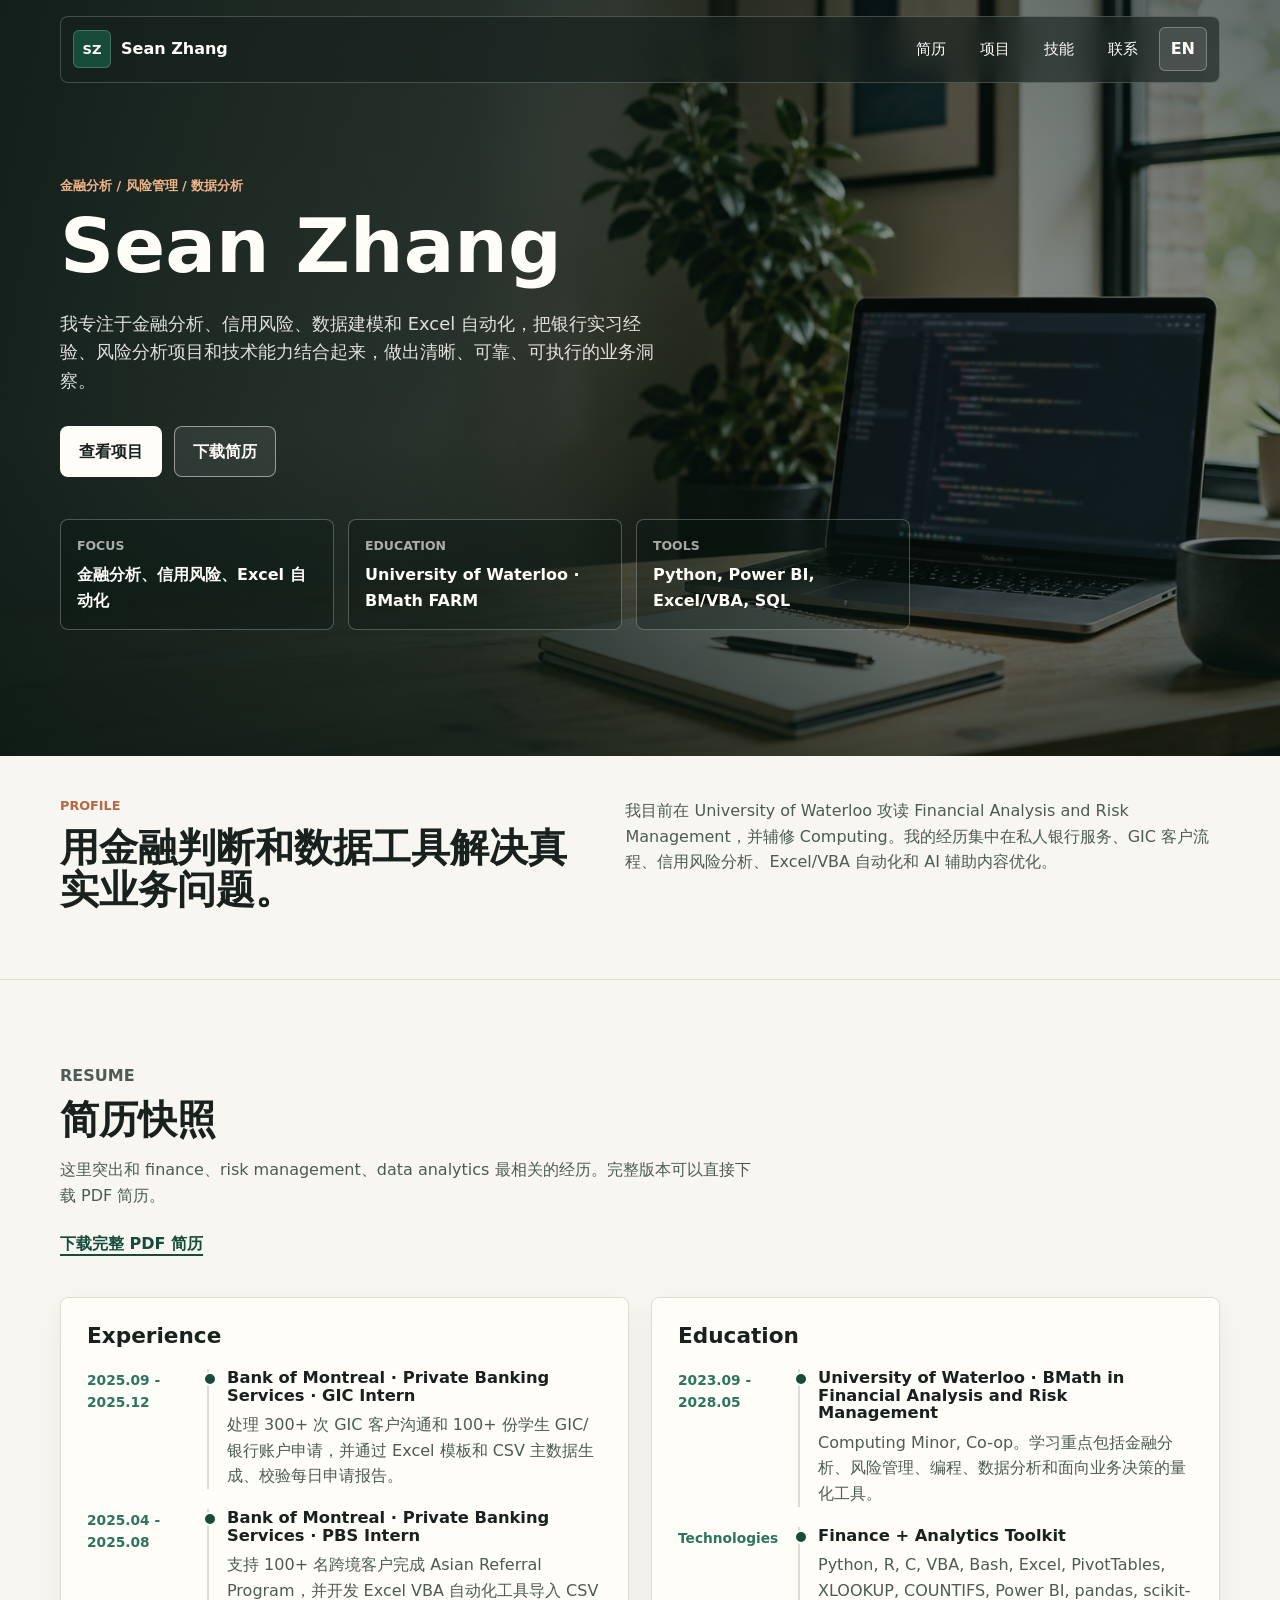
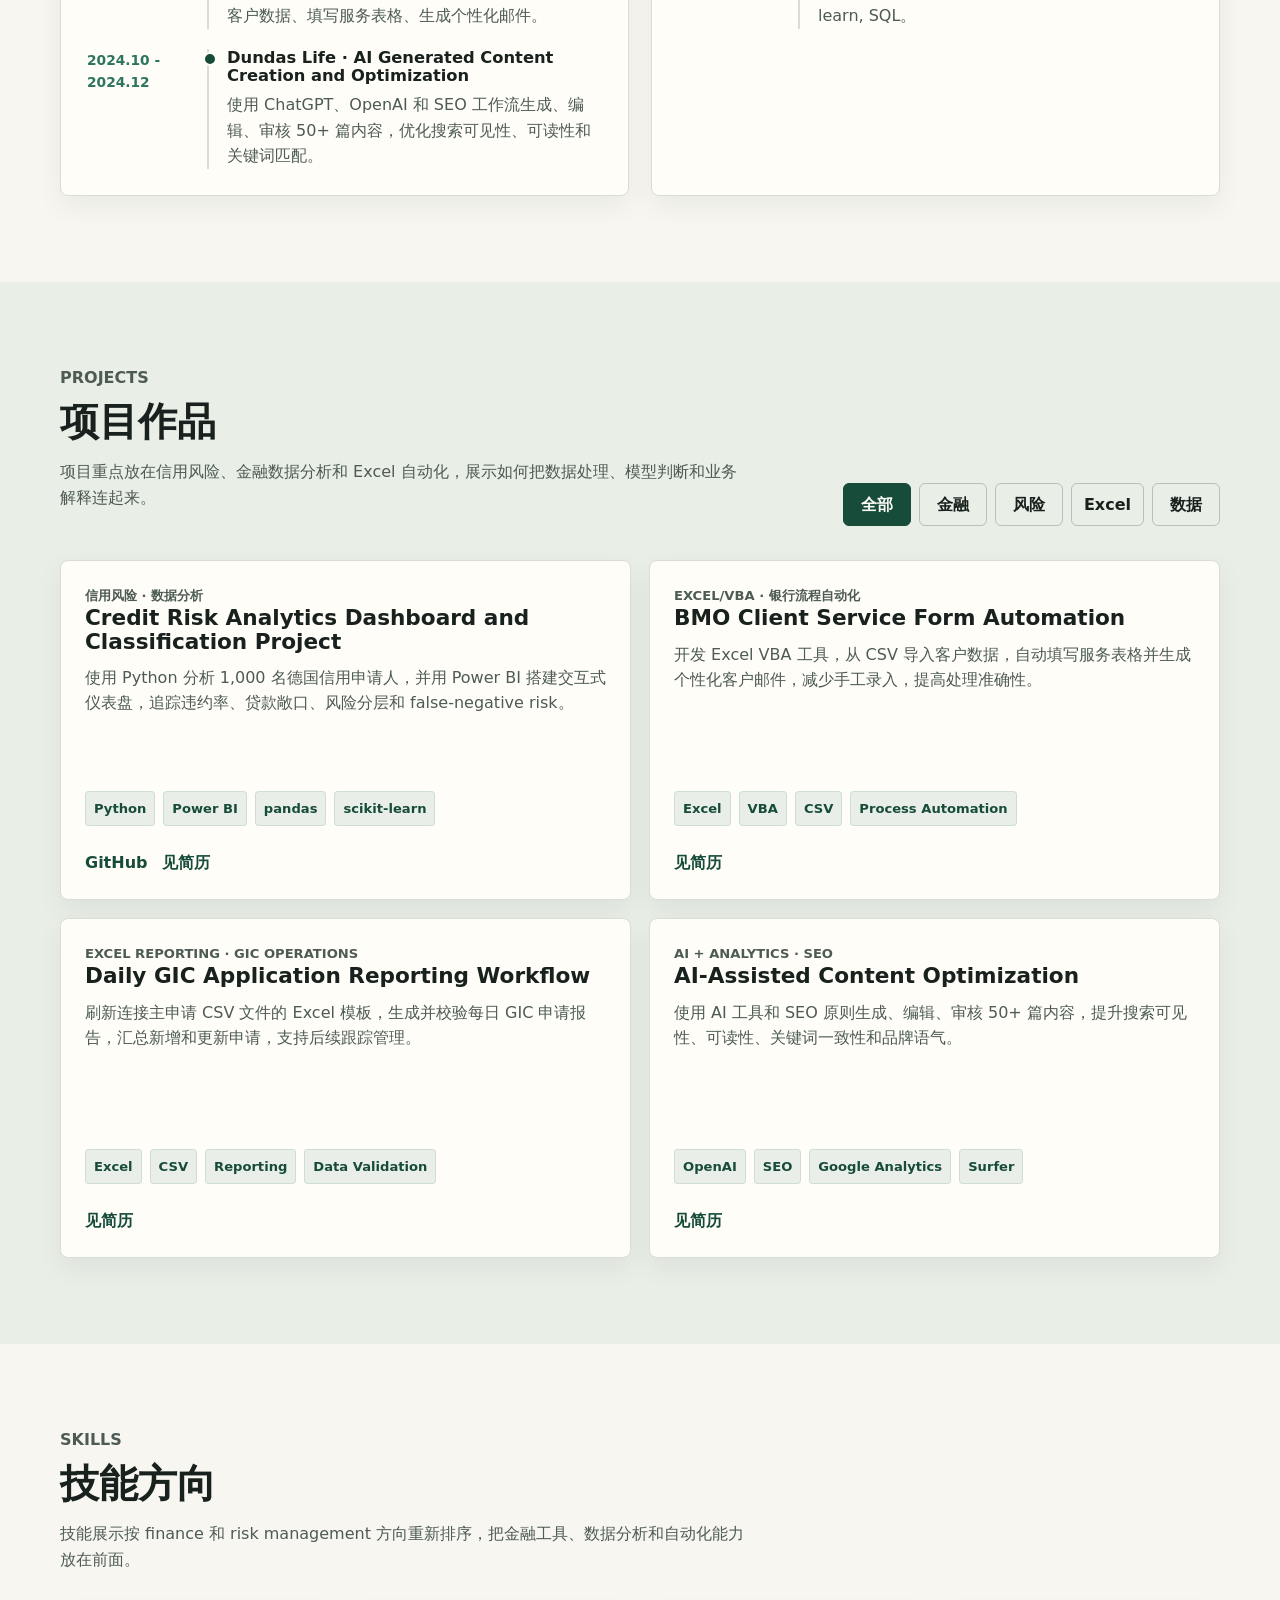
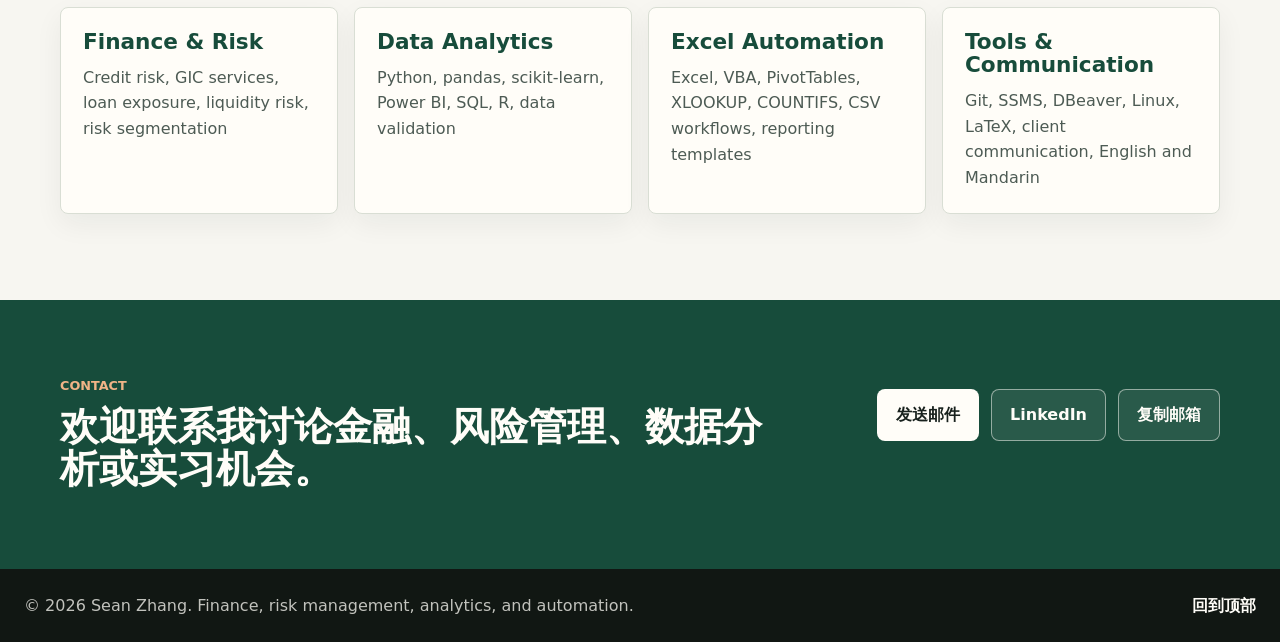
==== index.html @ a0c30c24 "Deploy portfolio website" ====
<!DOCTYPE html>
<html lang="zh-CN">
  <head>
    <meta charset="UTF-8" />
    <meta name="viewport" content="width=device-width, initial-scale=1.0" />
    <meta
      name="description"
      content="Sean Zhang 的个人网站，展示金融分析、风险管理、数据分析、Excel 自动化项目和简历。"
    />
    <title>Sean Zhang | Finance & Risk Management</title>
    <link rel="preload" href="assets/portfolio-workspace.png" as="image" />
    <link rel="stylesheet" href="styles.css" />
  </head>
  <body>
    <a class="skip-link" href="#main" data-i18n="skipLink">跳到主要内容</a>

    <header class="site-header" data-header>
      <a class="brand" href="#top" aria-label="Sean Zhang 首页" data-i18n-aria-label="brandAria">
        <span class="brand-mark">SZ</span>
        <span>Sean Zhang</span>
      </a>

      <div class="header-actions">
        <nav class="site-nav" id="site-nav" aria-label="主导航" data-i18n-aria-label="mainNavAria">
          <a href="#resume" data-i18n="navResume">简历</a>
          <a href="#projects" data-i18n="navProjects">项目</a>
          <a href="#skills" data-i18n="navSkills">技能</a>
          <a href="#contact" data-i18n="navContact">联系</a>
        </nav>

        <button
          class="language-toggle"
          type="button"
          data-lang-toggle
          aria-label="Switch to English"
          data-i18n-aria-label="languageToggleAria"
        >
          <span data-i18n="languageToggle">EN</span>
        </button>

        <button class="menu-toggle" type="button" aria-expanded="false" aria-controls="site-nav">
          <span class="menu-toggle__bar"></span>
          <span class="menu-toggle__bar"></span>
          <span class="menu-toggle__bar"></span>
          <span class="sr-only" data-i18n="menuToggle">打开导航</span>
        </button>
      </div>
    </header>

    <main id="main">
      <section class="hero" id="top" aria-label="个人介绍" data-i18n-aria-label="heroAria">
        <div class="hero__media" aria-hidden="true"></div>
        <div class="hero__overlay" aria-hidden="true"></div>

        <div class="hero__content">
          <p class="eyebrow" data-i18n="heroEyebrow">金融分析 / 风险管理 / 数据分析</p>
          <h1>Sean Zhang</h1>
          <p class="hero__summary" data-i18n="heroSummary">
            我专注于金融分析、信用风险、数据建模和 Excel 自动化，把银行实习经验、风险分析项目和技术能力结合起来，做出清晰、可靠、可执行的业务洞察。
          </p>

          <div class="hero__actions" aria-label="主要操作" data-i18n-aria-label="heroActionsAria">
            <a class="button button--primary" href="#projects" data-i18n="heroProjectsButton">查看项目</a>
            <a class="button button--secondary" href="assets/sean-zhang-resume.pdf" data-i18n="heroResumeButton">下载简历</a>
          </div>

          <dl class="hero__facts" aria-label="个人概览" data-i18n-aria-label="heroFactsAria">
            <div>
              <dt data-i18n="factFocusLabel">Focus</dt>
              <dd data-i18n="factFocusValue">金融分析、信用风险、Excel 自动化</dd>
            </div>
            <div>
              <dt data-i18n="factEducationLabel">Education</dt>
              <dd data-i18n="factEducationValue">University of Waterloo · BMath FARM</dd>
            </div>
            <div>
              <dt data-i18n="factToolsLabel">Tools</dt>
              <dd data-i18n="factToolsValue">Python, Power BI, Excel/VBA, SQL</dd>
            </div>
          </dl>
        </div>
      </section>

      <section class="section section--intro" aria-label="简介" data-i18n-aria-label="introAria">
        <div class="section__inner intro-grid">
          <div>
            <p class="eyebrow" data-i18n="profileEyebrow">Profile</p>
            <h2 data-i18n="profileTitle">用金融判断和数据工具解决真实业务问题。</h2>
          </div>
          <p data-i18n="profileBody">
            我目前在 University of Waterloo 攻读 Financial Analysis and Risk Management，并辅修 Computing。我的经历集中在私人银行服务、GIC 客户流程、信用风险分析、Excel/VBA 自动化和 AI 辅助内容优化。
          </p>
        </div>
      </section>

      <section class="section" id="resume">
        <div class="section__inner">
          <div class="section-heading">
            <p class="eyebrow" data-i18n="resumeEyebrow">Resume</p>
            <h2 data-i18n="resumeTitle">简历快照</h2>
            <p data-i18n="resumeBody">
              这里突出和 finance、risk management、data analytics 最相关的经历。完整版本可以直接下载 PDF 简历。
            </p>
            <a class="inline-link" href="assets/sean-zhang-resume.pdf" data-i18n="resumeDownload">下载完整 PDF 简历</a>
          </div>

          <div class="resume-layout">
            <article class="timeline-block">
              <h3 data-i18n="experienceTitle">Experience</h3>
              <ol class="timeline">
                <li>
                  <div class="timeline__date" data-i18n="bmoGicDate">2025.09 - 2025.12</div>
                  <div class="timeline__body">
                    <h4 data-i18n="bmoGicTitle">Bank of Montreal · Private Banking Services · GIC Intern</h4>
                    <p data-i18n="bmoGicBody">
                      处理 300+ 次 GIC 客户沟通和 100+ 份学生 GIC/银行账户申请，并通过 Excel 模板和 CSV 主数据生成、校验每日申请报告。
                    </p>
                  </div>
                </li>
                <li>
                  <div class="timeline__date" data-i18n="bmoPbsDate">2025.04 - 2025.08</div>
                  <div class="timeline__body">
                    <h4 data-i18n="bmoPbsTitle">Bank of Montreal · Private Banking Services · PBS Intern</h4>
                    <p data-i18n="bmoPbsBody">
                      支持 100+ 名跨境客户完成 Asian Referral Program，并开发 Excel VBA 自动化工具导入 CSV 客户数据、填写服务表格、生成个性化邮件。
                    </p>
                  </div>
                </li>
                <li>
                  <div class="timeline__date" data-i18n="dundasDate">2024.10 - 2024.12</div>
                  <div class="timeline__body">
                    <h4 data-i18n="dundasTitle">Dundas Life · AI Generated Content Creation and Optimization</h4>
                    <p data-i18n="dundasBody">
                      使用 ChatGPT、OpenAI 和 SEO 工作流生成、编辑、审核 50+ 篇内容，优化搜索可见性、可读性和关键词匹配。
                    </p>
                  </div>
                </li>
              </ol>
            </article>

            <article class="timeline-block">
              <h3 data-i18n="educationTitle">Education</h3>
              <ol class="timeline">
                <li>
                  <div class="timeline__date" data-i18n="waterlooDate">2023.09 - 2028.05</div>
                  <div class="timeline__body">
                    <h4 data-i18n="waterlooTitle">University of Waterloo · BMath in Financial Analysis and Risk Management</h4>
                    <p data-i18n="waterlooBody">
                      Computing Minor, Co-op。学习重点包括金融分析、风险管理、编程、数据分析和面向业务决策的量化工具。
                    </p>
                  </div>
                </li>
                <li>
                  <div class="timeline__date" data-i18n="techDate">Technologies</div>
                  <div class="timeline__body">
                    <h4 data-i18n="techTitle">Finance + Analytics Toolkit</h4>
                    <p data-i18n="techBody">
                      Python, R, C, VBA, Bash, Excel, PivotTables, XLOOKUP, COUNTIFS, Power BI, pandas, scikit-learn, SQL。
                    </p>
                  </div>
                </li>
              </ol>
            </article>
          </div>
        </div>
      </section>

      <section class="section section--muted" id="projects">
        <div class="section__inner">
          <div class="section-heading section-heading--split">
            <div>
              <p class="eyebrow" data-i18n="projectsEyebrow">Projects</p>
              <h2 data-i18n="projectsTitle">项目作品</h2>
              <p data-i18n="projectsBody">
                项目重点放在信用风险、金融数据分析和 Excel 自动化，展示如何把数据处理、模型判断和业务解释连起来。
              </p>
            </div>

            <div class="project-filters" aria-label="项目筛选" data-i18n-aria-label="projectFiltersAria">
              <button class="filter-button is-active" type="button" data-filter="all" aria-pressed="true" data-i18n="filterAll">
                全部
              </button>
              <button class="filter-button" type="button" data-filter="finance" aria-pressed="false" data-i18n="filterFinance">
                金融
              </button>
              <button class="filter-button" type="button" data-filter="risk" aria-pressed="false" data-i18n="filterRisk">
                风险
              </button>
              <button class="filter-button" type="button" data-filter="excel" aria-pressed="false" data-i18n="filterExcel">
                Excel
              </button>
              <button class="filter-button" type="button" data-filter="data" aria-pressed="false" data-i18n="filterData">
                数据
              </button>
            </div>
          </div>

          <div class="project-grid">
            <article class="project-card" data-category="finance risk data">
              <div class="project-card__top">
                <p class="project-card__type" data-i18n="creditProjectType">信用风险 · 数据分析</p>
                <h3 data-i18n="creditProjectTitle">Credit Risk Analytics Dashboard and Classification Project</h3>
              </div>
              <p data-i18n="creditProjectBody">
                使用 Python 分析 1,000 名德国信用申请人，并用 Power BI 搭建交互式仪表盘，追踪违约率、贷款敞口、风险分层和 false-negative risk。
              </p>
              <ul class="tag-list" aria-label="技术栈" data-i18n-aria-label="techStackAria">
                <li>Python</li>
                <li>Power BI</li>
                <li>pandas</li>
                <li>scikit-learn</li>
              </ul>
              <div class="project-card__links">
                <a
                  href="https://github.com/ggttppyq/credit-risk-analytics-dashboard"
                  target="_blank"
                  rel="noopener noreferrer"
                  data-i18n="projectGithubLink"
                >
                  GitHub
                </a>
                <a href="assets/sean-zhang-resume.pdf" data-i18n="projectResumeLink">见简历</a>
              </div>
            </article>

            <article class="project-card" data-category="finance excel data">
              <div class="project-card__top">
                <p class="project-card__type" data-i18n="excelProjectType">Excel/VBA · 银行流程自动化</p>
                <h3 data-i18n="excelProjectTitle">BMO Client Service Form Automation</h3>
              </div>
              <p data-i18n="excelProjectBody">
                开发 Excel VBA 工具，从 CSV 导入客户数据，自动填写服务表格并生成个性化客户邮件，减少手工录入，提高处理准确性。
              </p>
              <ul class="tag-list" aria-label="技术栈" data-i18n-aria-label="techStackAria">
                <li>Excel</li>
                <li>VBA</li>
                <li>CSV</li>
                <li>Process Automation</li>
              </ul>
              <div class="project-card__links">
                <a href="assets/sean-zhang-resume.pdf" data-i18n="projectResumeLink">见简历</a>
              </div>
            </article>

            <article class="project-card" data-category="finance excel data">
              <div class="project-card__top">
                <p class="project-card__type" data-i18n="gicProjectType">Excel Reporting · GIC Operations</p>
                <h3 data-i18n="gicProjectTitle">Daily GIC Application Reporting Workflow</h3>
              </div>
              <p data-i18n="gicProjectBody">
                刷新连接主申请 CSV 文件的 Excel 模板，生成并校验每日 GIC 申请报告，汇总新增和更新申请，支持后续跟踪管理。
              </p>
              <ul class="tag-list" aria-label="技术栈" data-i18n-aria-label="techStackAria">
                <li>Excel</li>
                <li>CSV</li>
                <li>Reporting</li>
                <li>Data Validation</li>
              </ul>
              <div class="project-card__links">
                <a href="assets/sean-zhang-resume.pdf" data-i18n="projectResumeLink">见简历</a>
              </div>
            </article>

            <article class="project-card" data-category="data">
              <div class="project-card__top">
                <p class="project-card__type" data-i18n="seoProjectType">AI + Analytics · SEO</p>
                <h3 data-i18n="seoProjectTitle">AI-Assisted Content Optimization</h3>
              </div>
              <p data-i18n="seoProjectBody">
                使用 AI 工具和 SEO 原则生成、编辑、审核 50+ 篇内容，提升搜索可见性、可读性、关键词一致性和品牌语气。
              </p>
              <ul class="tag-list" aria-label="技术栈" data-i18n-aria-label="techStackAria">
                <li>OpenAI</li>
                <li>SEO</li>
                <li>Google Analytics</li>
                <li>Surfer</li>
              </ul>
              <div class="project-card__links">
                <a href="assets/sean-zhang-resume.pdf" data-i18n="projectResumeLink">见简历</a>
              </div>
            </article>
          </div>
        </div>
      </section>

      <section class="section" id="skills">
        <div class="section__inner">
          <div class="section-heading">
            <p class="eyebrow" data-i18n="skillsEyebrow">Skills</p>
            <h2 data-i18n="skillsTitle">技能方向</h2>
            <p data-i18n="skillsBody">
              技能展示按 finance 和 risk management 方向重新排序，把金融工具、数据分析和自动化能力放在前面。
            </p>
          </div>

          <div class="skills-grid">
            <article class="skill-block">
              <h3 data-i18n="skillFinanceTitle">Finance & Risk</h3>
              <p data-i18n="skillFinanceBody">Credit risk, GIC services, loan exposure, liquidity risk, risk segmentation</p>
            </article>
            <article class="skill-block">
              <h3 data-i18n="skillAnalyticsTitle">Data Analytics</h3>
              <p data-i18n="skillAnalyticsBody">Python, pandas, scikit-learn, Power BI, SQL, R, data validation</p>
            </article>
            <article class="skill-block">
              <h3 data-i18n="skillExcelTitle">Excel Automation</h3>
              <p data-i18n="skillExcelBody">Excel, VBA, PivotTables, XLOOKUP, COUNTIFS, CSV workflows, reporting templates</p>
            </article>
            <article class="skill-block">
              <h3 data-i18n="skillToolsTitle">Tools & Communication</h3>
              <p data-i18n="skillToolsBody">Git, SSMS, DBeaver, Linux, LaTeX, client communication, English and Mandarin</p>
            </article>
          </div>
        </div>
      </section>

      <section class="contact-section" id="contact">
        <div class="section__inner contact-layout">
          <div>
            <p class="eyebrow" data-i18n="contactEyebrow">Contact</p>
            <h2 data-i18n="contactTitle">欢迎联系我讨论金融、风险管理、数据分析或实习机会。</h2>
          </div>
          <div class="contact-actions">
            <a class="button button--primary" href="mailto:s244zhan@uwaterloo.ca" data-i18n="contactEmailButton">发送邮件</a>
            <a class="button button--secondary" href="https://linkedin.com/in/seanzhang1022" data-i18n="contactLinkedinButton">LinkedIn</a>
            <button class="button button--secondary" type="button" data-copy-email data-email="s244zhan@uwaterloo.ca" data-i18n="contactCopyButton">
              复制邮箱
            </button>
            <p class="copy-status" data-copy-status aria-live="polite"></p>
          </div>
        </div>
      </section>
    </main>

    <footer class="site-footer">
      <p data-i18n="footerText">© 2026 Sean Zhang. Finance, risk management, analytics, and automation.</p>
      <a href="#top" data-i18n="footerTop">回到顶部</a>
    </footer>

    <script src="script.js" defer></script>
  </body>
</html>
---- styles.css ----
:root {
  --ink: #18211d;
  --ink-soft: #4d5b54;
  --paper: #f7f6f1;
  --paper-strong: #fffdf8;
  --green: #174c3b;
  --green-2: #2e7560;
  --blue: #385c8f;
  --copper: #b46845;
  --line: #d9ded4;
  --shadow: 0 18px 45px rgba(24, 33, 29, 0.14);
  --max-width: 1160px;
}

* {
  box-sizing: border-box;
}

html {
  scroll-behavior: smooth;
}

body {
  margin: 0;
  background: var(--paper);
  color: var(--ink);
  font-family: Inter, ui-sans-serif, system-ui, -apple-system, BlinkMacSystemFont, "Segoe UI", sans-serif;
  line-height: 1.6;
  letter-spacing: 0;
}

body.nav-open {
  overflow: hidden;
}

img {
  max-width: 100%;
}

a {
  color: inherit;
  text-decoration: none;
}

button,
a {
  -webkit-tap-highlight-color: transparent;
}

button {
  font: inherit;
}

.sr-only {
  position: absolute;
  width: 1px;
  height: 1px;
  padding: 0;
  margin: -1px;
  overflow: hidden;
  clip: rect(0, 0, 0, 0);
  white-space: nowrap;
  border: 0;
}

.skip-link {
  position: fixed;
  top: 12px;
  left: 12px;
  z-index: 100;
  padding: 10px 14px;
  background: var(--paper-strong);
  color: var(--ink);
  border: 1px solid var(--ink);
  border-radius: 6px;
  transform: translateY(-160%);
  transition: transform 180ms ease;
}

.skip-link:focus {
  transform: translateY(0);
}

.site-header {
  position: fixed;
  top: 0;
  left: 0;
  right: 0;
  z-index: 20;
  display: flex;
  align-items: center;
  justify-content: space-between;
  gap: 20px;
  width: min(calc(100% - 32px), var(--max-width));
  margin: 16px auto 0;
  padding: 10px 12px;
  color: var(--paper-strong);
  background: rgba(24, 33, 29, 0.62);
  border: 1px solid rgba(255, 253, 248, 0.2);
  border-radius: 8px;
  backdrop-filter: blur(14px);
  transition: background 180ms ease, border-color 180ms ease, box-shadow 180ms ease;
}

.site-header.is-scrolled {
  background: rgba(255, 253, 248, 0.94);
  border-color: rgba(24, 33, 29, 0.12);
  color: var(--ink);
  box-shadow: 0 12px 34px rgba(24, 33, 29, 0.12);
}

.brand {
  display: inline-flex;
  align-items: center;
  gap: 10px;
  min-height: 42px;
  font-weight: 750;
}

.brand-mark {
  display: grid;
  place-items: center;
  width: 38px;
  height: 38px;
  background: var(--green);
  color: var(--paper-strong);
  border: 1px solid rgba(255, 255, 255, 0.2);
  border-radius: 6px;
  font-size: 0.82rem;
}

.header-actions {
  display: flex;
  align-items: center;
  gap: 8px;
}

.site-nav {
  display: flex;
  align-items: center;
  gap: 8px;
}

.site-nav a {
  min-height: 40px;
  padding: 10px 13px;
  border-radius: 6px;
  font-size: 0.96rem;
}

.site-nav a:hover,
.site-nav a:focus-visible {
  background: rgba(255, 255, 255, 0.16);
  outline: none;
}

.site-header.is-scrolled .site-nav a:hover,
.site-header.is-scrolled .site-nav a:focus-visible {
  background: rgba(23, 76, 59, 0.08);
}

.language-toggle {
  display: inline-flex;
  align-items: center;
  justify-content: center;
  min-width: 48px;
  min-height: 40px;
  padding: 8px 11px;
  color: currentColor;
  background: rgba(255, 255, 255, 0.1);
  border: 1px solid rgba(255, 255, 255, 0.28);
  border-radius: 6px;
  cursor: pointer;
  font-weight: 820;
}

.language-toggle:hover,
.language-toggle:focus-visible {
  background: rgba(255, 255, 255, 0.18);
  outline: none;
}

.site-header.is-scrolled .language-toggle {
  background: rgba(23, 76, 59, 0.07);
  border-color: rgba(24, 33, 29, 0.16);
}

.site-header.is-scrolled .language-toggle:hover,
.site-header.is-scrolled .language-toggle:focus-visible {
  background: rgba(23, 76, 59, 0.12);
}

.menu-toggle {
  display: none;
  width: 42px;
  height: 42px;
  padding: 0;
  background: transparent;
  border: 1px solid currentColor;
  border-radius: 6px;
  color: inherit;
}

.menu-toggle__bar {
  display: block;
  width: 18px;
  height: 2px;
  margin: 4px auto;
  background: currentColor;
  border-radius: 2px;
}

.hero {
  position: relative;
  display: grid;
  align-items: center;
  min-height: 84svh;
  padding: 116px 24px 64px;
  overflow: hidden;
  color: var(--paper-strong);
  background: #1c211e;
}

.hero__media,
.hero__overlay {
  position: absolute;
  inset: 0;
}

.hero__media {
  background-image: url("assets/portfolio-workspace.png");
  background-size: cover;
  background-position: center;
  transform: scale(1.01);
}

.hero__overlay {
  background:
    linear-gradient(90deg, rgba(10, 24, 19, 0.92) 0%, rgba(10, 24, 19, 0.76) 37%, rgba(10, 24, 19, 0.22) 72%, rgba(10, 24, 19, 0.42) 100%),
    linear-gradient(180deg, rgba(10, 24, 19, 0.36) 0%, rgba(10, 24, 19, 0.12) 58%, rgba(10, 24, 19, 0.64) 100%);
}

.hero__content {
  position: relative;
  z-index: 1;
  width: min(100%, var(--max-width));
  margin: 0 auto;
}

.eyebrow {
  margin: 0 0 12px;
  color: var(--copper);
  font-size: 0.8rem;
  font-weight: 800;
  line-height: 1.3;
  text-transform: uppercase;
}

.hero .eyebrow {
  color: #f0b487;
}

h1,
h2,
h3,
h4,
p {
  margin-top: 0;
}

h1,
h2,
h3,
h4 {
  line-height: 1.08;
}

h1 {
  max-width: 670px;
  margin-bottom: 22px;
  font-size: 4.7rem;
  font-weight: 850;
}

h2 {
  margin-bottom: 16px;
  font-size: 2.45rem;
  font-weight: 820;
}

h3 {
  margin-bottom: 12px;
  font-size: 1.35rem;
}

h4 {
  margin-bottom: 8px;
  font-size: 1.02rem;
}

.hero__summary {
  max-width: 610px;
  margin-bottom: 30px;
  color: rgba(255, 253, 248, 0.86);
  font-size: 1.12rem;
}

.hero__actions,
.contact-actions {
  display: flex;
  flex-wrap: wrap;
  align-items: center;
  gap: 12px;
}

.button {
  display: inline-flex;
  align-items: center;
  justify-content: center;
  min-height: 46px;
  padding: 12px 18px;
  border: 1px solid transparent;
  border-radius: 8px;
  cursor: pointer;
  font-weight: 760;
  transition: transform 160ms ease, border-color 160ms ease, background 160ms ease;
}

.button:hover,
.button:focus-visible {
  transform: translateY(-1px);
  outline: none;
}

.button--primary {
  background: var(--paper-strong);
  color: var(--ink);
}

.button--primary:hover,
.button--primary:focus-visible {
  background: #ece9df;
}

.button--secondary {
  background: rgba(255, 253, 248, 0.08);
  color: currentColor;
  border-color: rgba(255, 253, 248, 0.5);
}

.button--secondary:hover,
.button--secondary:focus-visible {
  background: rgba(255, 253, 248, 0.15);
}

.hero__facts {
  display: grid;
  grid-template-columns: repeat(3, minmax(0, 1fr));
  gap: 14px;
  max-width: 850px;
  margin: 42px 0 0;
}

.hero__facts div {
  min-height: 92px;
  padding: 16px;
  border: 1px solid rgba(255, 253, 248, 0.26);
  border-radius: 8px;
  background: rgba(10, 24, 19, 0.36);
}

.hero__facts dt {
  margin-bottom: 6px;
  color: rgba(255, 253, 248, 0.64);
  font-size: 0.78rem;
  font-weight: 800;
  text-transform: uppercase;
}

.hero__facts dd {
  margin: 0;
  color: var(--paper-strong);
  font-weight: 720;
}

.section {
  padding: 86px 24px;
  background: var(--paper);
}

.section--muted {
  background: #e9eee7;
}

.section--intro {
  padding-top: 42px;
  padding-bottom: 52px;
  border-bottom: 1px solid var(--line);
}

.section__inner {
  width: min(100%, var(--max-width));
  margin: 0 auto;
}

.intro-grid {
  display: grid;
  grid-template-columns: minmax(0, 0.86fr) minmax(260px, 1fr);
  gap: 54px;
  align-items: start;
}

.intro-grid p:last-child,
.section-heading p {
  color: var(--ink-soft);
  font-size: 1rem;
}

.section-heading {
  max-width: 700px;
  margin-bottom: 34px;
}

.inline-link {
  display: inline-flex;
  align-items: center;
  min-height: 38px;
  color: var(--green);
  font-weight: 820;
  text-decoration: underline;
  text-decoration-thickness: 2px;
  text-underline-offset: 5px;
}

.inline-link:hover,
.inline-link:focus-visible {
  color: var(--copper);
  outline: none;
}

.section-heading--split {
  display: flex;
  max-width: none;
  align-items: end;
  justify-content: space-between;
  gap: 24px;
}

.section-heading--split > div:first-child {
  max-width: 680px;
}

.resume-layout {
  display: grid;
  grid-template-columns: repeat(2, minmax(0, 1fr));
  gap: 22px;
}

.timeline-block,
.project-card,
.skill-block {
  background: var(--paper-strong);
  border: 1px solid var(--line);
  border-radius: 8px;
  box-shadow: 0 10px 28px rgba(24, 33, 29, 0.06);
}

.timeline-block {
  padding: 26px;
}

.timeline-block h3 {
  margin-bottom: 22px;
}

.timeline {
  display: grid;
  gap: 20px;
  margin: 0;
  padding: 0;
  list-style: none;
}

.timeline li {
  display: grid;
  grid-template-columns: 104px minmax(0, 1fr);
  gap: 16px;
}

.timeline__date {
  color: var(--green-2);
  font-size: 0.86rem;
  font-weight: 820;
}

.timeline__body {
  position: relative;
  padding-left: 18px;
  border-left: 2px solid var(--line);
}

.timeline__body::before {
  position: absolute;
  top: 3px;
  left: -6px;
  width: 10px;
  height: 10px;
  content: "";
  background: var(--green);
  border: 2px solid var(--paper-strong);
  border-radius: 50%;
}

.timeline__body p,
.project-card p,
.skill-block p {
  margin-bottom: 0;
  color: var(--ink-soft);
}

.project-filters {
  display: flex;
  flex-wrap: wrap;
  gap: 8px;
  justify-content: flex-end;
}

.filter-button {
  min-width: 68px;
  min-height: 40px;
  padding: 8px 12px;
  color: var(--ink);
  background: transparent;
  border: 1px solid rgba(24, 33, 29, 0.22);
  border-radius: 6px;
  cursor: pointer;
  font-weight: 720;
}

.filter-button:hover,
.filter-button:focus-visible,
.filter-button.is-active {
  background: var(--green);
  color: var(--paper-strong);
  border-color: var(--green);
  outline: none;
}

.project-grid {
  display: grid;
  grid-template-columns: repeat(2, minmax(0, 1fr));
  gap: 18px;
}

.project-card {
  display: grid;
  grid-template-rows: auto 1fr auto auto;
  min-height: 340px;
  padding: 24px;
}

.project-card.is-hidden {
  display: none;
}

.project-card__type {
  margin-bottom: 8px;
  color: var(--blue);
  font-size: 0.82rem;
  font-weight: 820;
  text-transform: uppercase;
}

.tag-list {
  display: flex;
  flex-wrap: wrap;
  gap: 8px;
  margin: 22px 0 20px;
  padding: 0;
  list-style: none;
}

.tag-list li {
  padding: 6px 8px;
  color: var(--green);
  background: rgba(46, 117, 96, 0.1);
  border: 1px solid rgba(46, 117, 96, 0.14);
  border-radius: 4px;
  font-size: 0.82rem;
  font-weight: 720;
}

.project-card__links {
  display: flex;
  gap: 14px;
  align-items: center;
  padding-top: 4px;
}

.project-card__links a {
  color: var(--green);
  font-weight: 820;
}

.project-card__links a:hover,
.project-card__links a:focus-visible {
  color: var(--copper);
  outline: none;
}

.skills-grid {
  display: grid;
  grid-template-columns: repeat(4, minmax(0, 1fr));
  gap: 16px;
}

.skill-block {
  min-height: 190px;
  padding: 22px;
}

.skill-block h3 {
  color: var(--green);
}

.contact-section {
  padding: 78px 24px;
  color: var(--paper-strong);
  background: var(--green);
}

.contact-layout {
  display: grid;
  grid-template-columns: minmax(0, 1fr) auto;
  gap: 36px;
  align-items: center;
}

.contact-layout h2 {
  max-width: 720px;
  margin-bottom: 0;
}

.contact-section .eyebrow {
  color: #f0b487;
}

.contact-actions {
  justify-content: flex-end;
  min-width: 300px;
}

.copy-status {
  flex-basis: 100%;
  min-height: 24px;
  margin: 2px 0 0;
  color: rgba(255, 253, 248, 0.76);
  text-align: right;
}

.site-footer {
  display: flex;
  justify-content: space-between;
  gap: 20px;
  padding: 24px;
  color: var(--paper-strong);
  background: #111713;
}

.site-footer p {
  margin: 0;
  color: rgba(255, 253, 248, 0.74);
}

.site-footer a {
  font-weight: 780;
}

@media (max-width: 980px) {
  h1 {
    font-size: 3.6rem;
  }

  h2 {
    font-size: 2.08rem;
  }

  .hero {
    min-height: 82svh;
  }

  .hero__facts,
  .resume-layout,
  .project-grid,
  .skills-grid,
  .contact-layout,
  .intro-grid {
    grid-template-columns: 1fr;
  }

  .project-grid,
  .skills-grid {
    gap: 14px;
  }

  .section-heading--split {
    display: block;
  }

  .project-filters {
    justify-content: flex-start;
    margin-top: 20px;
  }

  .contact-actions {
    justify-content: flex-start;
    min-width: 0;
  }

  .copy-status {
    text-align: left;
  }
}

@media (max-width: 720px) {
  .site-header {
    width: calc(100% - 24px);
    margin-top: 12px;
  }

  .menu-toggle {
    display: block;
  }

  .site-nav {
    position: absolute;
    top: calc(100% + 8px);
    left: 0;
    right: 0;
    display: none;
    flex-direction: column;
    align-items: stretch;
    padding: 8px;
    color: var(--ink);
    background: rgba(255, 253, 248, 0.97);
    border: 1px solid rgba(24, 33, 29, 0.12);
    border-radius: 8px;
    box-shadow: var(--shadow);
  }

  body.nav-open .site-nav {
    display: flex;
  }

  .site-nav a {
    min-height: 44px;
  }

  .language-toggle {
    min-width: 44px;
    min-height: 42px;
  }

  .hero {
    min-height: 80svh;
    padding: 104px 18px 42px;
  }

  .hero__media {
    background-position: 62% center;
  }

  .hero__overlay {
    background:
      linear-gradient(90deg, rgba(10, 24, 19, 0.92), rgba(10, 24, 19, 0.66)),
      linear-gradient(180deg, rgba(10, 24, 19, 0.18), rgba(10, 24, 19, 0.62));
  }

  h1 {
    font-size: 2.85rem;
  }

  h2 {
    font-size: 1.78rem;
  }

  .hero__summary {
    font-size: 1rem;
  }

  .hero__facts {
    margin-top: 30px;
    gap: 10px;
  }

  .hero__facts div {
    min-height: auto;
  }

  .section {
    padding: 66px 18px;
  }

  .section--intro {
    padding-top: 36px;
    padding-bottom: 42px;
  }

  .timeline-block,
  .project-card,
  .skill-block {
    padding: 20px;
  }

  .timeline li {
    grid-template-columns: 1fr;
    gap: 8px;
  }

  .project-card {
    min-height: 320px;
  }

  .contact-section {
    padding: 64px 18px;
  }

  .site-footer {
    display: block;
  }

  .site-footer a {
    display: inline-block;
    margin-top: 12px;
  }
}

@media (max-width: 420px) {
  .brand span:last-child {
    display: none;
  }

  .hero__actions,
  .contact-actions {
    align-items: stretch;
  }

  .button {
    width: 100%;
  }

  .filter-button {
    flex: 1 1 84px;
  }
}

@media (prefers-reduced-motion: reduce) {
  *,
  *::before,
  *::after {
    scroll-behavior: auto !important;
    transition: none !important;
  }
}
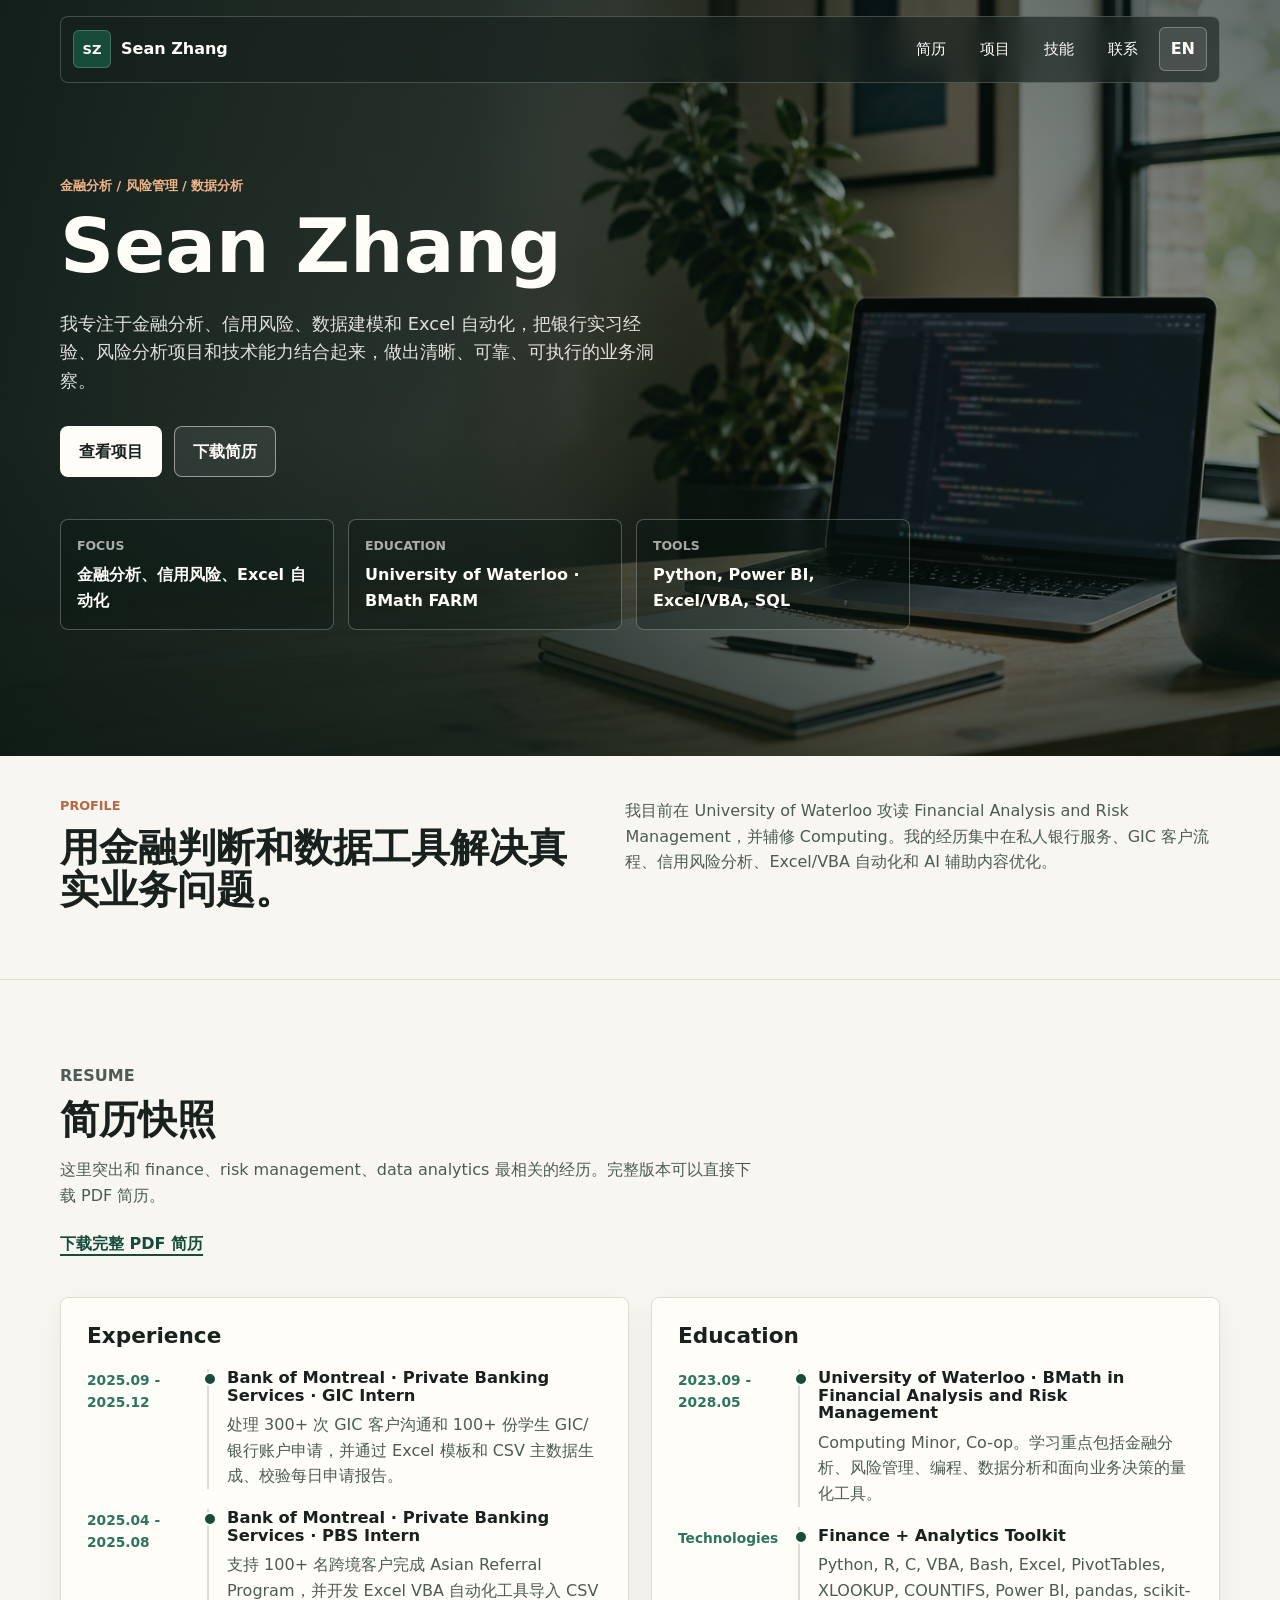
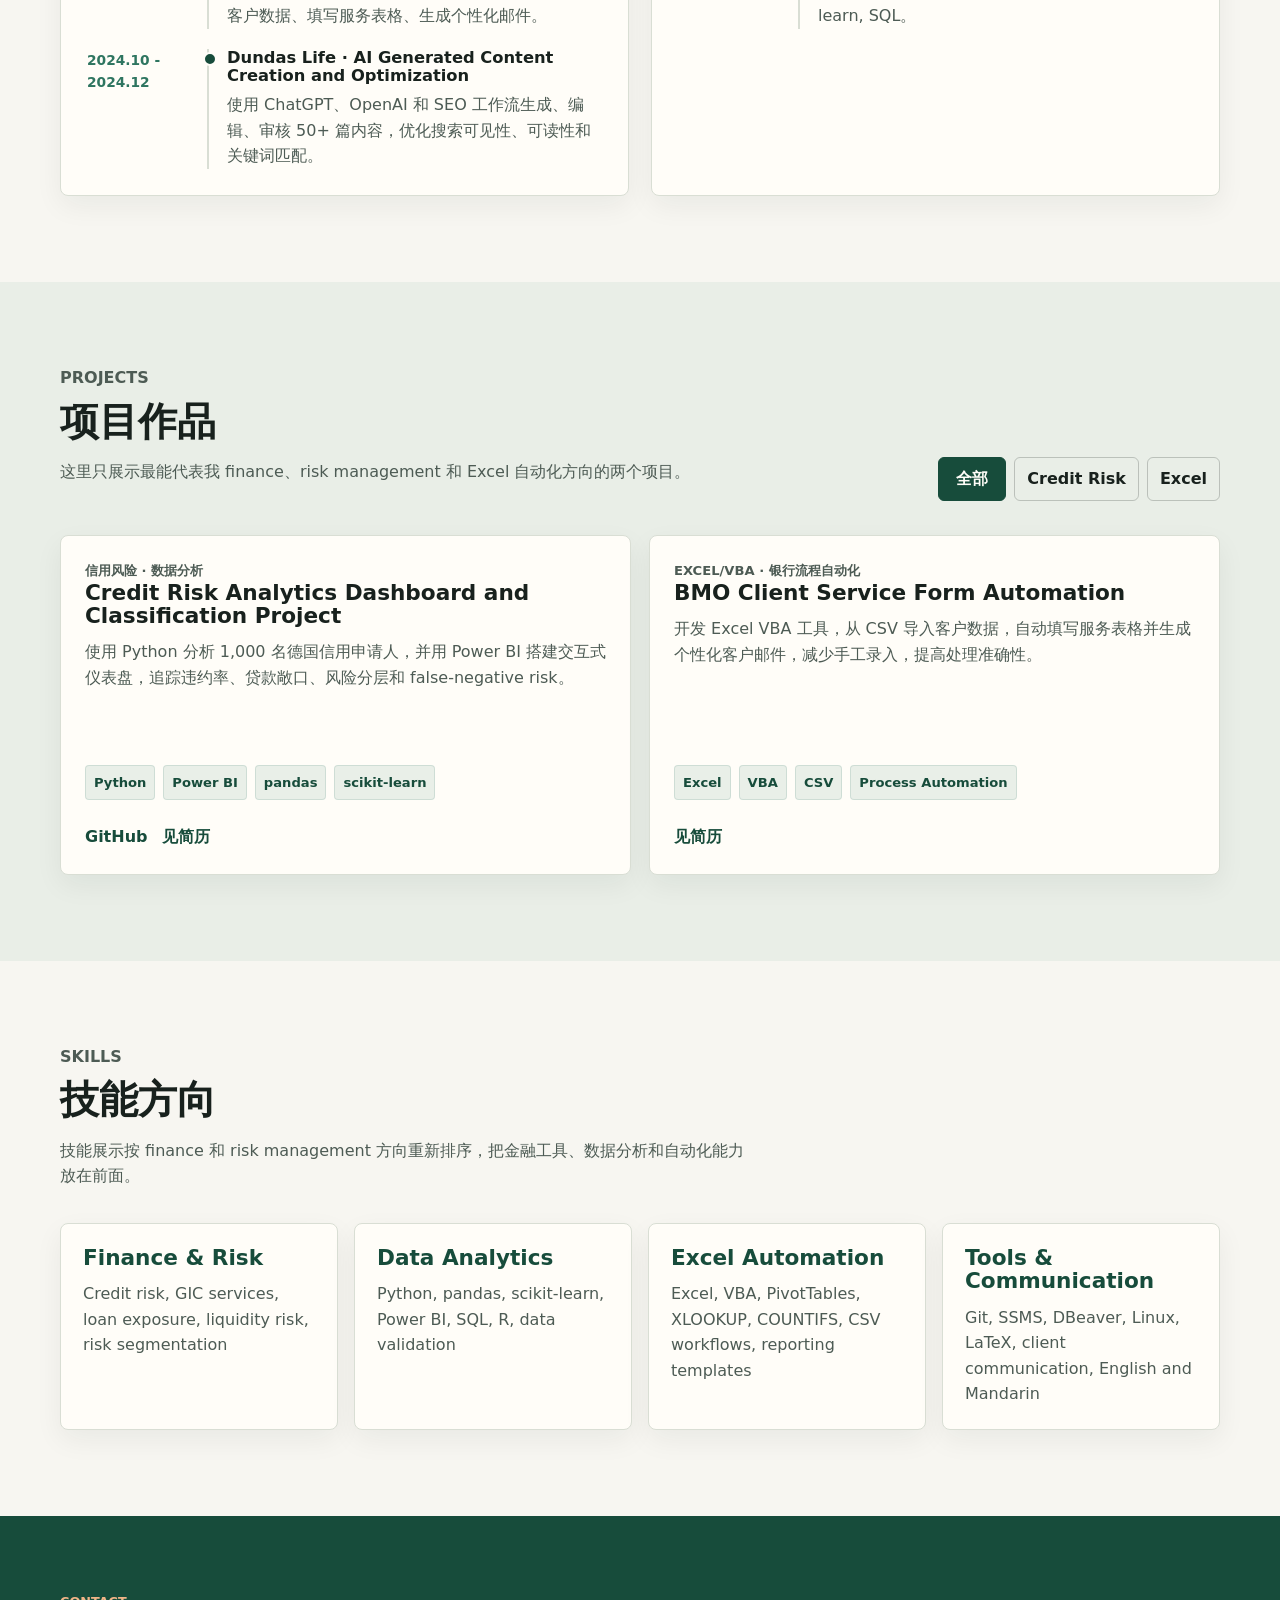
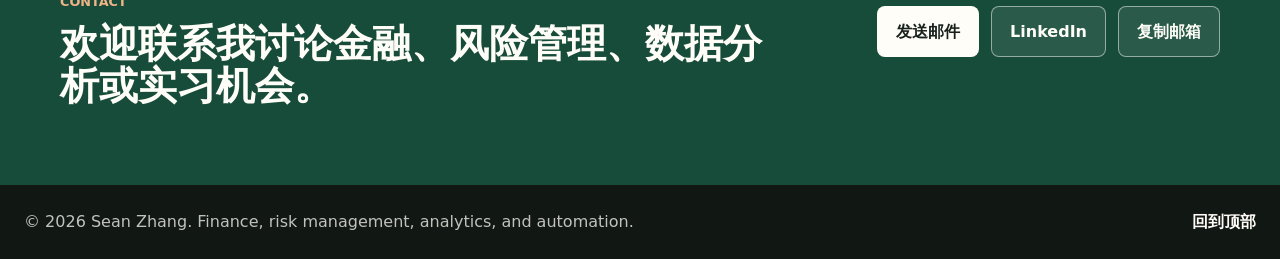
==== commit 906d8a8a: "Limit portfolio projects" ====
--- a/index.html
+++ b/index.html
@@ -172,7 +172,7 @@
               <p class="eyebrow" data-i18n="projectsEyebrow">Projects</p>
               <h2 data-i18n="projectsTitle">项目作品</h2>
               <p data-i18n="projectsBody">
-                项目重点放在信用风险、金融数据分析和 Excel 自动化，展示如何把数据处理、模型判断和业务解释连起来。
+                这里只展示最能代表我 finance、risk management 和 Excel 自动化方向的两个项目。
               </p>
             </div>
 
@@ -180,23 +180,17 @@
               <button class="filter-button is-active" type="button" data-filter="all" aria-pressed="true" data-i18n="filterAll">
                 全部
               </button>
-              <button class="filter-button" type="button" data-filter="finance" aria-pressed="false" data-i18n="filterFinance">
-                金融
-              </button>
               <button class="filter-button" type="button" data-filter="risk" aria-pressed="false" data-i18n="filterRisk">
-                风险
+                Credit Risk
               </button>
               <button class="filter-button" type="button" data-filter="excel" aria-pressed="false" data-i18n="filterExcel">
                 Excel
               </button>
-              <button class="filter-button" type="button" data-filter="data" aria-pressed="false" data-i18n="filterData">
-                数据
-              </button>
             </div>
           </div>
 
           <div class="project-grid">
-            <article class="project-card" data-category="finance risk data">
+            <article class="project-card" data-category="risk">
               <div class="project-card__top">
                 <p class="project-card__type" data-i18n="creditProjectType">信用风险 · 数据分析</p>
                 <h3 data-i18n="creditProjectTitle">Credit Risk Analytics Dashboard and Classification Project</h3>
@@ -223,7 +217,7 @@
               </div>
             </article>
 
-            <article class="project-card" data-category="finance excel data">
+            <article class="project-card" data-category="excel">
               <div class="project-card__top">
                 <p class="project-card__type" data-i18n="excelProjectType">Excel/VBA · 银行流程自动化</p>
                 <h3 data-i18n="excelProjectTitle">BMO Client Service Form Automation</h3>
@@ -242,43 +236,6 @@
               </div>
             </article>
 
-            <article class="project-card" data-category="finance excel data">
-              <div class="project-card__top">
-                <p class="project-card__type" data-i18n="gicProjectType">Excel Reporting · GIC Operations</p>
-                <h3 data-i18n="gicProjectTitle">Daily GIC Application Reporting Workflow</h3>
-              </div>
-              <p data-i18n="gicProjectBody">
-                刷新连接主申请 CSV 文件的 Excel 模板，生成并校验每日 GIC 申请报告，汇总新增和更新申请，支持后续跟踪管理。
-              </p>
-              <ul class="tag-list" aria-label="技术栈" data-i18n-aria-label="techStackAria">
-                <li>Excel</li>
-                <li>CSV</li>
-                <li>Reporting</li>
-                <li>Data Validation</li>
-              </ul>
-              <div class="project-card__links">
-                <a href="assets/sean-zhang-resume.pdf" data-i18n="projectResumeLink">见简历</a>
-              </div>
-            </article>
-
-            <article class="project-card" data-category="data">
-              <div class="project-card__top">
-                <p class="project-card__type" data-i18n="seoProjectType">AI + Analytics · SEO</p>
-                <h3 data-i18n="seoProjectTitle">AI-Assisted Content Optimization</h3>
-              </div>
-              <p data-i18n="seoProjectBody">
-                使用 AI 工具和 SEO 原则生成、编辑、审核 50+ 篇内容，提升搜索可见性、可读性、关键词一致性和品牌语气。
-              </p>
-              <ul class="tag-list" aria-label="技术栈" data-i18n-aria-label="techStackAria">
-                <li>OpenAI</li>
-                <li>SEO</li>
-                <li>Google Analytics</li>
-                <li>Surfer</li>
-              </ul>
-              <div class="project-card__links">
-                <a href="assets/sean-zhang-resume.pdf" data-i18n="projectResumeLink">见简历</a>
-              </div>
-            </article>
           </div>
         </div>
       </section>
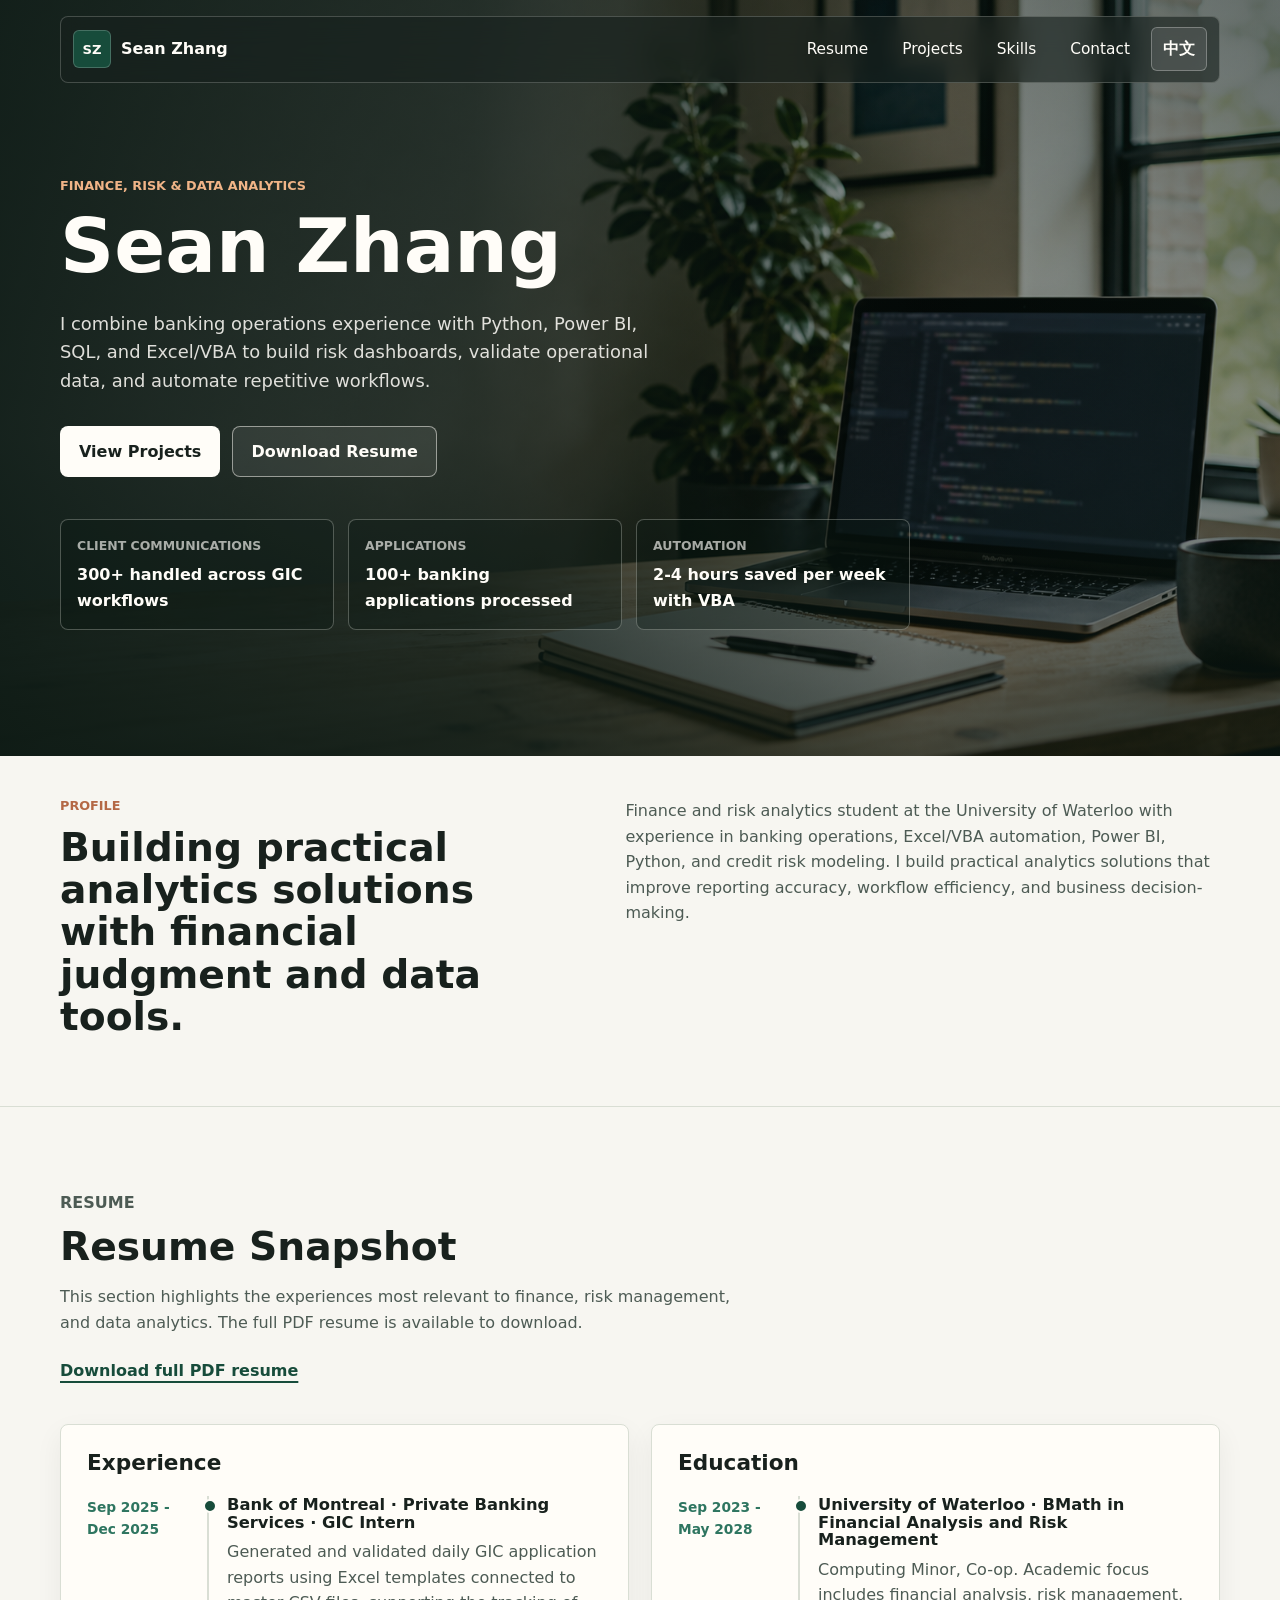
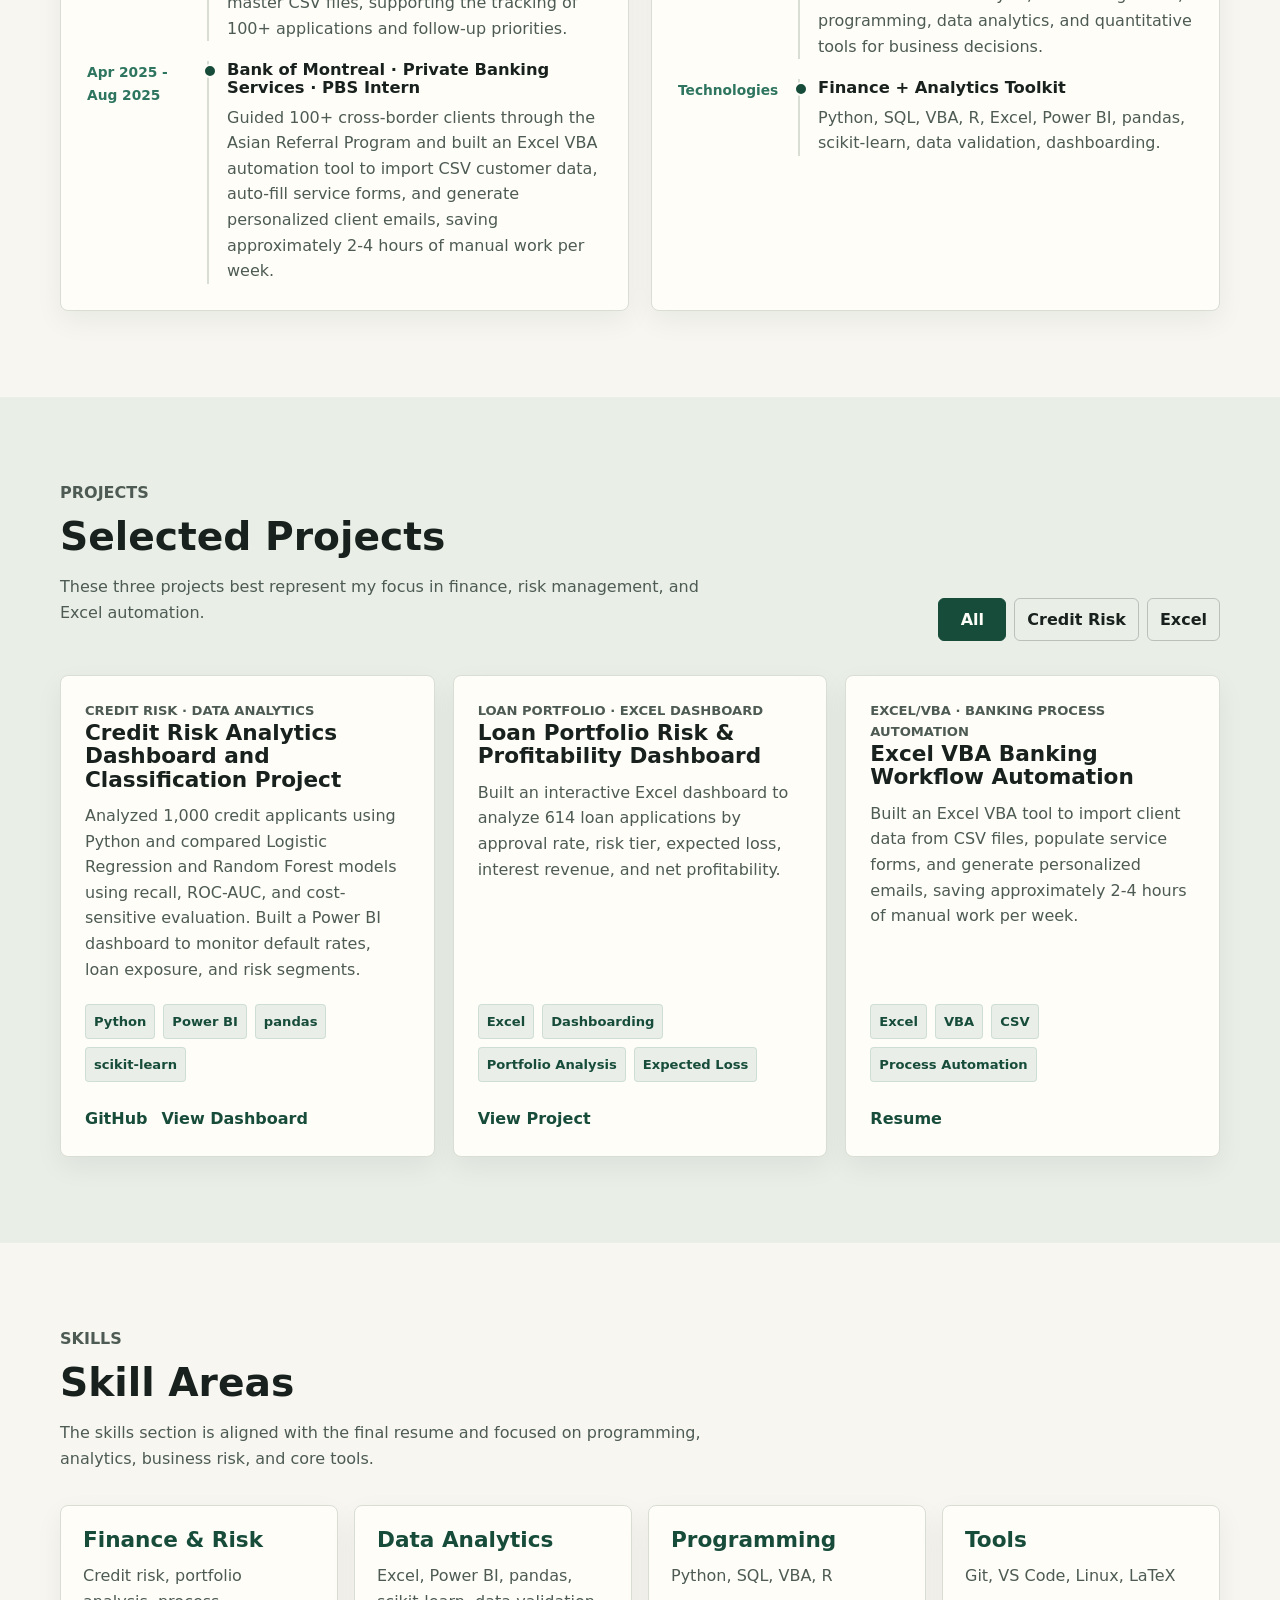
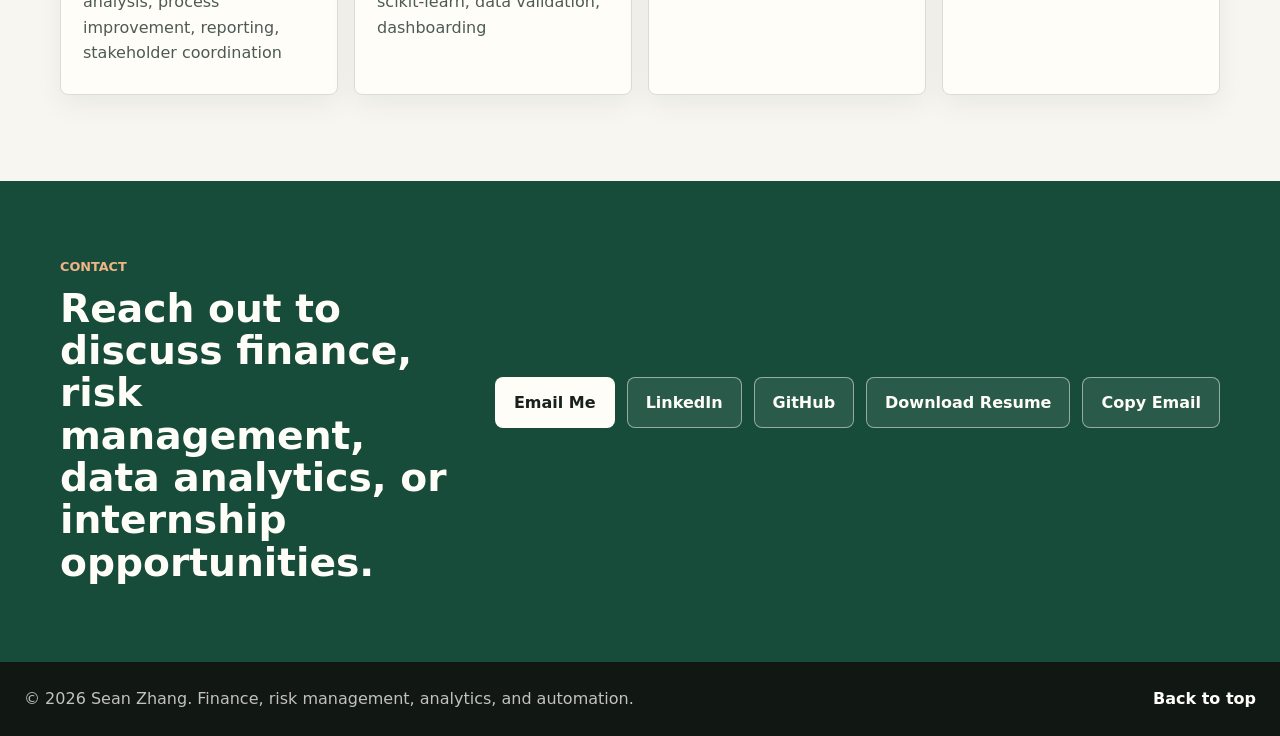
==== commit 886667fb: "Update portfolio resume" ====
--- a/index.html
+++ b/index.html
@@ -1,94 +1,94 @@
 <!DOCTYPE html>
-<html lang="zh-CN">
+<html lang="en">
   <head>
     <meta charset="UTF-8" />
     <meta name="viewport" content="width=device-width, initial-scale=1.0" />
     <meta
       name="description"
-      content="Sean Zhang 的个人网站，展示金融分析、风险管理、数据分析、Excel 自动化项目和简历。"
+      content="Sean Zhang's personal website for finance, risk management, data analytics, Excel automation projects, and resume."
     />
-    <title>Sean Zhang | Finance & Risk Management</title>
+    <title>Sean Zhang | Finance &amp; Risk Management</title>
     <link rel="preload" href="assets/portfolio-workspace.png" as="image" />
     <link rel="stylesheet" href="styles.css" />
   </head>
   <body>
-    <a class="skip-link" href="#main" data-i18n="skipLink">跳到主要内容</a>
+    <a class="skip-link" href="#main" data-i18n="skipLink">Skip to main content</a>
 
     <header class="site-header" data-header>
-      <a class="brand" href="#top" aria-label="Sean Zhang 首页" data-i18n-aria-label="brandAria">
+      <a class="brand" href="#top" aria-label="Sean Zhang home" data-i18n-aria-label="brandAria">
         <span class="brand-mark">SZ</span>
         <span>Sean Zhang</span>
       </a>
 
       <div class="header-actions">
-        <nav class="site-nav" id="site-nav" aria-label="主导航" data-i18n-aria-label="mainNavAria">
-          <a href="#resume" data-i18n="navResume">简历</a>
-          <a href="#projects" data-i18n="navProjects">项目</a>
-          <a href="#skills" data-i18n="navSkills">技能</a>
-          <a href="#contact" data-i18n="navContact">联系</a>
+        <nav class="site-nav" id="site-nav" aria-label="Primary navigation" data-i18n-aria-label="mainNavAria">
+          <a href="#resume" data-i18n="navResume">Resume</a>
+          <a href="#projects" data-i18n="navProjects">Projects</a>
+          <a href="#skills" data-i18n="navSkills">Skills</a>
+          <a href="#contact" data-i18n="navContact">Contact</a>
         </nav>
 
         <button
           class="language-toggle"
           type="button"
           data-lang-toggle
-          aria-label="Switch to English"
+          aria-label="Switch to Chinese"
           data-i18n-aria-label="languageToggleAria"
         >
-          <span data-i18n="languageToggle">EN</span>
+          <span data-i18n="languageToggle">中文</span>
         </button>
 
         <button class="menu-toggle" type="button" aria-expanded="false" aria-controls="site-nav">
           <span class="menu-toggle__bar"></span>
           <span class="menu-toggle__bar"></span>
           <span class="menu-toggle__bar"></span>
-          <span class="sr-only" data-i18n="menuToggle">打开导航</span>
+          <span class="sr-only" data-i18n="menuToggle">Open navigation</span>
         </button>
       </div>
     </header>
 
     <main id="main">
-      <section class="hero" id="top" aria-label="个人介绍" data-i18n-aria-label="heroAria">
+      <section class="hero" id="top" aria-label="Personal introduction" data-i18n-aria-label="heroAria">
         <div class="hero__media" aria-hidden="true"></div>
         <div class="hero__overlay" aria-hidden="true"></div>
 
         <div class="hero__content">
-          <p class="eyebrow" data-i18n="heroEyebrow">金融分析 / 风险管理 / 数据分析</p>
+          <p class="eyebrow" data-i18n="heroEyebrow">Finance, Risk &amp; Data Analytics</p>
           <h1>Sean Zhang</h1>
           <p class="hero__summary" data-i18n="heroSummary">
-            我专注于金融分析、信用风险、数据建模和 Excel 自动化，把银行实习经验、风险分析项目和技术能力结合起来，做出清晰、可靠、可执行的业务洞察。
+            I combine banking operations experience with Python, Power BI, SQL, and Excel/VBA to build risk dashboards, validate operational data, and automate repetitive workflows.
           </p>
 
-          <div class="hero__actions" aria-label="主要操作" data-i18n-aria-label="heroActionsAria">
-            <a class="button button--primary" href="#projects" data-i18n="heroProjectsButton">查看项目</a>
-            <a class="button button--secondary" href="assets/sean-zhang-resume.pdf" data-i18n="heroResumeButton">下载简历</a>
-          </div>
-
-          <dl class="hero__facts" aria-label="个人概览" data-i18n-aria-label="heroFactsAria">
+          <div class="hero__actions" aria-label="Primary actions" data-i18n-aria-label="heroActionsAria">
+            <a class="button button--primary" href="#projects" data-i18n="heroProjectsButton">View Projects</a>
+            <a class="button button--secondary" href="assets/sean-zhang-resume.pdf" data-i18n="heroResumeButton">Download Resume</a>
+          </div>
+
+          <dl class="hero__facts" aria-label="Personal overview" data-i18n-aria-label="heroFactsAria">
             <div>
-              <dt data-i18n="factFocusLabel">Focus</dt>
-              <dd data-i18n="factFocusValue">金融分析、信用风险、Excel 自动化</dd>
+              <dt data-i18n="factFocusLabel">Client communications</dt>
+              <dd data-i18n="factFocusValue">300+ handled across GIC workflows</dd>
             </div>
             <div>
-              <dt data-i18n="factEducationLabel">Education</dt>
-              <dd data-i18n="factEducationValue">University of Waterloo · BMath FARM</dd>
+              <dt data-i18n="factEducationLabel">Applications</dt>
+              <dd data-i18n="factEducationValue">100+ banking applications processed</dd>
             </div>
             <div>
-              <dt data-i18n="factToolsLabel">Tools</dt>
-              <dd data-i18n="factToolsValue">Python, Power BI, Excel/VBA, SQL</dd>
+              <dt data-i18n="factToolsLabel">Automation</dt>
+              <dd data-i18n="factToolsValue">2-4 hours saved per week with VBA</dd>
             </div>
           </dl>
         </div>
       </section>
 
-      <section class="section section--intro" aria-label="简介" data-i18n-aria-label="introAria">
+      <section class="section section--intro" aria-label="Profile summary" data-i18n-aria-label="introAria">
         <div class="section__inner intro-grid">
           <div>
             <p class="eyebrow" data-i18n="profileEyebrow">Profile</p>
-            <h2 data-i18n="profileTitle">用金融判断和数据工具解决真实业务问题。</h2>
+            <h2 data-i18n="profileTitle">Building practical analytics solutions with financial judgment and data tools.</h2>
           </div>
           <p data-i18n="profileBody">
-            我目前在 University of Waterloo 攻读 Financial Analysis and Risk Management，并辅修 Computing。我的经历集中在私人银行服务、GIC 客户流程、信用风险分析、Excel/VBA 自动化和 AI 辅助内容优化。
+            Finance and risk analytics student at the University of Waterloo with experience in banking operations, Excel/VBA automation, Power BI, Python, and credit risk modeling. I build practical analytics solutions that improve reporting accuracy, workflow efficiency, and business decision-making.
           </p>
         </div>
       </section>
@@ -97,11 +97,11 @@
         <div class="section__inner">
           <div class="section-heading">
             <p class="eyebrow" data-i18n="resumeEyebrow">Resume</p>
-            <h2 data-i18n="resumeTitle">简历快照</h2>
+            <h2 data-i18n="resumeTitle">Resume Snapshot</h2>
             <p data-i18n="resumeBody">
-              这里突出和 finance、risk management、data analytics 最相关的经历。完整版本可以直接下载 PDF 简历。
+              This section highlights the experiences most relevant to finance, risk management, and data analytics. The full PDF resume is available to download.
             </p>
-            <a class="inline-link" href="assets/sean-zhang-resume.pdf" data-i18n="resumeDownload">下载完整 PDF 简历</a>
+            <a class="inline-link" href="assets/sean-zhang-resume.pdf" data-i18n="resumeDownload">Download full PDF resume</a>
           </div>
 
           <div class="resume-layout">
@@ -109,29 +109,20 @@
               <h3 data-i18n="experienceTitle">Experience</h3>
               <ol class="timeline">
                 <li>
-                  <div class="timeline__date" data-i18n="bmoGicDate">2025.09 - 2025.12</div>
+                  <div class="timeline__date" data-i18n="bmoGicDate">Sep 2025 - Dec 2025</div>
                   <div class="timeline__body">
                     <h4 data-i18n="bmoGicTitle">Bank of Montreal · Private Banking Services · GIC Intern</h4>
                     <p data-i18n="bmoGicBody">
-                      处理 300+ 次 GIC 客户沟通和 100+ 份学生 GIC/银行账户申请，并通过 Excel 模板和 CSV 主数据生成、校验每日申请报告。
+                      Generated and validated daily GIC application reports using Excel templates connected to master CSV files, supporting the tracking of 100+ applications and follow-up priorities.
                     </p>
                   </div>
                 </li>
                 <li>
-                  <div class="timeline__date" data-i18n="bmoPbsDate">2025.04 - 2025.08</div>
+                  <div class="timeline__date" data-i18n="bmoPbsDate">Apr 2025 - Aug 2025</div>
                   <div class="timeline__body">
                     <h4 data-i18n="bmoPbsTitle">Bank of Montreal · Private Banking Services · PBS Intern</h4>
                     <p data-i18n="bmoPbsBody">
-                      支持 100+ 名跨境客户完成 Asian Referral Program，并开发 Excel VBA 自动化工具导入 CSV 客户数据、填写服务表格、生成个性化邮件。
-                    </p>
-                  </div>
-                </li>
-                <li>
-                  <div class="timeline__date" data-i18n="dundasDate">2024.10 - 2024.12</div>
-                  <div class="timeline__body">
-                    <h4 data-i18n="dundasTitle">Dundas Life · AI Generated Content Creation and Optimization</h4>
-                    <p data-i18n="dundasBody">
-                      使用 ChatGPT、OpenAI 和 SEO 工作流生成、编辑、审核 50+ 篇内容，优化搜索可见性、可读性和关键词匹配。
+                      Guided 100+ cross-border clients through the Asian Referral Program and built an Excel VBA automation tool to import CSV customer data, auto-fill service forms, and generate personalized client emails, saving approximately 2-4 hours of manual work per week.
                     </p>
                   </div>
                 </li>
@@ -142,11 +133,11 @@
               <h3 data-i18n="educationTitle">Education</h3>
               <ol class="timeline">
                 <li>
-                  <div class="timeline__date" data-i18n="waterlooDate">2023.09 - 2028.05</div>
+                  <div class="timeline__date" data-i18n="waterlooDate">Sep 2023 - May 2028</div>
                   <div class="timeline__body">
                     <h4 data-i18n="waterlooTitle">University of Waterloo · BMath in Financial Analysis and Risk Management</h4>
                     <p data-i18n="waterlooBody">
-                      Computing Minor, Co-op。学习重点包括金融分析、风险管理、编程、数据分析和面向业务决策的量化工具。
+                      Computing Minor, Co-op. Academic focus includes financial analysis, risk management, programming, data analytics, and quantitative tools for business decisions.
                     </p>
                   </div>
                 </li>
@@ -155,7 +146,7 @@
                   <div class="timeline__body">
                     <h4 data-i18n="techTitle">Finance + Analytics Toolkit</h4>
                     <p data-i18n="techBody">
-                      Python, R, C, VBA, Bash, Excel, PivotTables, XLOOKUP, COUNTIFS, Power BI, pandas, scikit-learn, SQL。
+                      Python, SQL, VBA, R, Excel, Power BI, pandas, scikit-learn, data validation, dashboarding.
                     </p>
                   </div>
                 </li>
@@ -170,15 +161,15 @@
           <div class="section-heading section-heading--split">
             <div>
               <p class="eyebrow" data-i18n="projectsEyebrow">Projects</p>
-              <h2 data-i18n="projectsTitle">项目作品</h2>
+              <h2 data-i18n="projectsTitle">Selected Projects</h2>
               <p data-i18n="projectsBody">
-                这里只展示最能代表我 finance、risk management 和 Excel 自动化方向的两个项目。
+                These three projects best represent my focus in finance, risk management, and Excel automation.
               </p>
             </div>
 
-            <div class="project-filters" aria-label="项目筛选" data-i18n-aria-label="projectFiltersAria">
+            <div class="project-filters" aria-label="Project filters" data-i18n-aria-label="projectFiltersAria">
               <button class="filter-button is-active" type="button" data-filter="all" aria-pressed="true" data-i18n="filterAll">
-                全部
+                All
               </button>
               <button class="filter-button" type="button" data-filter="risk" aria-pressed="false" data-i18n="filterRisk">
                 Credit Risk
@@ -192,13 +183,13 @@
           <div class="project-grid">
             <article class="project-card" data-category="risk">
               <div class="project-card__top">
-                <p class="project-card__type" data-i18n="creditProjectType">信用风险 · 数据分析</p>
+                <p class="project-card__type" data-i18n="creditProjectType">Credit Risk · Data Analytics</p>
                 <h3 data-i18n="creditProjectTitle">Credit Risk Analytics Dashboard and Classification Project</h3>
               </div>
               <p data-i18n="creditProjectBody">
-                使用 Python 分析 1,000 名德国信用申请人，并用 Power BI 搭建交互式仪表盘，追踪违约率、贷款敞口、风险分层和 false-negative risk。
+                Analyzed 1,000 credit applicants using Python and compared Logistic Regression and Random Forest models using recall, ROC-AUC, and cost-sensitive evaluation. Built a Power BI dashboard to monitor default rates, loan exposure, and risk segments.
               </p>
-              <ul class="tag-list" aria-label="技术栈" data-i18n-aria-label="techStackAria">
+              <ul class="tag-list" aria-label="Technology stack" data-i18n-aria-label="techStackAria">
                 <li>Python</li>
                 <li>Power BI</li>
                 <li>pandas</li>
@@ -206,33 +197,59 @@
               </ul>
               <div class="project-card__links">
                 <a
-                  href="https://github.com/ggttppyq/credit-risk-analytics-dashboard"
+                  href="https://github.com/seanzhang1022/credit-risk-analytics-dashboard"
                   target="_blank"
                   rel="noopener noreferrer"
                   data-i18n="projectGithubLink"
                 >
                   GitHub
                 </a>
-                <a href="assets/sean-zhang-resume.pdf" data-i18n="projectResumeLink">见简历</a>
+                <a
+                  href="https://github.com/seanzhang1022/credit-risk-analytics-dashboard/tree/main/powerbi"
+                  target="_blank"
+                  rel="noopener noreferrer"
+                  data-i18n="projectDashboardLink"
+                >
+                  View Dashboard
+                </a>
+              </div>
+            </article>
+
+            <article class="project-card" data-category="risk excel">
+              <div class="project-card__top">
+                <p class="project-card__type" data-i18n="loanProjectType">Loan Portfolio · Excel Dashboard</p>
+                <h3 data-i18n="loanProjectTitle">Loan Portfolio Risk &amp; Profitability Dashboard</h3>
+              </div>
+              <p data-i18n="loanProjectBody">
+                Built an interactive Excel dashboard to analyze 614 loan applications by approval rate, risk tier, expected loss, interest revenue, and net profitability.
+              </p>
+              <ul class="tag-list" aria-label="Technology stack" data-i18n-aria-label="techStackAria">
+                <li>Excel</li>
+                <li>Dashboarding</li>
+                <li>Portfolio Analysis</li>
+                <li>Expected Loss</li>
+              </ul>
+              <div class="project-card__links">
+                <a href="assets/sean-zhang-resume.pdf" data-i18n="loanProjectLink">View Project</a>
               </div>
             </article>
 
             <article class="project-card" data-category="excel">
               <div class="project-card__top">
-                <p class="project-card__type" data-i18n="excelProjectType">Excel/VBA · 银行流程自动化</p>
-                <h3 data-i18n="excelProjectTitle">BMO Client Service Form Automation</h3>
+                <p class="project-card__type" data-i18n="excelProjectType">Excel/VBA · Banking Process Automation</p>
+                <h3 data-i18n="excelProjectTitle">Excel VBA Banking Workflow Automation</h3>
               </div>
               <p data-i18n="excelProjectBody">
-                开发 Excel VBA 工具，从 CSV 导入客户数据，自动填写服务表格并生成个性化客户邮件，减少手工录入，提高处理准确性。
+                Built an Excel VBA tool to import client data from CSV files, populate service forms, and generate personalized emails, saving approximately 2-4 hours of manual work per week.
               </p>
-              <ul class="tag-list" aria-label="技术栈" data-i18n-aria-label="techStackAria">
+              <ul class="tag-list" aria-label="Technology stack" data-i18n-aria-label="techStackAria">
                 <li>Excel</li>
                 <li>VBA</li>
                 <li>CSV</li>
                 <li>Process Automation</li>
               </ul>
               <div class="project-card__links">
-                <a href="assets/sean-zhang-resume.pdf" data-i18n="projectResumeLink">见简历</a>
+                <a href="assets/sean-zhang-resume.pdf" data-i18n="projectResumeLink">Resume</a>
               </div>
             </article>
 
@@ -244,28 +261,28 @@
         <div class="section__inner">
           <div class="section-heading">
             <p class="eyebrow" data-i18n="skillsEyebrow">Skills</p>
-            <h2 data-i18n="skillsTitle">技能方向</h2>
+            <h2 data-i18n="skillsTitle">Skill Areas</h2>
             <p data-i18n="skillsBody">
-              技能展示按 finance 和 risk management 方向重新排序，把金融工具、数据分析和自动化能力放在前面。
+              The skills section is aligned with the final resume and focused on programming, analytics, business risk, and core tools.
             </p>
           </div>
 
           <div class="skills-grid">
             <article class="skill-block">
-              <h3 data-i18n="skillFinanceTitle">Finance & Risk</h3>
-              <p data-i18n="skillFinanceBody">Credit risk, GIC services, loan exposure, liquidity risk, risk segmentation</p>
+              <h3 data-i18n="skillFinanceTitle">Finance &amp; Risk</h3>
+              <p data-i18n="skillFinanceBody">Credit risk, portfolio analysis, process improvement, reporting, stakeholder coordination</p>
             </article>
             <article class="skill-block">
               <h3 data-i18n="skillAnalyticsTitle">Data Analytics</h3>
-              <p data-i18n="skillAnalyticsBody">Python, pandas, scikit-learn, Power BI, SQL, R, data validation</p>
+              <p data-i18n="skillAnalyticsBody">Excel, Power BI, pandas, scikit-learn, data validation, dashboarding</p>
             </article>
             <article class="skill-block">
-              <h3 data-i18n="skillExcelTitle">Excel Automation</h3>
-              <p data-i18n="skillExcelBody">Excel, VBA, PivotTables, XLOOKUP, COUNTIFS, CSV workflows, reporting templates</p>
+              <h3 data-i18n="skillExcelTitle">Programming</h3>
+              <p data-i18n="skillExcelBody">Python, SQL, VBA, R</p>
             </article>
             <article class="skill-block">
-              <h3 data-i18n="skillToolsTitle">Tools & Communication</h3>
-              <p data-i18n="skillToolsBody">Git, SSMS, DBeaver, Linux, LaTeX, client communication, English and Mandarin</p>
+              <h3 data-i18n="skillToolsTitle">Tools</h3>
+              <p data-i18n="skillToolsBody">Git, VS Code, Linux, LaTeX</p>
             </article>
           </div>
         </div>
@@ -275,13 +292,25 @@
         <div class="section__inner contact-layout">
           <div>
             <p class="eyebrow" data-i18n="contactEyebrow">Contact</p>
-            <h2 data-i18n="contactTitle">欢迎联系我讨论金融、风险管理、数据分析或实习机会。</h2>
+            <h2 data-i18n="contactTitle">Reach out to discuss finance, risk management, data analytics, or internship opportunities.</h2>
           </div>
           <div class="contact-actions">
-            <a class="button button--primary" href="mailto:s244zhan@uwaterloo.ca" data-i18n="contactEmailButton">发送邮件</a>
+            <a class="button button--primary" href="mailto:s244zhan@uwaterloo.ca" data-i18n="contactEmailButton">Email Me</a>
             <a class="button button--secondary" href="https://linkedin.com/in/seanzhang1022" data-i18n="contactLinkedinButton">LinkedIn</a>
+            <a
+              class="button button--secondary"
+              href="https://github.com/seanzhang1022"
+              target="_blank"
+              rel="noopener noreferrer"
+              data-i18n="contactGithubButton"
+            >
+              GitHub
+            </a>
+            <a class="button button--secondary" href="assets/sean-zhang-resume.pdf" data-i18n="contactResumeButton">
+              Download Resume
+            </a>
             <button class="button button--secondary" type="button" data-copy-email data-email="s244zhan@uwaterloo.ca" data-i18n="contactCopyButton">
-              复制邮箱
+              Copy Email
             </button>
             <p class="copy-status" data-copy-status aria-live="polite"></p>
           </div>
@@ -291,7 +320,7 @@
 
     <footer class="site-footer">
       <p data-i18n="footerText">© 2026 Sean Zhang. Finance, risk management, analytics, and automation.</p>
-      <a href="#top" data-i18n="footerTop">回到顶部</a>
+      <a href="#top" data-i18n="footerTop">Back to top</a>
     </footer>
 
     <script src="script.js" defer></script>
--- a/styles.css
+++ b/styles.css
@@ -548,7 +548,7 @@
 
 .project-grid {
   display: grid;
-  grid-template-columns: repeat(2, minmax(0, 1fr));
+  grid-template-columns: repeat(3, minmax(0, 1fr));
   gap: 18px;
 }
 
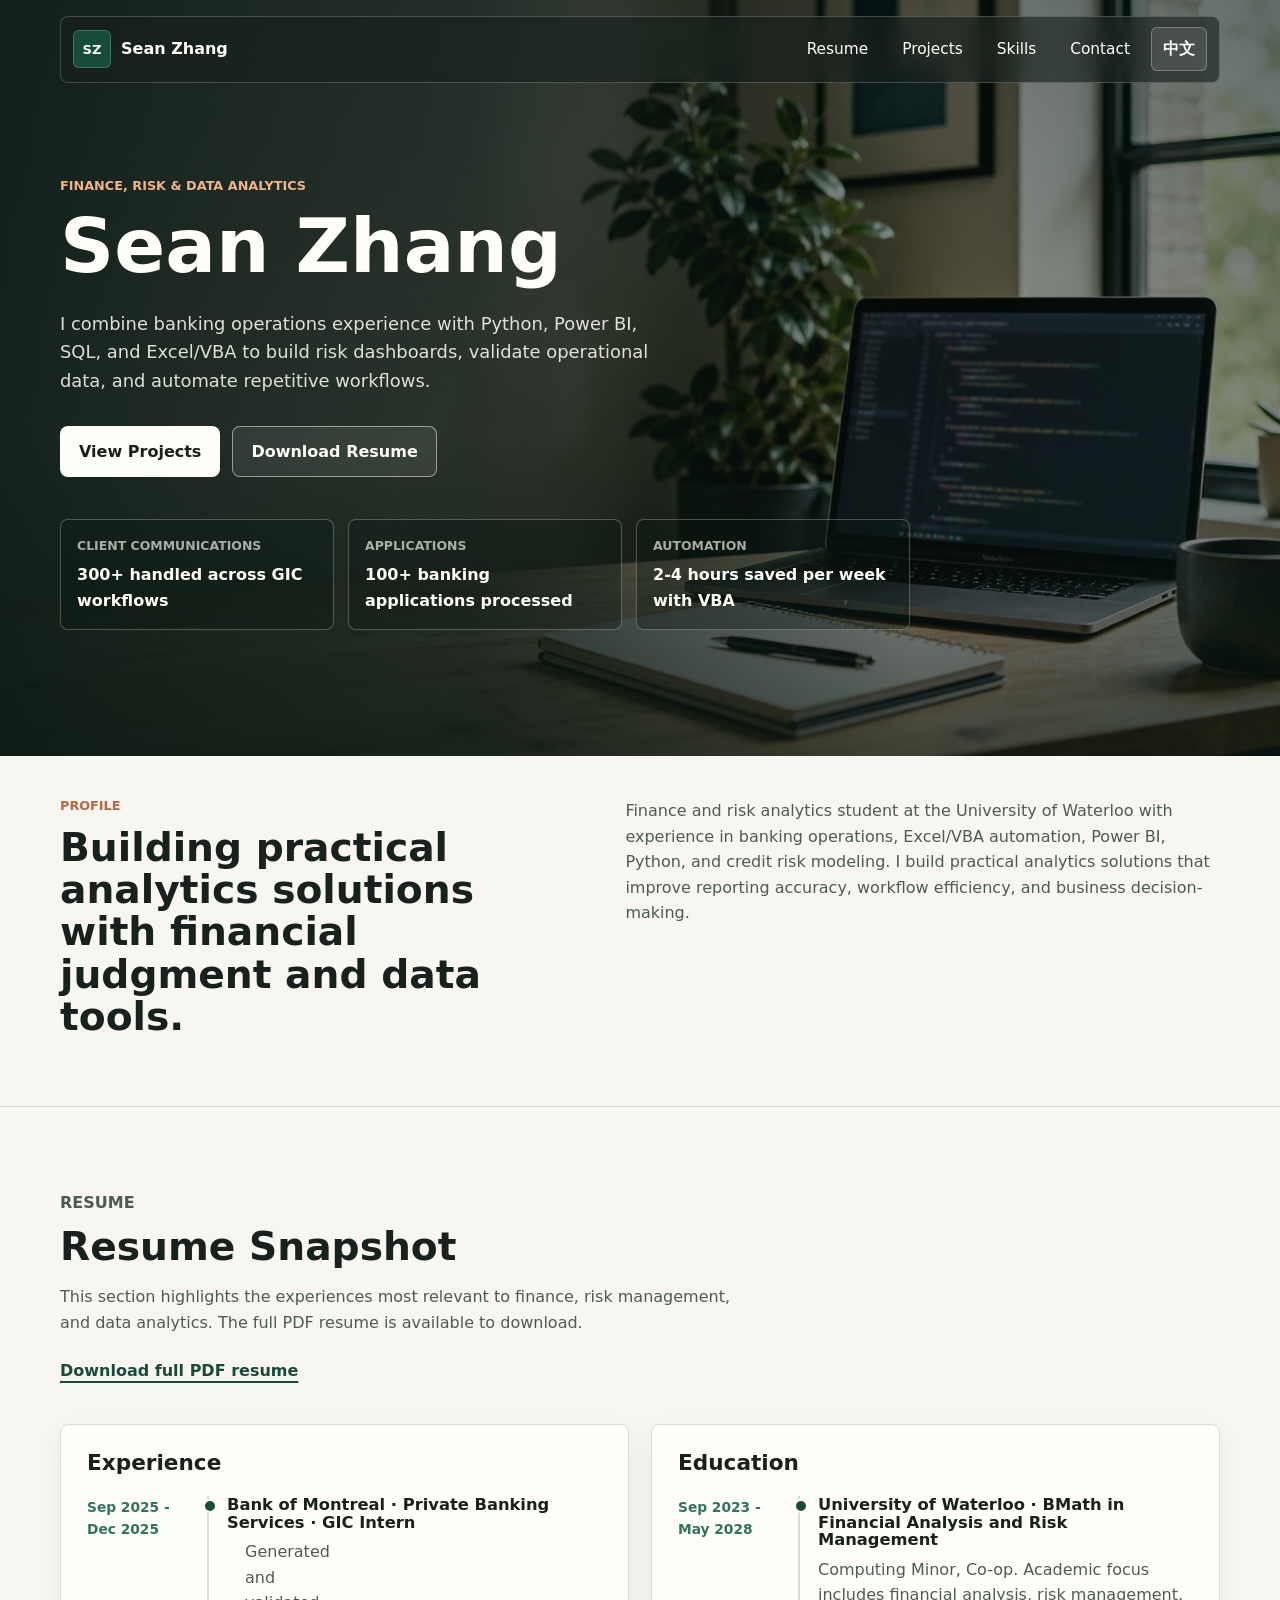
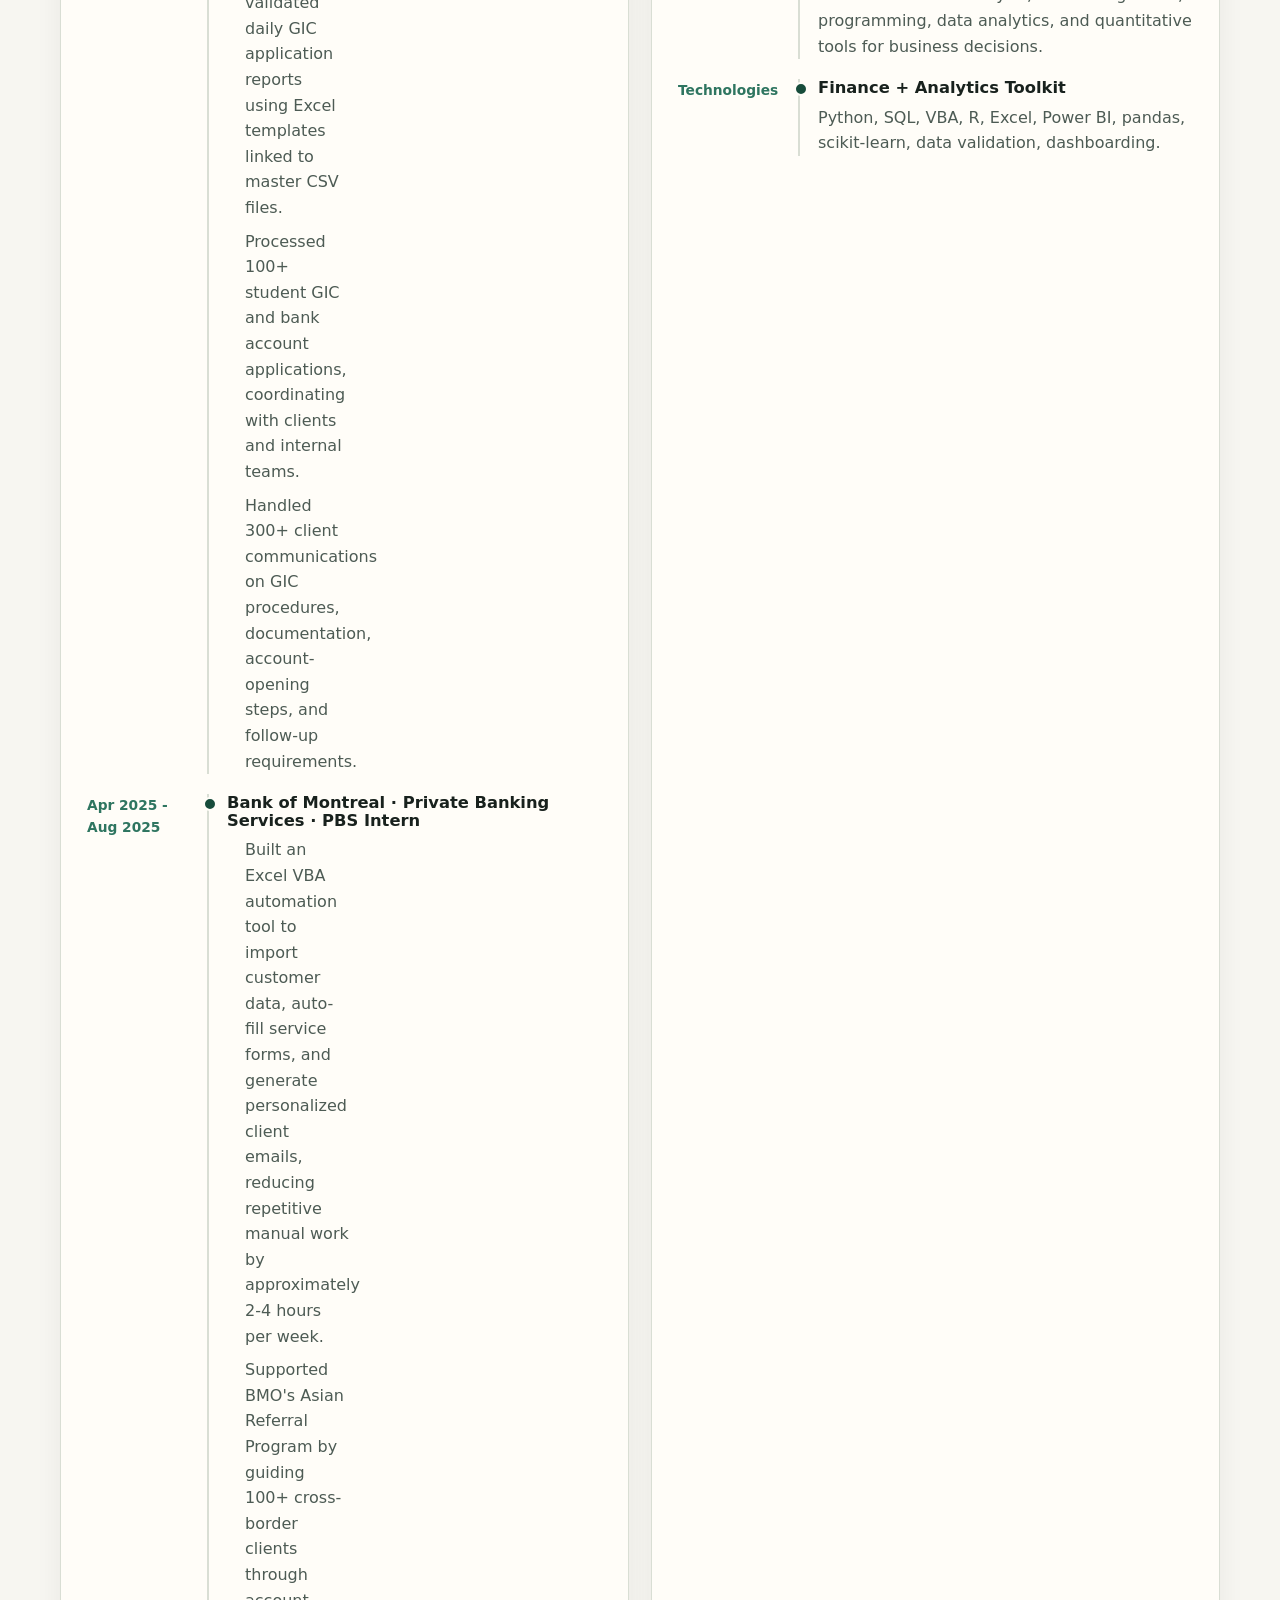
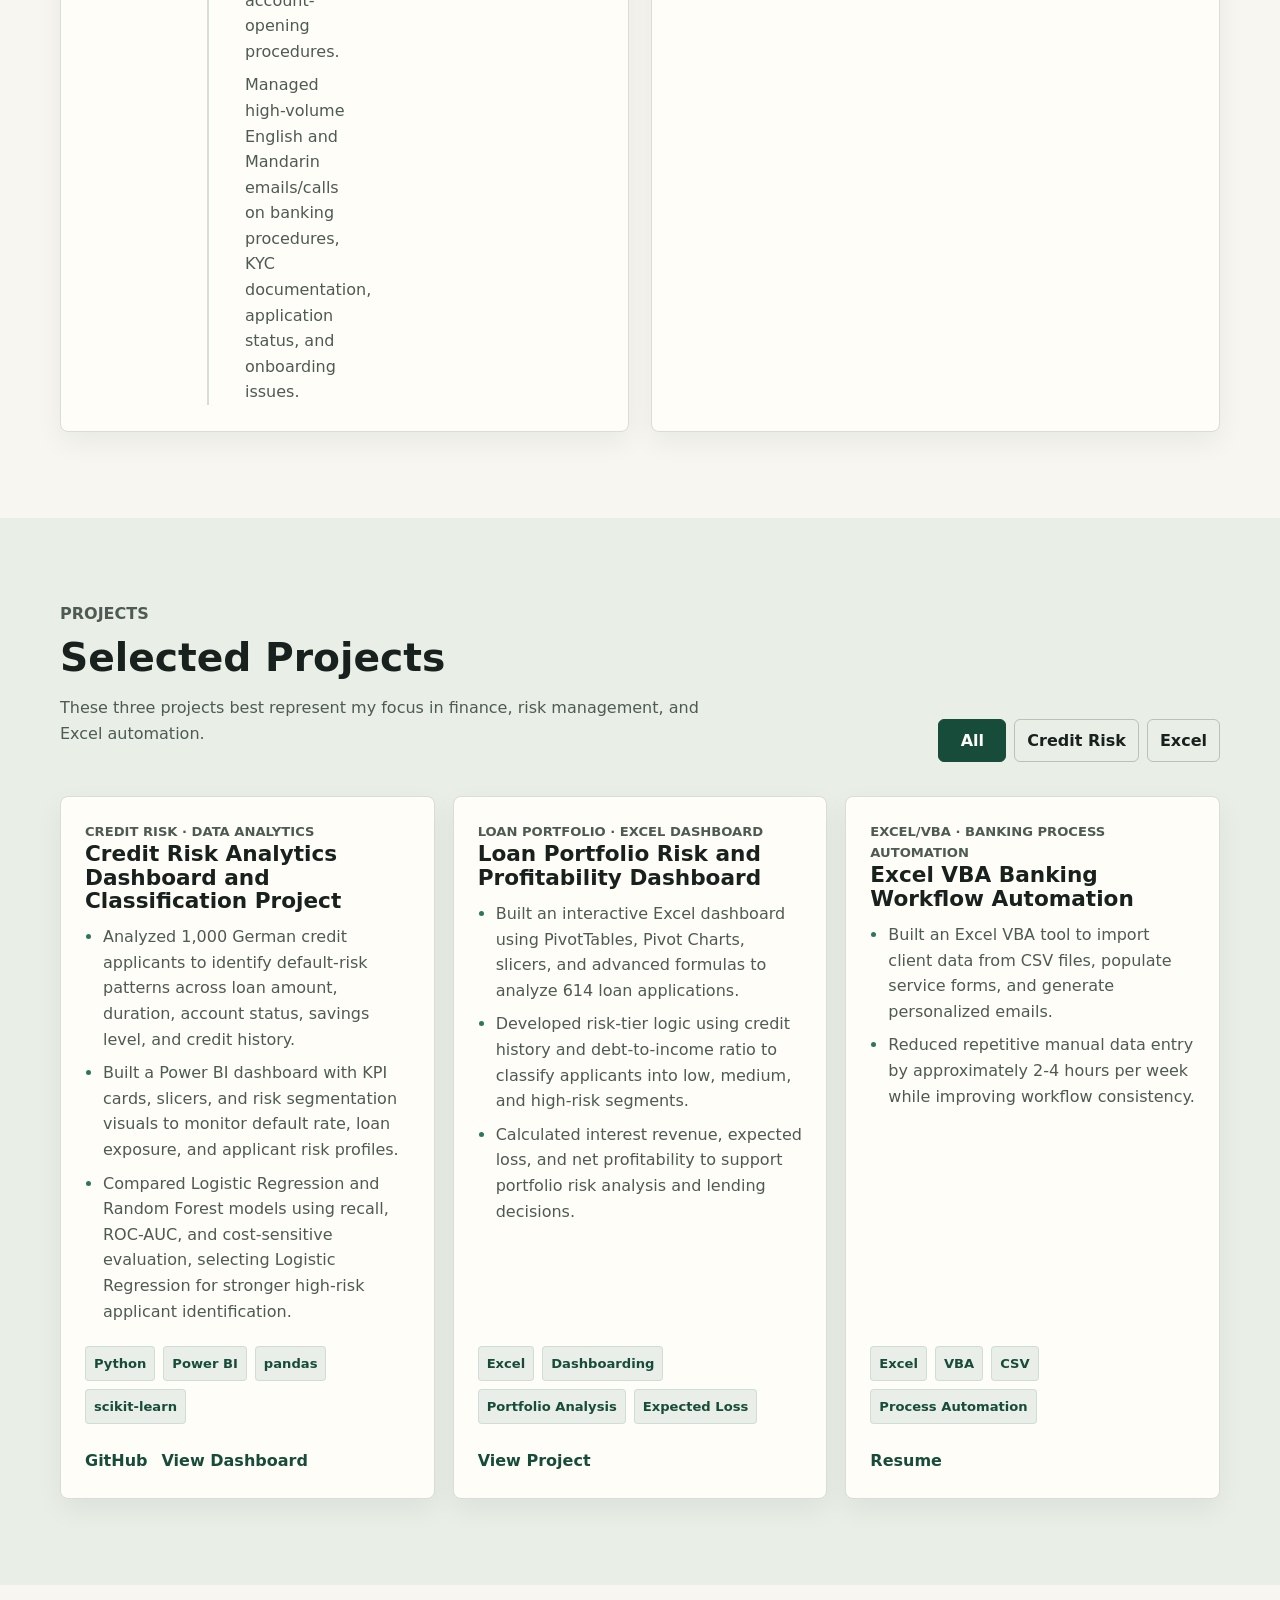
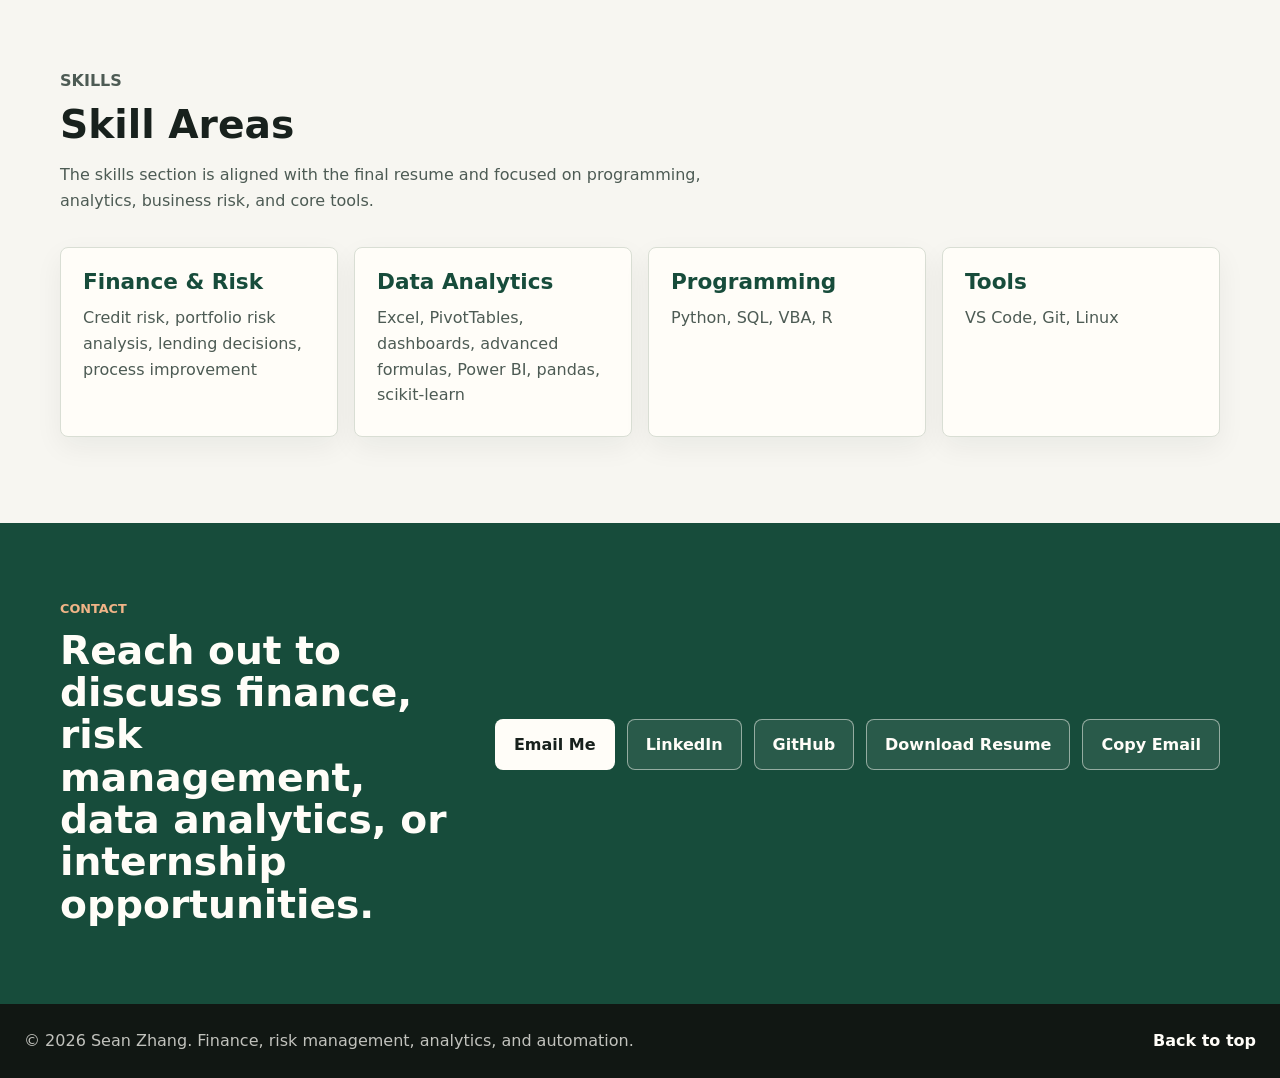
==== commit d73f18bf: "Sync portfolio with latest resume" ====
--- a/index.html
+++ b/index.html
@@ -61,7 +61,7 @@
 
           <div class="hero__actions" aria-label="Primary actions" data-i18n-aria-label="heroActionsAria">
             <a class="button button--primary" href="#projects" data-i18n="heroProjectsButton">View Projects</a>
-            <a class="button button--secondary" href="assets/sean-zhang-resume.pdf" data-i18n="heroResumeButton">Download Resume</a>
+            <a class="button button--secondary" href="assets/sean-zhang-resume-2026-06.pdf" data-i18n="heroResumeButton">Download Resume</a>
           </div>
 
           <dl class="hero__facts" aria-label="Personal overview" data-i18n-aria-label="heroFactsAria">
@@ -101,7 +101,7 @@
             <p data-i18n="resumeBody">
               This section highlights the experiences most relevant to finance, risk management, and data analytics. The full PDF resume is available to download.
             </p>
-            <a class="inline-link" href="assets/sean-zhang-resume.pdf" data-i18n="resumeDownload">Download full PDF resume</a>
+            <a class="inline-link" href="assets/sean-zhang-resume-2026-06.pdf" data-i18n="resumeDownload">Download full PDF resume</a>
           </div>
 
           <div class="resume-layout">
@@ -112,18 +112,34 @@
                   <div class="timeline__date" data-i18n="bmoGicDate">Sep 2025 - Dec 2025</div>
                   <div class="timeline__body">
                     <h4 data-i18n="bmoGicTitle">Bank of Montreal · Private Banking Services · GIC Intern</h4>
-                    <p data-i18n="bmoGicBody">
-                      Generated and validated daily GIC application reports using Excel templates connected to master CSV files, supporting the tracking of 100+ applications and follow-up priorities.
-                    </p>
+                    <ul class="detail-list">
+                      <li data-i18n="bmoGicBullet1">
+                        Generated and validated daily GIC application reports using Excel templates linked to master CSV files.
+                      </li>
+                      <li data-i18n="bmoGicBullet2">
+                        Processed 100+ student GIC and bank account applications, coordinating with clients and internal teams.
+                      </li>
+                      <li data-i18n="bmoGicBullet3">
+                        Handled 300+ client communications on GIC procedures, documentation, account-opening steps, and follow-up requirements.
+                      </li>
+                    </ul>
                   </div>
                 </li>
                 <li>
                   <div class="timeline__date" data-i18n="bmoPbsDate">Apr 2025 - Aug 2025</div>
                   <div class="timeline__body">
                     <h4 data-i18n="bmoPbsTitle">Bank of Montreal · Private Banking Services · PBS Intern</h4>
-                    <p data-i18n="bmoPbsBody">
-                      Guided 100+ cross-border clients through the Asian Referral Program and built an Excel VBA automation tool to import CSV customer data, auto-fill service forms, and generate personalized client emails, saving approximately 2-4 hours of manual work per week.
-                    </p>
+                    <ul class="detail-list">
+                      <li data-i18n="bmoPbsBullet1">
+                        Built an Excel VBA automation tool to import customer data, auto-fill service forms, and generate personalized client emails, reducing repetitive manual work by approximately 2-4 hours per week.
+                      </li>
+                      <li data-i18n="bmoPbsBullet2">
+                        Supported BMO's Asian Referral Program by guiding 100+ cross-border clients through account-opening procedures.
+                      </li>
+                      <li data-i18n="bmoPbsBullet3">
+                        Managed high-volume English and Mandarin emails/calls on banking procedures, KYC documentation, application status, and onboarding issues.
+                      </li>
+                    </ul>
                   </div>
                 </li>
               </ol>
@@ -186,9 +202,17 @@
                 <p class="project-card__type" data-i18n="creditProjectType">Credit Risk · Data Analytics</p>
                 <h3 data-i18n="creditProjectTitle">Credit Risk Analytics Dashboard and Classification Project</h3>
               </div>
-              <p data-i18n="creditProjectBody">
-                Analyzed 1,000 credit applicants using Python and compared Logistic Regression and Random Forest models using recall, ROC-AUC, and cost-sensitive evaluation. Built a Power BI dashboard to monitor default rates, loan exposure, and risk segments.
-              </p>
+              <ul class="detail-list project-detail-list">
+                <li data-i18n="creditProjectBullet1">
+                  Analyzed 1,000 German credit applicants to identify default-risk patterns across loan amount, duration, account status, savings level, and credit history.
+                </li>
+                <li data-i18n="creditProjectBullet2">
+                  Built a Power BI dashboard with KPI cards, slicers, and risk segmentation visuals to monitor default rate, loan exposure, and applicant risk profiles.
+                </li>
+                <li data-i18n="creditProjectBullet3">
+                  Compared Logistic Regression and Random Forest models using recall, ROC-AUC, and cost-sensitive evaluation, selecting Logistic Regression for stronger high-risk applicant identification.
+                </li>
+              </ul>
               <ul class="tag-list" aria-label="Technology stack" data-i18n-aria-label="techStackAria">
                 <li>Python</li>
                 <li>Power BI</li>
@@ -218,11 +242,19 @@
             <article class="project-card" data-category="risk excel">
               <div class="project-card__top">
                 <p class="project-card__type" data-i18n="loanProjectType">Loan Portfolio · Excel Dashboard</p>
-                <h3 data-i18n="loanProjectTitle">Loan Portfolio Risk &amp; Profitability Dashboard</h3>
-              </div>
-              <p data-i18n="loanProjectBody">
-                Built an interactive Excel dashboard to analyze 614 loan applications by approval rate, risk tier, expected loss, interest revenue, and net profitability.
-              </p>
+                <h3 data-i18n="loanProjectTitle">Loan Portfolio Risk and Profitability Dashboard</h3>
+              </div>
+              <ul class="detail-list project-detail-list">
+                <li data-i18n="loanProjectBullet1">
+                  Built an interactive Excel dashboard using PivotTables, Pivot Charts, slicers, and advanced formulas to analyze 614 loan applications.
+                </li>
+                <li data-i18n="loanProjectBullet2">
+                  Developed risk-tier logic using credit history and debt-to-income ratio to classify applicants into low, medium, and high-risk segments.
+                </li>
+                <li data-i18n="loanProjectBullet3">
+                  Calculated interest revenue, expected loss, and net profitability to support portfolio risk analysis and lending decisions.
+                </li>
+              </ul>
               <ul class="tag-list" aria-label="Technology stack" data-i18n-aria-label="techStackAria">
                 <li>Excel</li>
                 <li>Dashboarding</li>
@@ -230,7 +262,7 @@
                 <li>Expected Loss</li>
               </ul>
               <div class="project-card__links">
-                <a href="assets/sean-zhang-resume.pdf" data-i18n="loanProjectLink">View Project</a>
+                <a href="assets/sean-zhang-resume-2026-06.pdf" data-i18n="loanProjectLink">View Project</a>
               </div>
             </article>
 
@@ -239,9 +271,14 @@
                 <p class="project-card__type" data-i18n="excelProjectType">Excel/VBA · Banking Process Automation</p>
                 <h3 data-i18n="excelProjectTitle">Excel VBA Banking Workflow Automation</h3>
               </div>
-              <p data-i18n="excelProjectBody">
-                Built an Excel VBA tool to import client data from CSV files, populate service forms, and generate personalized emails, saving approximately 2-4 hours of manual work per week.
-              </p>
+              <ul class="detail-list project-detail-list">
+                <li data-i18n="excelProjectBullet1">
+                  Built an Excel VBA tool to import client data from CSV files, populate service forms, and generate personalized emails.
+                </li>
+                <li data-i18n="excelProjectBullet2">
+                  Reduced repetitive manual data entry by approximately 2-4 hours per week while improving workflow consistency.
+                </li>
+              </ul>
               <ul class="tag-list" aria-label="Technology stack" data-i18n-aria-label="techStackAria">
                 <li>Excel</li>
                 <li>VBA</li>
@@ -249,7 +286,7 @@
                 <li>Process Automation</li>
               </ul>
               <div class="project-card__links">
-                <a href="assets/sean-zhang-resume.pdf" data-i18n="projectResumeLink">Resume</a>
+                <a href="assets/sean-zhang-resume-2026-06.pdf" data-i18n="projectResumeLink">Resume</a>
               </div>
             </article>
 
@@ -270,11 +307,11 @@
           <div class="skills-grid">
             <article class="skill-block">
               <h3 data-i18n="skillFinanceTitle">Finance &amp; Risk</h3>
-              <p data-i18n="skillFinanceBody">Credit risk, portfolio analysis, process improvement, reporting, stakeholder coordination</p>
+              <p data-i18n="skillFinanceBody">Credit risk, portfolio risk analysis, lending decisions, process improvement</p>
             </article>
             <article class="skill-block">
               <h3 data-i18n="skillAnalyticsTitle">Data Analytics</h3>
-              <p data-i18n="skillAnalyticsBody">Excel, Power BI, pandas, scikit-learn, data validation, dashboarding</p>
+              <p data-i18n="skillAnalyticsBody">Excel, PivotTables, dashboards, advanced formulas, Power BI, pandas, scikit-learn</p>
             </article>
             <article class="skill-block">
               <h3 data-i18n="skillExcelTitle">Programming</h3>
@@ -282,7 +319,7 @@
             </article>
             <article class="skill-block">
               <h3 data-i18n="skillToolsTitle">Tools</h3>
-              <p data-i18n="skillToolsBody">Git, VS Code, Linux, LaTeX</p>
+              <p data-i18n="skillToolsBody">VS Code, Git, Linux</p>
             </article>
           </div>
         </div>
@@ -306,7 +343,7 @@
             >
               GitHub
             </a>
-            <a class="button button--secondary" href="assets/sean-zhang-resume.pdf" data-i18n="contactResumeButton">
+            <a class="button button--secondary" href="assets/sean-zhang-resume-2026-06.pdf" data-i18n="contactResumeButton">
               Download Resume
             </a>
             <button class="button button--secondary" type="button" data-copy-email data-email="s244zhan@uwaterloo.ca" data-i18n="contactCopyButton">
--- a/styles.css
+++ b/styles.css
@@ -516,6 +516,22 @@
 .skill-block p {
   margin-bottom: 0;
   color: var(--ink-soft);
+}
+
+.detail-list {
+  display: grid;
+  gap: 8px;
+  margin: 0;
+  padding-left: 18px;
+  color: var(--ink-soft);
+}
+
+.detail-list li::marker {
+  color: var(--green-2);
+}
+
+.project-detail-list {
+  align-self: start;
 }
 
 .project-filters {
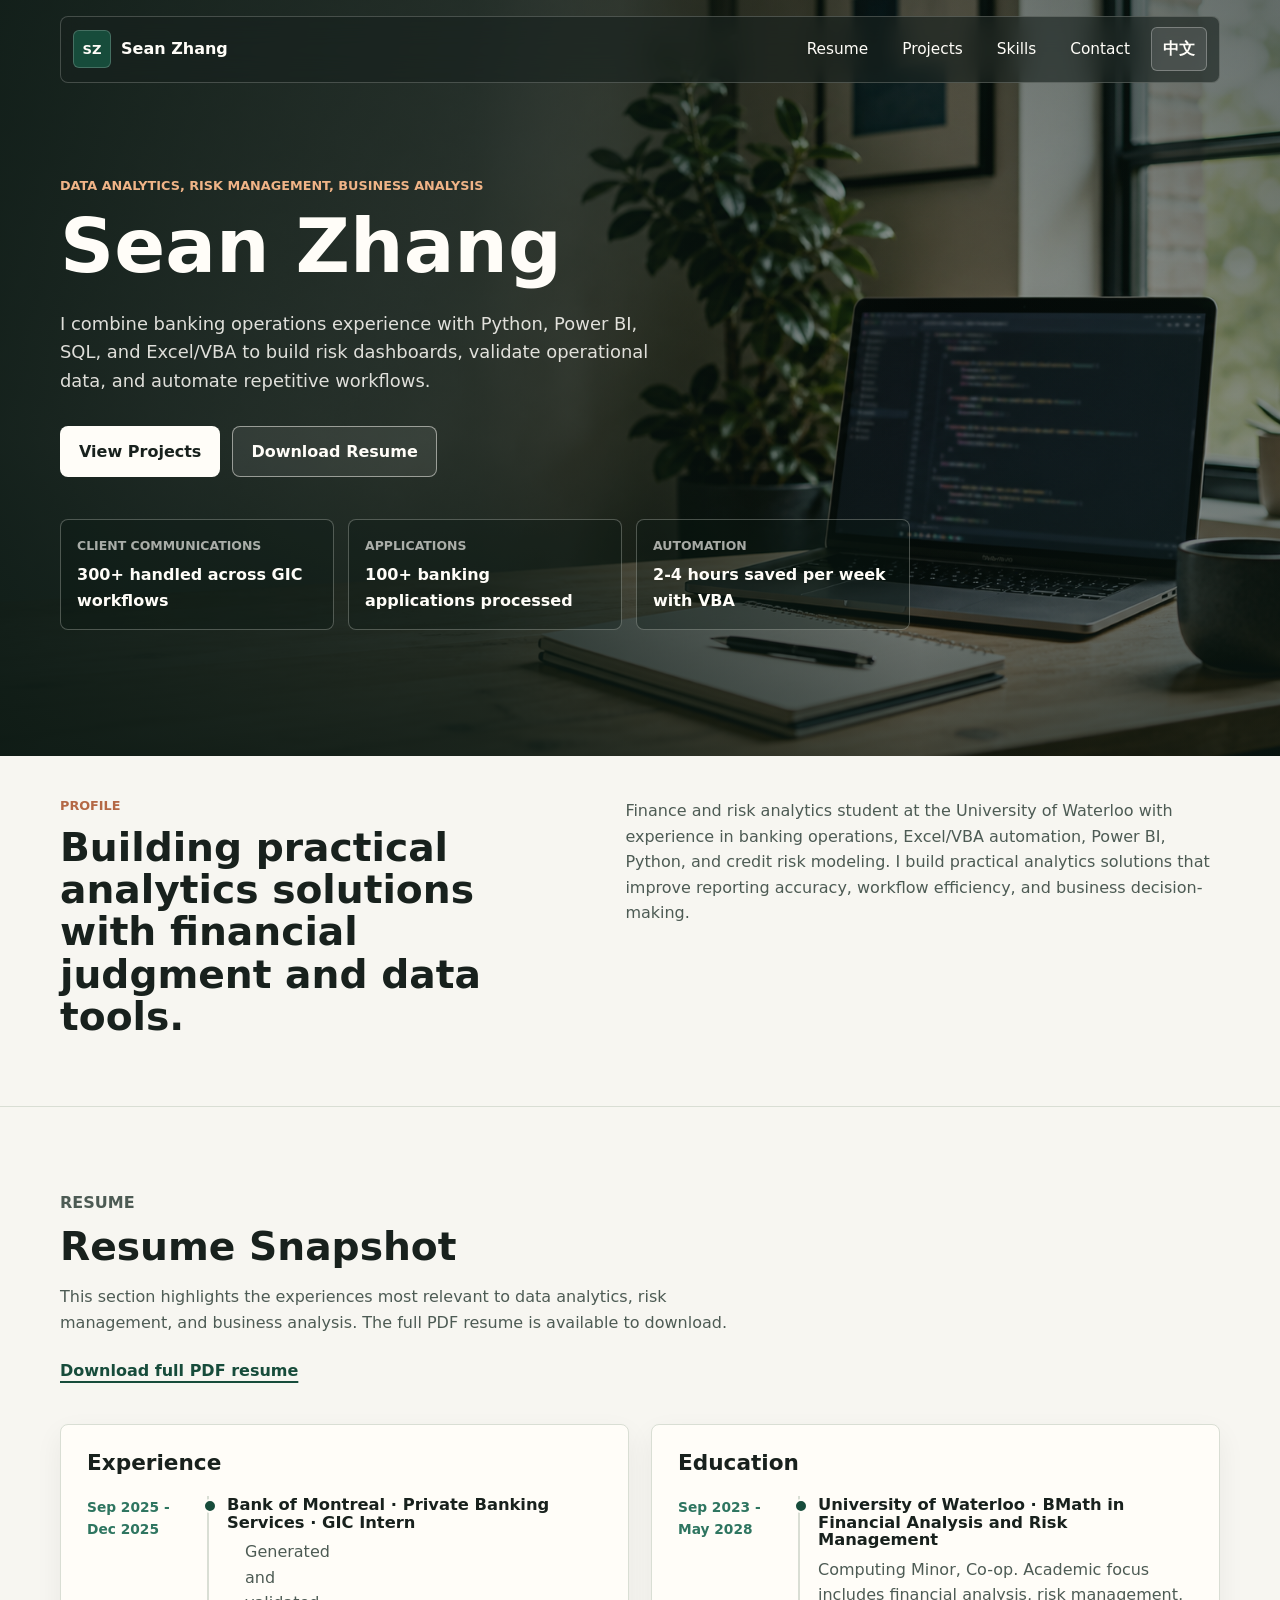
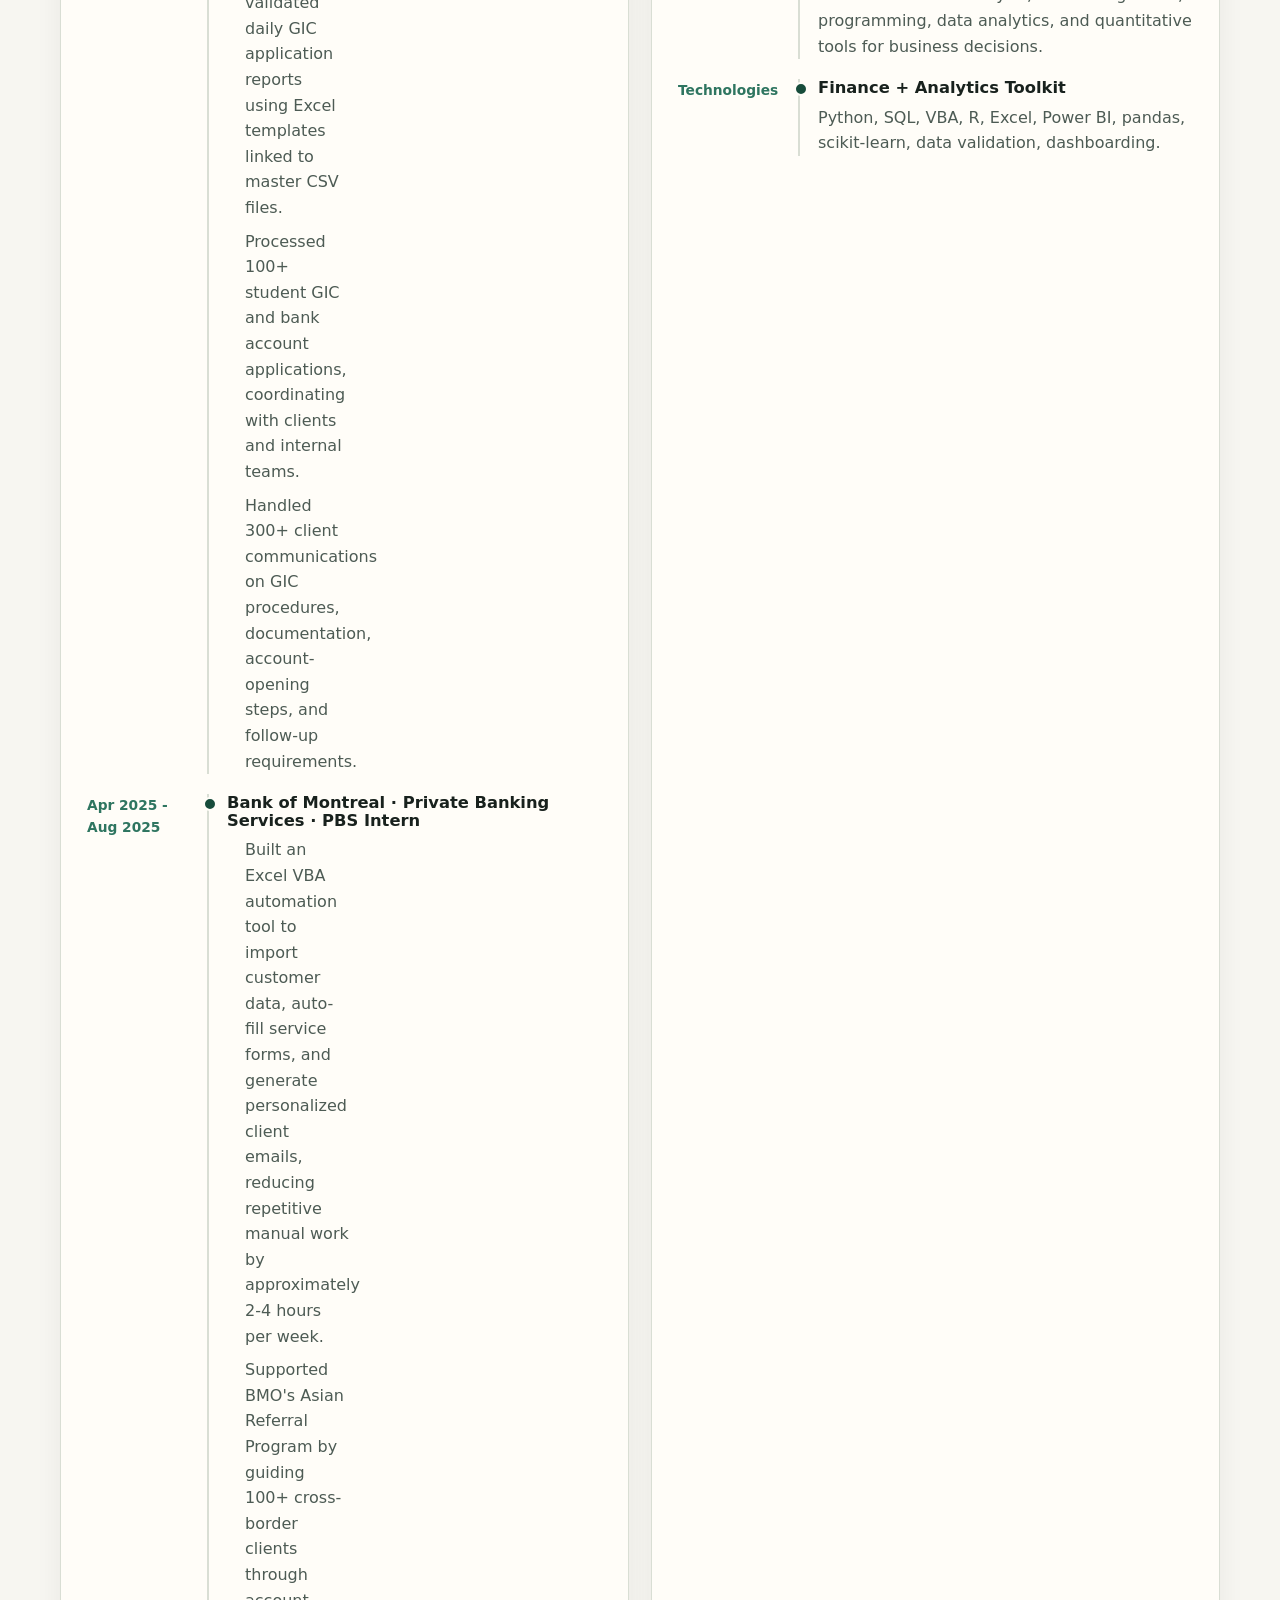
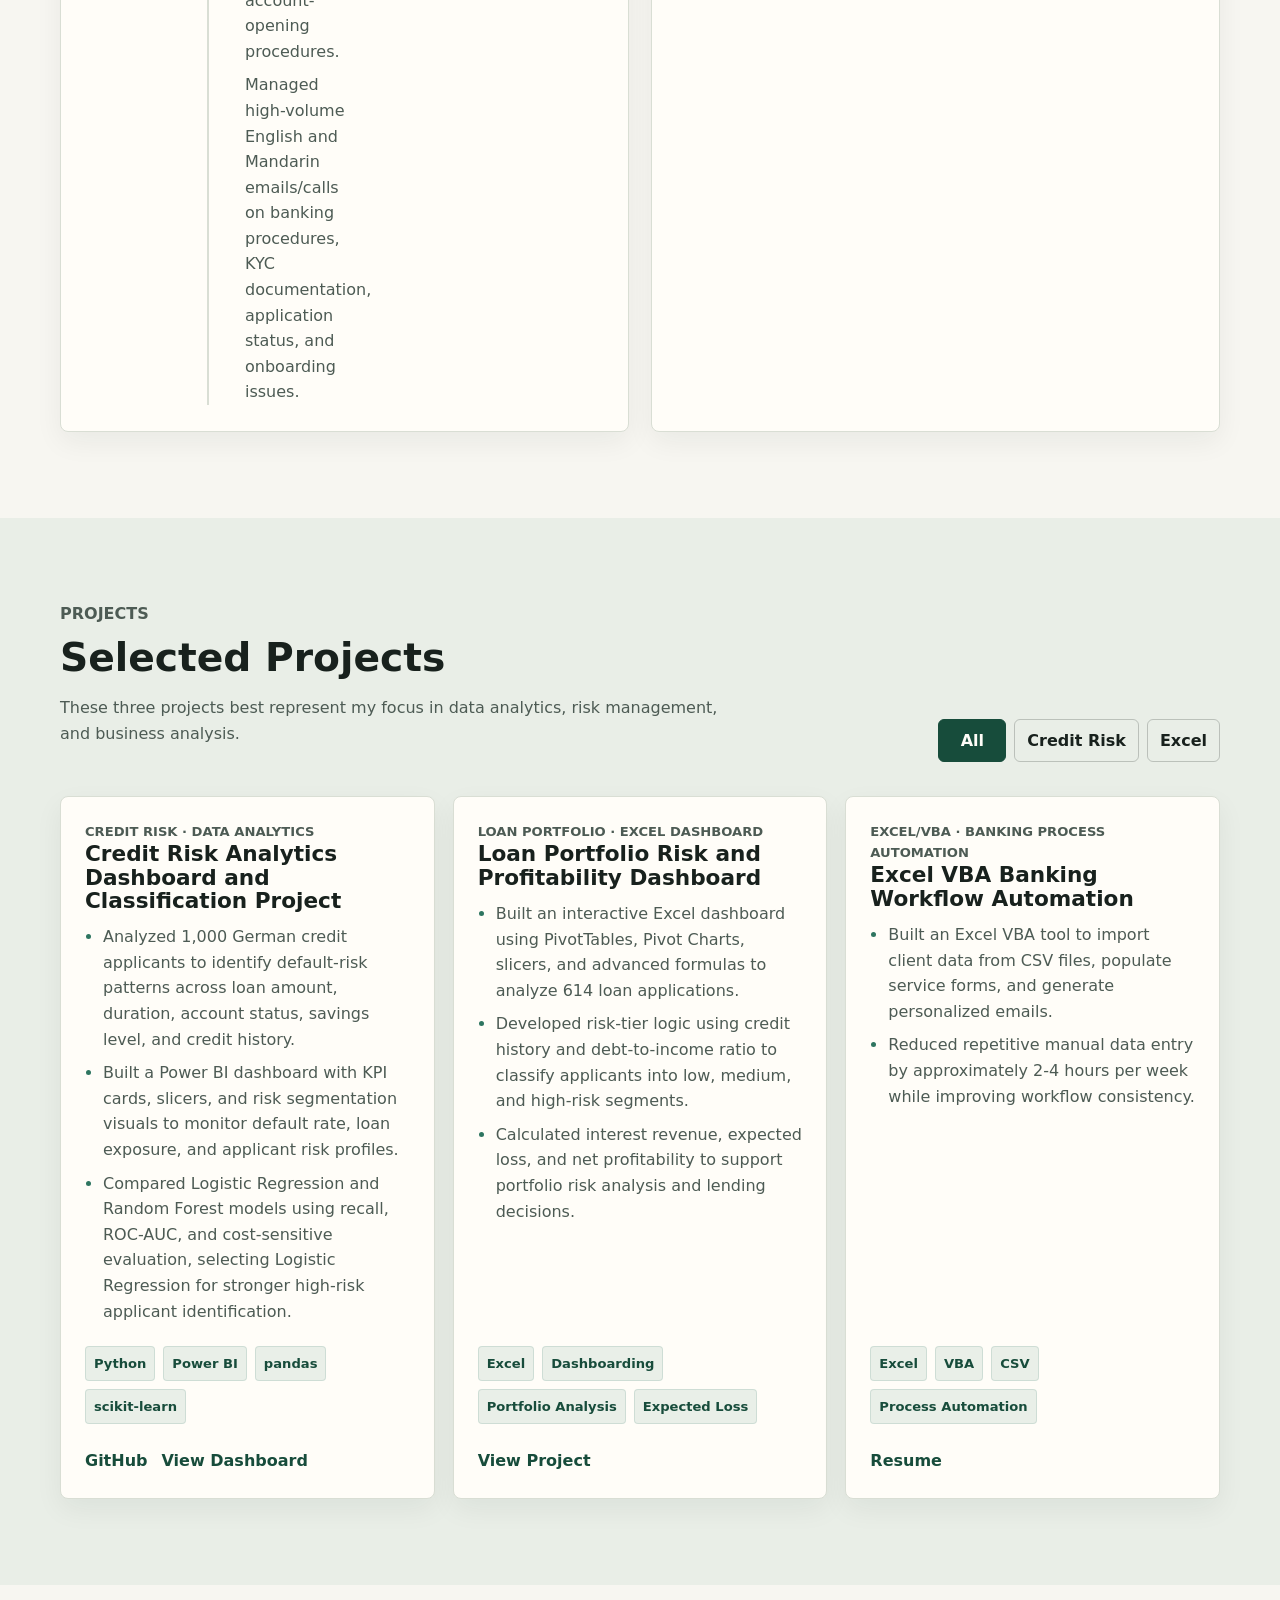
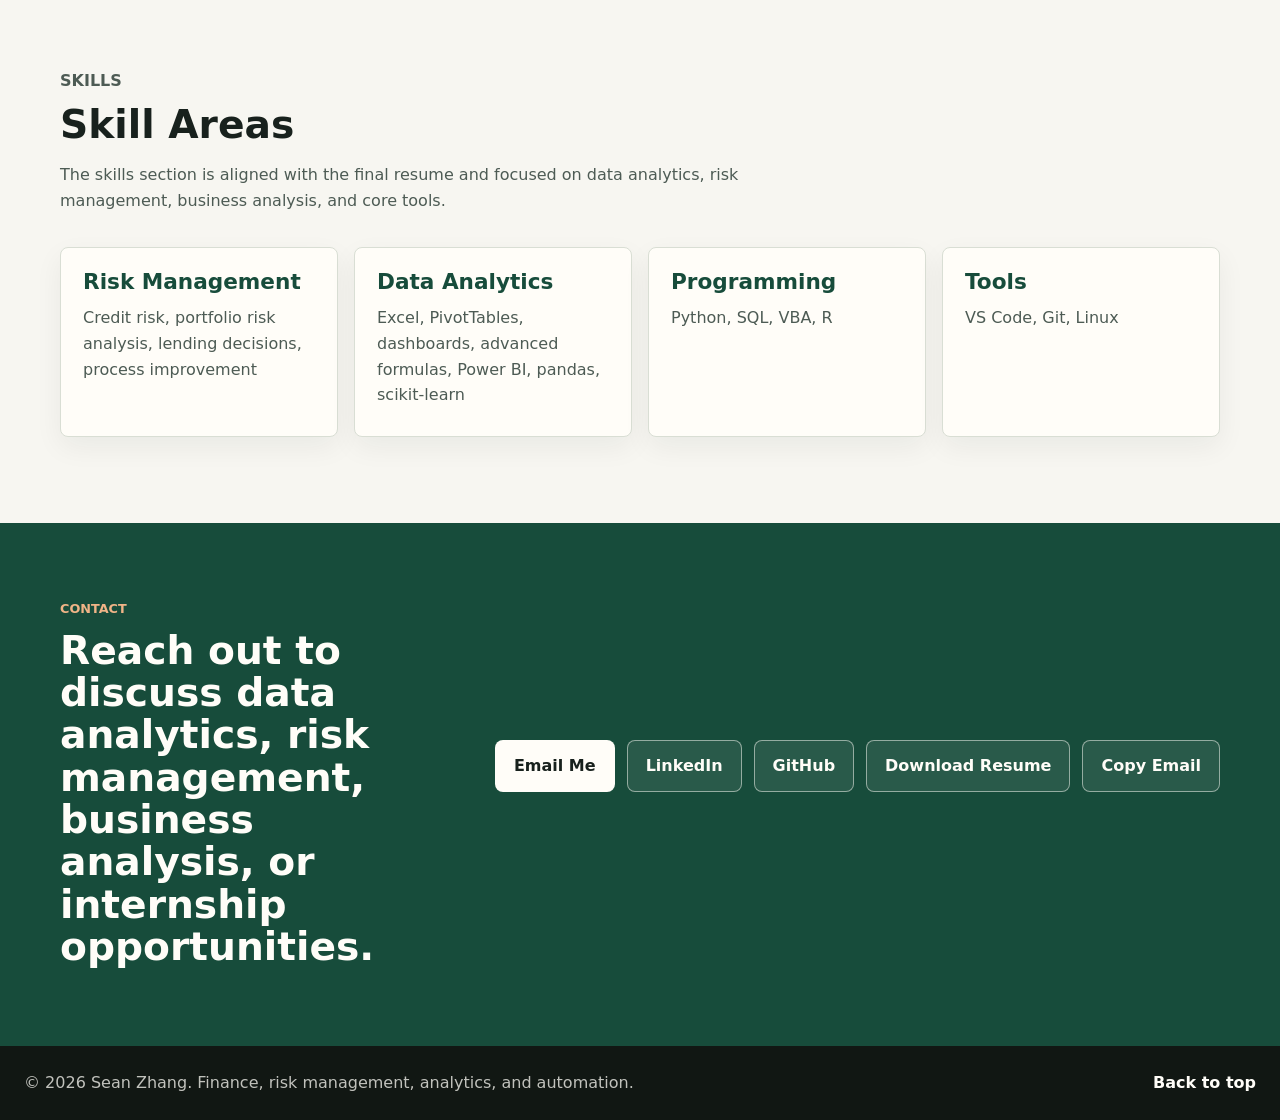
==== commit e3ced86d: "Update portfolio focus areas" ====
--- a/index.html
+++ b/index.html
@@ -5,9 +5,9 @@
     <meta name="viewport" content="width=device-width, initial-scale=1.0" />
     <meta
       name="description"
-      content="Sean Zhang's personal website for finance, risk management, data analytics, Excel automation projects, and resume."
+      content="Sean Zhang's personal website for data analytics, risk management, business analysis, Excel automation projects, and resume."
     />
-    <title>Sean Zhang | Finance &amp; Risk Management</title>
+    <title>Sean Zhang | Data Analytics, Risk Management &amp; Business Analysis</title>
     <link rel="preload" href="assets/portfolio-workspace.png" as="image" />
     <link rel="stylesheet" href="styles.css" />
   </head>
@@ -53,7 +53,7 @@
         <div class="hero__overlay" aria-hidden="true"></div>
 
         <div class="hero__content">
-          <p class="eyebrow" data-i18n="heroEyebrow">Finance, Risk &amp; Data Analytics</p>
+          <p class="eyebrow" data-i18n="heroEyebrow">Data Analytics, Risk Management, Business Analysis</p>
           <h1>Sean Zhang</h1>
           <p class="hero__summary" data-i18n="heroSummary">
             I combine banking operations experience with Python, Power BI, SQL, and Excel/VBA to build risk dashboards, validate operational data, and automate repetitive workflows.
@@ -99,7 +99,7 @@
             <p class="eyebrow" data-i18n="resumeEyebrow">Resume</p>
             <h2 data-i18n="resumeTitle">Resume Snapshot</h2>
             <p data-i18n="resumeBody">
-              This section highlights the experiences most relevant to finance, risk management, and data analytics. The full PDF resume is available to download.
+              This section highlights the experiences most relevant to data analytics, risk management, and business analysis. The full PDF resume is available to download.
             </p>
             <a class="inline-link" href="assets/sean-zhang-resume-2026-06.pdf" data-i18n="resumeDownload">Download full PDF resume</a>
           </div>
@@ -179,7 +179,7 @@
               <p class="eyebrow" data-i18n="projectsEyebrow">Projects</p>
               <h2 data-i18n="projectsTitle">Selected Projects</h2>
               <p data-i18n="projectsBody">
-                These three projects best represent my focus in finance, risk management, and Excel automation.
+                These three projects best represent my focus in data analytics, risk management, and business analysis.
               </p>
             </div>
 
@@ -300,13 +300,13 @@
             <p class="eyebrow" data-i18n="skillsEyebrow">Skills</p>
             <h2 data-i18n="skillsTitle">Skill Areas</h2>
             <p data-i18n="skillsBody">
-              The skills section is aligned with the final resume and focused on programming, analytics, business risk, and core tools.
+              The skills section is aligned with the final resume and focused on data analytics, risk management, business analysis, and core tools.
             </p>
           </div>
 
           <div class="skills-grid">
             <article class="skill-block">
-              <h3 data-i18n="skillFinanceTitle">Finance &amp; Risk</h3>
+              <h3 data-i18n="skillFinanceTitle">Risk Management</h3>
               <p data-i18n="skillFinanceBody">Credit risk, portfolio risk analysis, lending decisions, process improvement</p>
             </article>
             <article class="skill-block">
@@ -329,7 +329,7 @@
         <div class="section__inner contact-layout">
           <div>
             <p class="eyebrow" data-i18n="contactEyebrow">Contact</p>
-            <h2 data-i18n="contactTitle">Reach out to discuss finance, risk management, data analytics, or internship opportunities.</h2>
+            <h2 data-i18n="contactTitle">Reach out to discuss data analytics, risk management, business analysis, or internship opportunities.</h2>
           </div>
           <div class="contact-actions">
             <a class="button button--primary" href="mailto:s244zhan@uwaterloo.ca" data-i18n="contactEmailButton">Email Me</a>
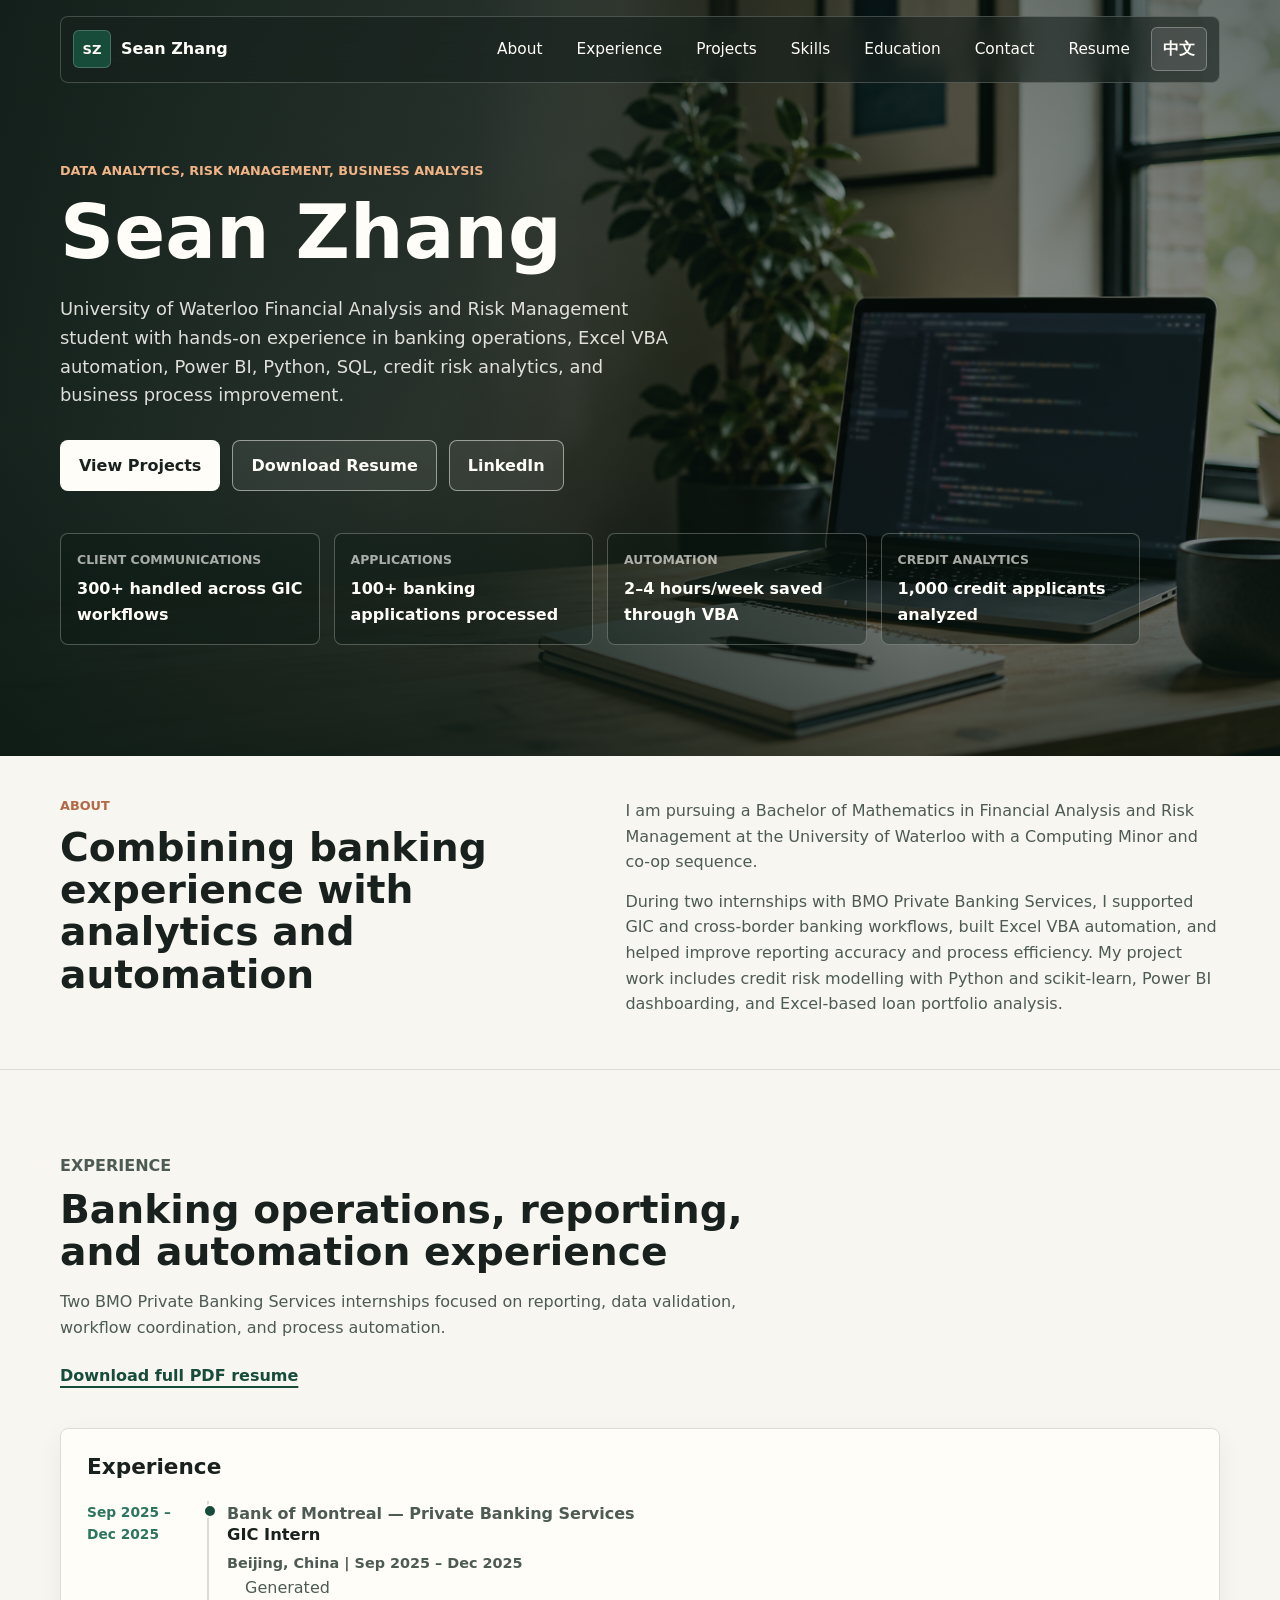
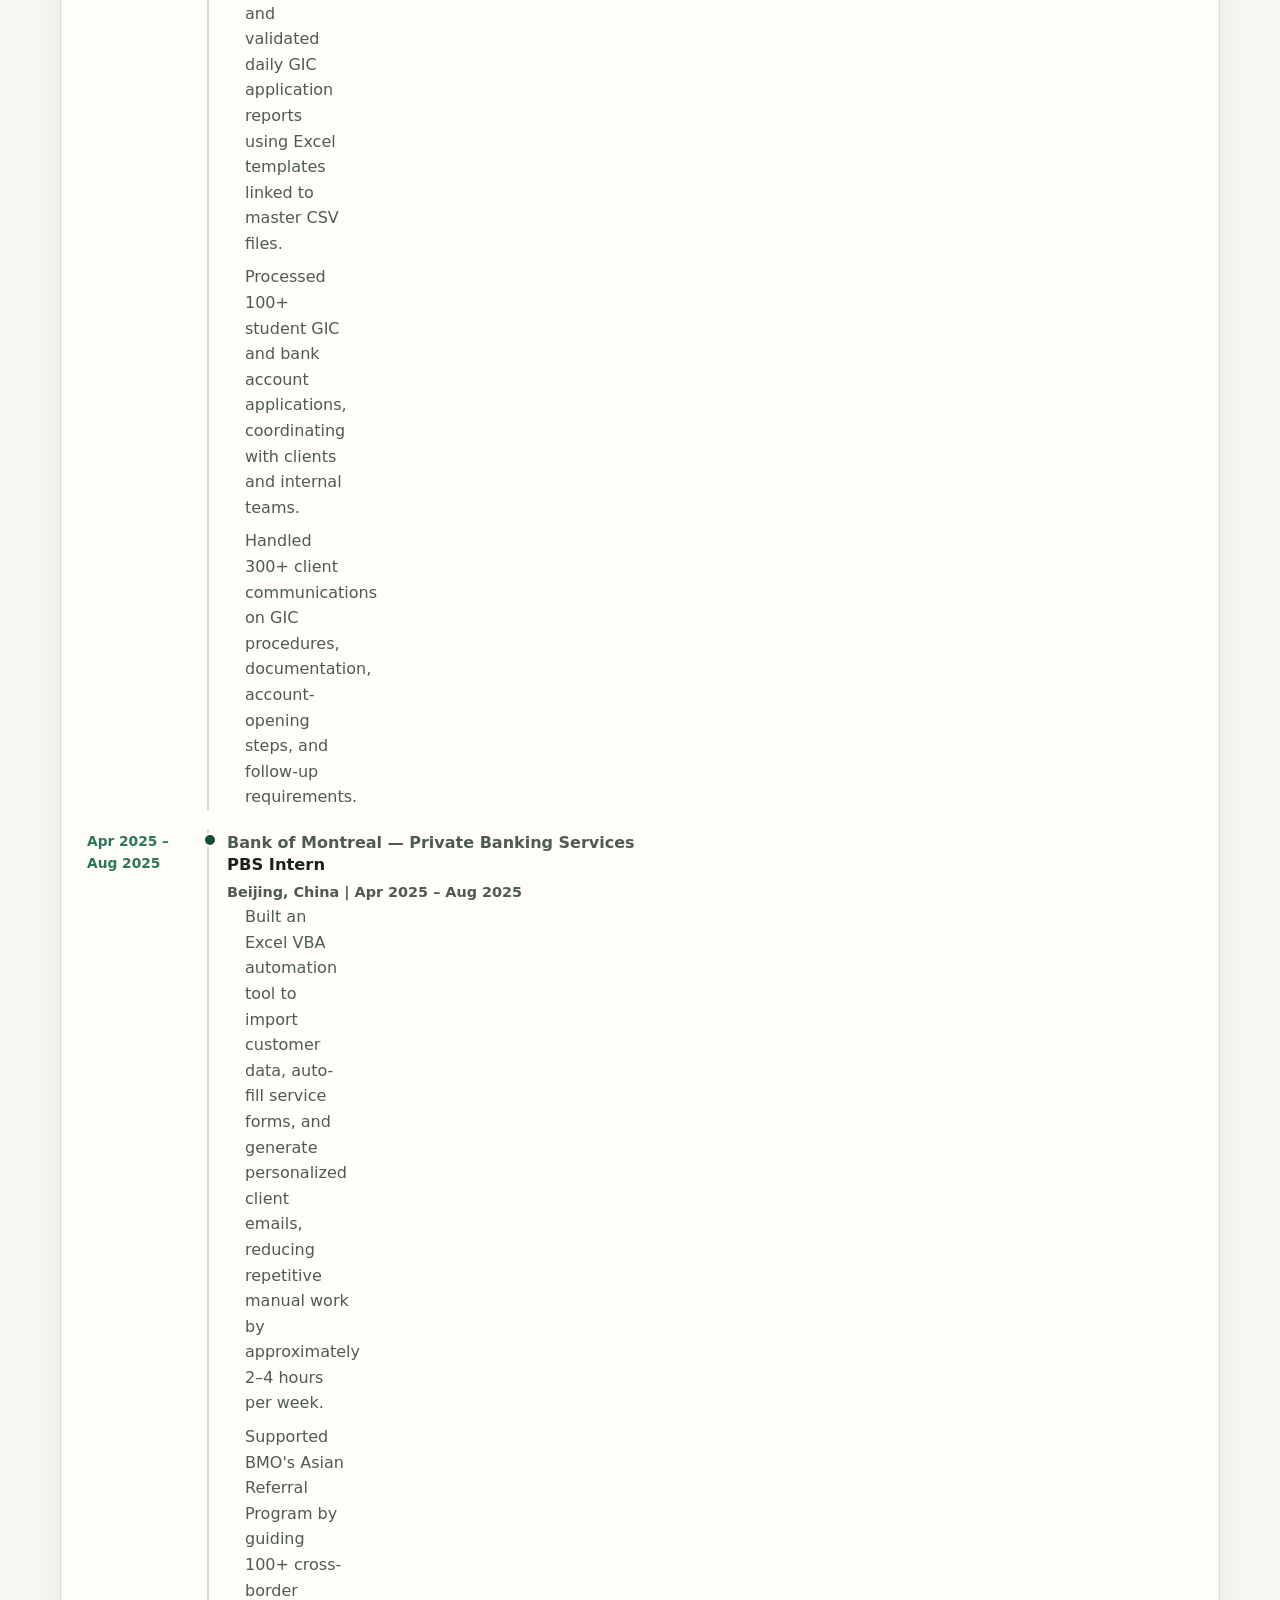
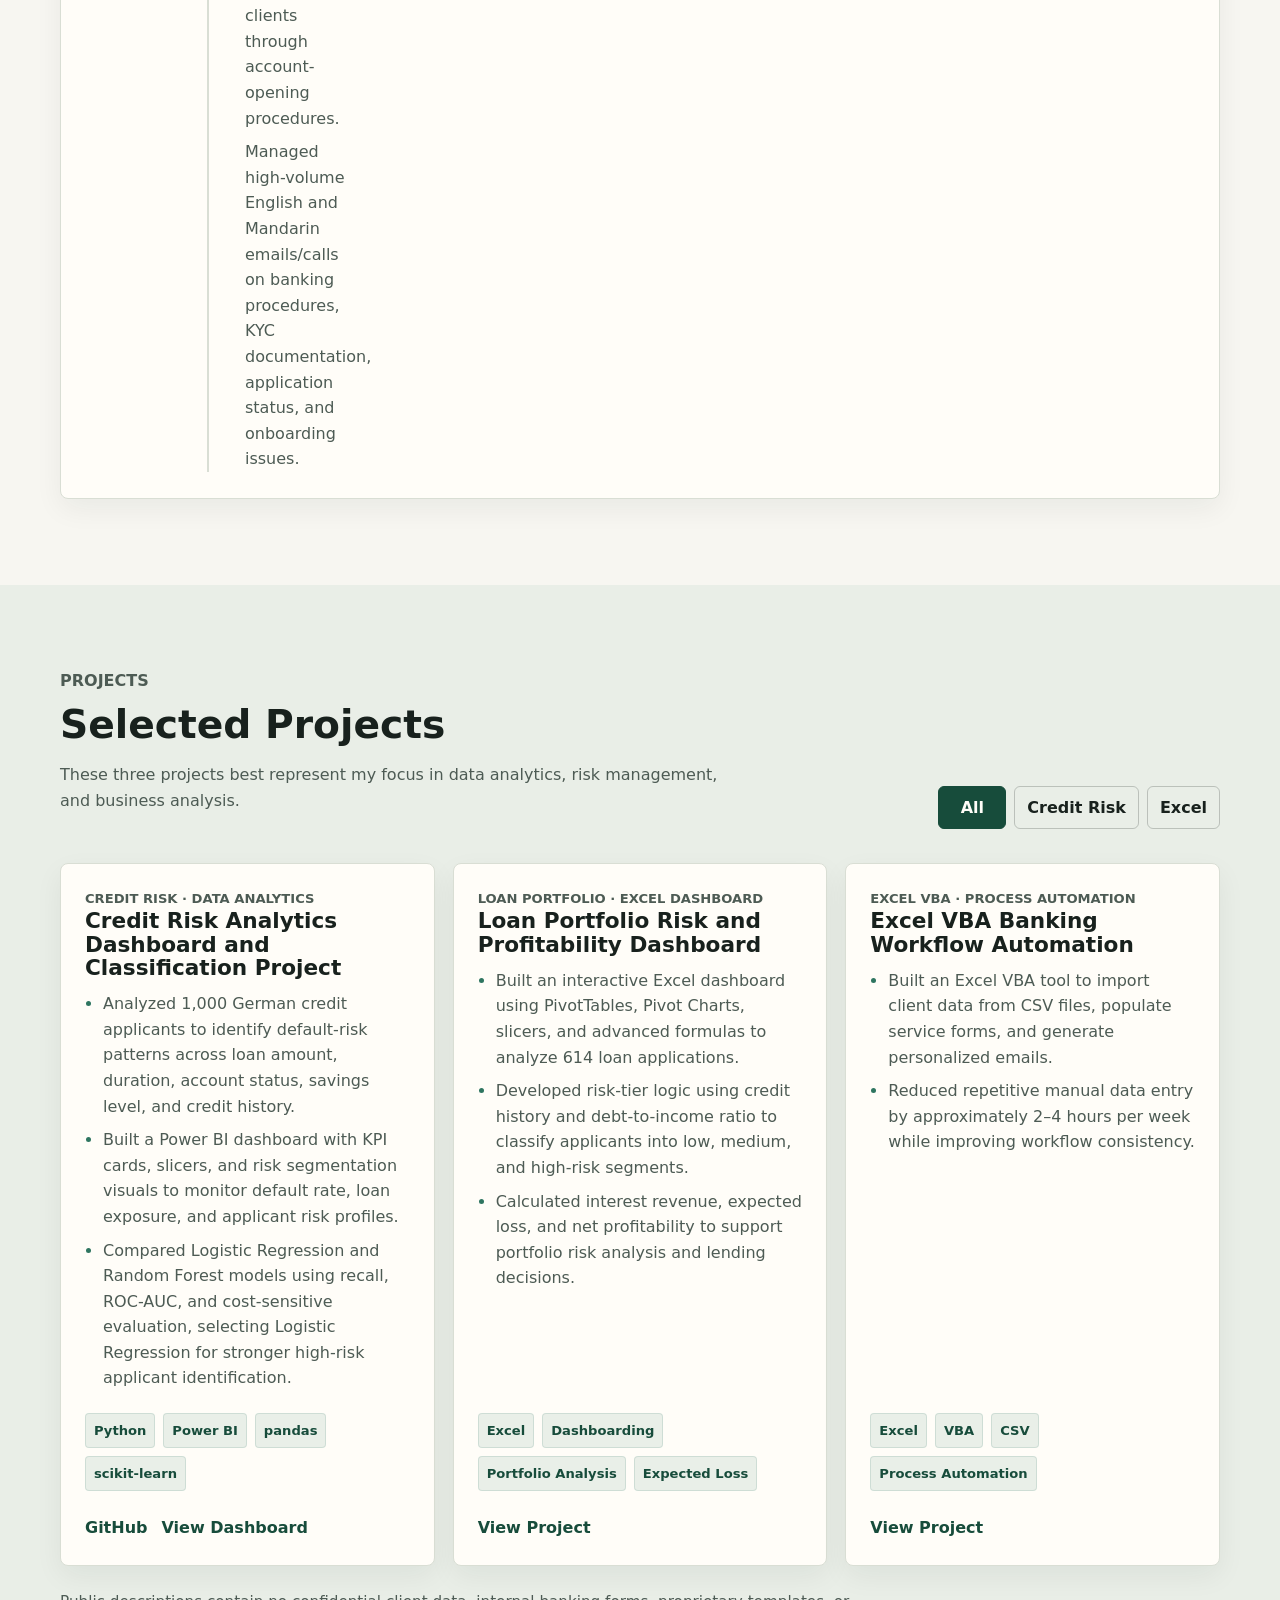
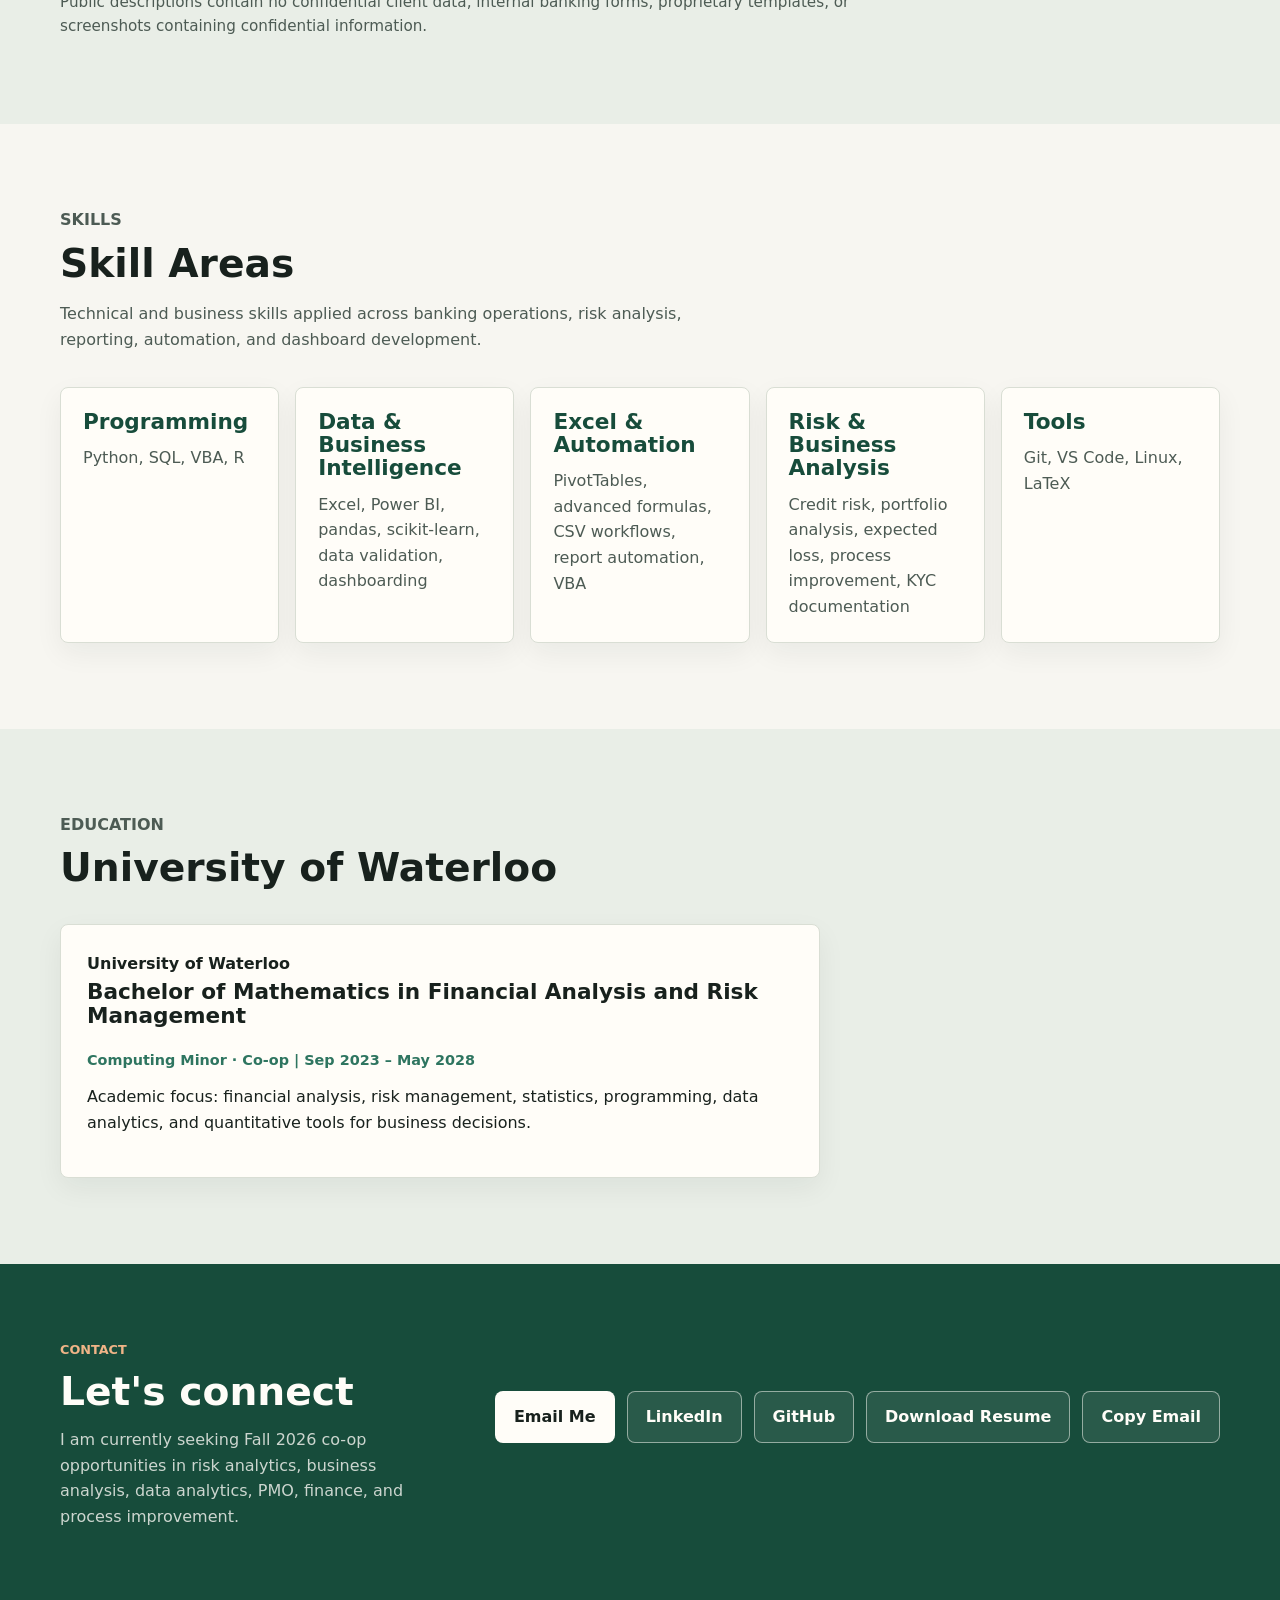
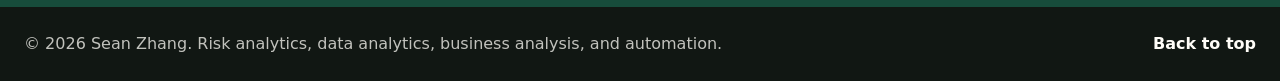
==== commit 79c98f5c: "Apply portfolio update checklist" ====
--- a/index.html
+++ b/index.html
@@ -7,7 +7,15 @@
       name="description"
       content="Sean Zhang's personal website for data analytics, risk management, business analysis, Excel automation projects, and resume."
     />
-    <title>Sean Zhang | Data Analytics, Risk Management &amp; Business Analysis</title>
+    <meta property="og:title" content="Sean Zhang | Risk, Data &amp; Business Analytics" />
+    <meta
+      property="og:description"
+      content="University of Waterloo Financial Analysis and Risk Management student with banking operations experience, Excel VBA automation, Power BI, Python, SQL, credit risk analytics, and business process improvement work."
+    />
+    <meta property="og:type" content="website" />
+    <meta property="og:url" content="https://seanzhang1022.github.io/" />
+    <meta property="og:image" content="https://seanzhang1022.github.io/assets/portfolio-workspace.png" />
+    <title>Sean Zhang | Risk, Data &amp; Business Analytics</title>
     <link rel="preload" href="assets/portfolio-workspace.png" as="image" />
     <link rel="stylesheet" href="styles.css" />
   </head>
@@ -22,10 +30,13 @@
 
       <div class="header-actions">
         <nav class="site-nav" id="site-nav" aria-label="Primary navigation" data-i18n-aria-label="mainNavAria">
-          <a href="#resume" data-i18n="navResume">Resume</a>
+          <a href="#about" data-i18n="navAbout">About</a>
+          <a href="#experience" data-i18n="navExperience">Experience</a>
           <a href="#projects" data-i18n="navProjects">Projects</a>
           <a href="#skills" data-i18n="navSkills">Skills</a>
+          <a href="#education" data-i18n="navEducation">Education</a>
           <a href="#contact" data-i18n="navContact">Contact</a>
+          <a href="assets/sean-zhang-resume-2026-06.pdf" target="_blank" rel="noopener noreferrer" data-i18n="navResume">Resume</a>
         </nav>
 
         <button
@@ -56,12 +67,29 @@
           <p class="eyebrow" data-i18n="heroEyebrow">Data Analytics, Risk Management, Business Analysis</p>
           <h1>Sean Zhang</h1>
           <p class="hero__summary" data-i18n="heroSummary">
-            I combine banking operations experience with Python, Power BI, SQL, and Excel/VBA to build risk dashboards, validate operational data, and automate repetitive workflows.
+            University of Waterloo Financial Analysis and Risk Management student with hands-on experience in banking operations, Excel VBA automation, Power BI, Python, SQL, credit risk analytics, and business process improvement.
           </p>
 
           <div class="hero__actions" aria-label="Primary actions" data-i18n-aria-label="heroActionsAria">
             <a class="button button--primary" href="#projects" data-i18n="heroProjectsButton">View Projects</a>
-            <a class="button button--secondary" href="assets/sean-zhang-resume-2026-06.pdf" data-i18n="heroResumeButton">Download Resume</a>
+            <a
+              class="button button--secondary"
+              href="assets/sean-zhang-resume-2026-06.pdf"
+              target="_blank"
+              rel="noopener noreferrer"
+              data-i18n="heroResumeButton"
+            >
+              Download Resume
+            </a>
+            <a
+              class="button button--secondary"
+              href="https://linkedin.com/in/seanzhang1022"
+              target="_blank"
+              rel="noopener noreferrer"
+              data-i18n="heroLinkedinButton"
+            >
+              LinkedIn
+            </a>
           </div>
 
           <dl class="hero__facts" aria-label="Personal overview" data-i18n-aria-label="heroFactsAria">
@@ -75,43 +103,62 @@
             </div>
             <div>
               <dt data-i18n="factToolsLabel">Automation</dt>
-              <dd data-i18n="factToolsValue">2-4 hours saved per week with VBA</dd>
+              <dd data-i18n="factToolsValue">2–4 hours/week saved through VBA</dd>
+            </div>
+            <div>
+              <dt data-i18n="factCreditLabel">Credit analytics</dt>
+              <dd data-i18n="factCreditValue">1,000 credit applicants analyzed</dd>
             </div>
           </dl>
         </div>
       </section>
 
-      <section class="section section--intro" aria-label="Profile summary" data-i18n-aria-label="introAria">
+      <section class="section section--intro" id="about" aria-label="About Sean Zhang" data-i18n-aria-label="introAria">
         <div class="section__inner intro-grid">
           <div>
-            <p class="eyebrow" data-i18n="profileEyebrow">Profile</p>
-            <h2 data-i18n="profileTitle">Building practical analytics solutions with financial judgment and data tools.</h2>
-          </div>
-          <p data-i18n="profileBody">
-            Finance and risk analytics student at the University of Waterloo with experience in banking operations, Excel/VBA automation, Power BI, Python, and credit risk modeling. I build practical analytics solutions that improve reporting accuracy, workflow efficiency, and business decision-making.
-          </p>
-        </div>
-      </section>
-
-      <section class="section" id="resume">
+            <p class="eyebrow" data-i18n="profileEyebrow">About</p>
+            <h2 data-i18n="profileTitle">Combining banking experience with analytics and automation</h2>
+          </div>
+          <div class="intro-copy">
+            <p data-i18n="profileBody">
+              I am pursuing a Bachelor of Mathematics in Financial Analysis and Risk Management at the University of Waterloo with a Computing Minor and co-op sequence.
+            </p>
+            <p data-i18n="profileBody2">
+              During two internships with BMO Private Banking Services, I supported GIC and cross-border banking workflows, built Excel VBA automation, and helped improve reporting accuracy and process efficiency. My project work includes credit risk modelling with Python and scikit-learn, Power BI dashboarding, and Excel-based loan portfolio analysis.
+            </p>
+          </div>
+        </div>
+      </section>
+
+      <section class="section" id="experience">
         <div class="section__inner">
           <div class="section-heading">
-            <p class="eyebrow" data-i18n="resumeEyebrow">Resume</p>
-            <h2 data-i18n="resumeTitle">Resume Snapshot</h2>
+            <p class="eyebrow" data-i18n="experienceEyebrow">Experience</p>
+            <h2 data-i18n="experienceHeading">Banking operations, reporting, and automation experience</h2>
             <p data-i18n="resumeBody">
-              This section highlights the experiences most relevant to data analytics, risk management, and business analysis. The full PDF resume is available to download.
-            </p>
-            <a class="inline-link" href="assets/sean-zhang-resume-2026-06.pdf" data-i18n="resumeDownload">Download full PDF resume</a>
-          </div>
-
-          <div class="resume-layout">
+              Two BMO Private Banking Services internships focused on reporting, data validation, workflow coordination, and process automation.
+            </p>
+            <a
+              class="inline-link"
+              href="assets/sean-zhang-resume-2026-06.pdf"
+              target="_blank"
+              rel="noopener noreferrer"
+              data-i18n="resumeDownload"
+            >
+              Download full PDF resume
+            </a>
+          </div>
+
+          <div class="resume-layout resume-layout--single">
             <article class="timeline-block">
               <h3 data-i18n="experienceTitle">Experience</h3>
               <ol class="timeline">
                 <li>
-                  <div class="timeline__date" data-i18n="bmoGicDate">Sep 2025 - Dec 2025</div>
+                  <div class="timeline__date" data-i18n="bmoGicDate">Sep 2025 – Dec 2025</div>
                   <div class="timeline__body">
-                    <h4 data-i18n="bmoGicTitle">Bank of Montreal · Private Banking Services · GIC Intern</h4>
+                    <p class="timeline__company" data-i18n="bmoGicCompany">Bank of Montreal — Private Banking Services</p>
+                    <h4 data-i18n="bmoGicTitle">GIC Intern</h4>
+                    <p class="timeline__meta" data-i18n="bmoGicMeta">Beijing, China | Sep 2025 – Dec 2025</p>
                     <ul class="detail-list">
                       <li data-i18n="bmoGicBullet1">
                         Generated and validated daily GIC application reports using Excel templates linked to master CSV files.
@@ -126,12 +173,14 @@
                   </div>
                 </li>
                 <li>
-                  <div class="timeline__date" data-i18n="bmoPbsDate">Apr 2025 - Aug 2025</div>
+                  <div class="timeline__date" data-i18n="bmoPbsDate">Apr 2025 – Aug 2025</div>
                   <div class="timeline__body">
-                    <h4 data-i18n="bmoPbsTitle">Bank of Montreal · Private Banking Services · PBS Intern</h4>
+                    <p class="timeline__company" data-i18n="bmoPbsCompany">Bank of Montreal — Private Banking Services</p>
+                    <h4 data-i18n="bmoPbsTitle">PBS Intern</h4>
+                    <p class="timeline__meta" data-i18n="bmoPbsMeta">Beijing, China | Apr 2025 – Aug 2025</p>
                     <ul class="detail-list">
                       <li data-i18n="bmoPbsBullet1">
-                        Built an Excel VBA automation tool to import customer data, auto-fill service forms, and generate personalized client emails, reducing repetitive manual work by approximately 2-4 hours per week.
+                        Built an Excel VBA automation tool to import customer data, auto-fill service forms, and generate personalized client emails, reducing repetitive manual work by approximately 2–4 hours per week.
                       </li>
                       <li data-i18n="bmoPbsBullet2">
                         Supported BMO's Asian Referral Program by guiding 100+ cross-border clients through account-opening procedures.
@@ -145,29 +194,6 @@
               </ol>
             </article>
 
-            <article class="timeline-block">
-              <h3 data-i18n="educationTitle">Education</h3>
-              <ol class="timeline">
-                <li>
-                  <div class="timeline__date" data-i18n="waterlooDate">Sep 2023 - May 2028</div>
-                  <div class="timeline__body">
-                    <h4 data-i18n="waterlooTitle">University of Waterloo · BMath in Financial Analysis and Risk Management</h4>
-                    <p data-i18n="waterlooBody">
-                      Computing Minor, Co-op. Academic focus includes financial analysis, risk management, programming, data analytics, and quantitative tools for business decisions.
-                    </p>
-                  </div>
-                </li>
-                <li>
-                  <div class="timeline__date" data-i18n="techDate">Technologies</div>
-                  <div class="timeline__body">
-                    <h4 data-i18n="techTitle">Finance + Analytics Toolkit</h4>
-                    <p data-i18n="techBody">
-                      Python, SQL, VBA, R, Excel, Power BI, pandas, scikit-learn, data validation, dashboarding.
-                    </p>
-                  </div>
-                </li>
-              </ol>
-            </article>
           </div>
         </div>
       </section>
@@ -229,7 +255,7 @@
                   GitHub
                 </a>
                 <a
-                  href="https://github.com/seanzhang1022/credit-risk-analytics-dashboard/tree/main/powerbi"
+                  href="https://github.com/seanzhang1022/credit-risk-analytics-dashboard/blob/main/powerbi/Credit%20Risk%20Executive%20Overview.pbix"
                   target="_blank"
                   rel="noopener noreferrer"
                   data-i18n="projectDashboardLink"
@@ -262,13 +288,13 @@
                 <li>Expected Loss</li>
               </ul>
               <div class="project-card__links">
-                <a href="assets/sean-zhang-resume-2026-06.pdf" data-i18n="loanProjectLink">View Project</a>
+                <a href="loan-portfolio-dashboard.html" data-i18n="loanProjectLink">View Project</a>
               </div>
             </article>
 
             <article class="project-card" data-category="excel">
               <div class="project-card__top">
-                <p class="project-card__type" data-i18n="excelProjectType">Excel/VBA · Banking Process Automation</p>
+                <p class="project-card__type" data-i18n="excelProjectType">Excel VBA · Process Automation</p>
                 <h3 data-i18n="excelProjectTitle">Excel VBA Banking Workflow Automation</h3>
               </div>
               <ul class="detail-list project-detail-list">
@@ -276,7 +302,7 @@
                   Built an Excel VBA tool to import client data from CSV files, populate service forms, and generate personalized emails.
                 </li>
                 <li data-i18n="excelProjectBullet2">
-                  Reduced repetitive manual data entry by approximately 2-4 hours per week while improving workflow consistency.
+                  Reduced repetitive manual data entry by approximately 2–4 hours per week while improving workflow consistency.
                 </li>
               </ul>
               <ul class="tag-list" aria-label="Technology stack" data-i18n-aria-label="techStackAria">
@@ -286,11 +312,14 @@
                 <li>Process Automation</li>
               </ul>
               <div class="project-card__links">
-                <a href="assets/sean-zhang-resume-2026-06.pdf" data-i18n="projectResumeLink">Resume</a>
-              </div>
-            </article>
-
-          </div>
+                <a href="vba-banking-workflow.html" data-i18n="vbaProjectLink">View Project</a>
+              </div>
+            </article>
+
+          </div>
+          <p class="project-disclaimer" data-i18n="projectDisclaimer">
+            Public descriptions contain no confidential client data, internal banking forms, proprietary templates, or screenshots containing confidential information.
+          </p>
         </div>
       </section>
 
@@ -300,28 +329,50 @@
             <p class="eyebrow" data-i18n="skillsEyebrow">Skills</p>
             <h2 data-i18n="skillsTitle">Skill Areas</h2>
             <p data-i18n="skillsBody">
-              The skills section is aligned with the final resume and focused on data analytics, risk management, business analysis, and core tools.
+              Technical and business skills applied across banking operations, risk analysis, reporting, automation, and dashboard development.
             </p>
           </div>
 
           <div class="skills-grid">
             <article class="skill-block">
-              <h3 data-i18n="skillFinanceTitle">Risk Management</h3>
-              <p data-i18n="skillFinanceBody">Credit risk, portfolio risk analysis, lending decisions, process improvement</p>
+              <h3 data-i18n="skillProgrammingTitle">Programming</h3>
+              <p data-i18n="skillProgrammingBody">Python, SQL, VBA, R</p>
             </article>
             <article class="skill-block">
-              <h3 data-i18n="skillAnalyticsTitle">Data Analytics</h3>
-              <p data-i18n="skillAnalyticsBody">Excel, PivotTables, dashboards, advanced formulas, Power BI, pandas, scikit-learn</p>
+              <h3 data-i18n="skillAnalyticsTitle">Data &amp; Business Intelligence</h3>
+              <p data-i18n="skillAnalyticsBody">Excel, Power BI, pandas, scikit-learn, data validation, dashboarding</p>
             </article>
             <article class="skill-block">
-              <h3 data-i18n="skillExcelTitle">Programming</h3>
-              <p data-i18n="skillExcelBody">Python, SQL, VBA, R</p>
+              <h3 data-i18n="skillExcelTitle">Excel &amp; Automation</h3>
+              <p data-i18n="skillExcelBody">PivotTables, advanced formulas, CSV workflows, report automation, VBA</p>
+            </article>
+            <article class="skill-block">
+              <h3 data-i18n="skillRiskTitle">Risk &amp; Business Analysis</h3>
+              <p data-i18n="skillRiskBody">Credit risk, portfolio analysis, expected loss, process improvement, KYC documentation</p>
             </article>
             <article class="skill-block">
               <h3 data-i18n="skillToolsTitle">Tools</h3>
-              <p data-i18n="skillToolsBody">VS Code, Git, Linux</p>
-            </article>
-          </div>
+              <p data-i18n="skillToolsBody">Git, VS Code, Linux, LaTeX</p>
+            </article>
+          </div>
+        </div>
+      </section>
+
+      <section class="section section--muted" id="education">
+        <div class="section__inner">
+          <div class="section-heading">
+            <p class="eyebrow" data-i18n="educationEyebrow">Education</p>
+            <h2 data-i18n="educationHeading">University of Waterloo</h2>
+          </div>
+
+          <article class="timeline-block education-block">
+            <p class="timeline__company" data-i18n="waterlooSchool">University of Waterloo</p>
+            <h3 data-i18n="waterlooTitle">Bachelor of Mathematics in Financial Analysis and Risk Management</h3>
+            <p class="timeline__meta" data-i18n="waterlooMeta">Computing Minor · Co-op | Sep 2023 – May 2028</p>
+            <p data-i18n="waterlooBody">
+              Academic focus: financial analysis, risk management, statistics, programming, data analytics, and quantitative tools for business decisions.
+            </p>
+          </article>
         </div>
       </section>
 
@@ -329,11 +380,22 @@
         <div class="section__inner contact-layout">
           <div>
             <p class="eyebrow" data-i18n="contactEyebrow">Contact</p>
-            <h2 data-i18n="contactTitle">Reach out to discuss data analytics, risk management, business analysis, or internship opportunities.</h2>
+            <h2 data-i18n="contactTitle">Let's connect</h2>
+            <p class="contact-copy" data-i18n="contactBody">
+              I am currently seeking Fall 2026 co-op opportunities in risk analytics, business analysis, data analytics, PMO, finance, and process improvement.
+            </p>
           </div>
           <div class="contact-actions">
             <a class="button button--primary" href="mailto:s244zhan@uwaterloo.ca" data-i18n="contactEmailButton">Email Me</a>
-            <a class="button button--secondary" href="https://linkedin.com/in/seanzhang1022" data-i18n="contactLinkedinButton">LinkedIn</a>
+            <a
+              class="button button--secondary"
+              href="https://linkedin.com/in/seanzhang1022"
+              target="_blank"
+              rel="noopener noreferrer"
+              data-i18n="contactLinkedinButton"
+            >
+              LinkedIn
+            </a>
             <a
               class="button button--secondary"
               href="https://github.com/seanzhang1022"
@@ -343,7 +405,13 @@
             >
               GitHub
             </a>
-            <a class="button button--secondary" href="assets/sean-zhang-resume-2026-06.pdf" data-i18n="contactResumeButton">
+            <a
+              class="button button--secondary"
+              href="assets/sean-zhang-resume-2026-06.pdf"
+              target="_blank"
+              rel="noopener noreferrer"
+              data-i18n="contactResumeButton"
+            >
               Download Resume
             </a>
             <button class="button button--secondary" type="button" data-copy-email data-email="s244zhan@uwaterloo.ca" data-i18n="contactCopyButton">
@@ -356,7 +424,7 @@
     </main>
 
     <footer class="site-footer">
-      <p data-i18n="footerText">© 2026 Sean Zhang. Finance, risk management, analytics, and automation.</p>
+      <p data-i18n="footerText">© 2026 Sean Zhang. Risk analytics, data analytics, business analysis, and automation.</p>
       <a href="#top" data-i18n="footerTop">Back to top</a>
     </footer>
 
--- a/styles.css
+++ b/styles.css
@@ -355,9 +355,9 @@
 
 .hero__facts {
   display: grid;
-  grid-template-columns: repeat(3, minmax(0, 1fr));
+  grid-template-columns: repeat(4, minmax(0, 1fr));
   gap: 14px;
-  max-width: 850px;
+  max-width: 1080px;
   margin: 42px 0 0;
 }
 
@@ -416,6 +416,16 @@
   font-size: 1rem;
 }
 
+.intro-copy {
+  display: grid;
+  gap: 14px;
+}
+
+.intro-copy p {
+  margin-bottom: 0;
+  color: var(--ink-soft);
+}
+
 .section-heading {
   max-width: 700px;
   margin-bottom: 34px;
@@ -454,6 +464,10 @@
   display: grid;
   grid-template-columns: repeat(2, minmax(0, 1fr));
   gap: 22px;
+}
+
+.resume-layout--single {
+  grid-template-columns: 1fr;
 }
 
 .timeline-block,
@@ -518,6 +532,19 @@
   color: var(--ink-soft);
 }
 
+.timeline__company {
+  margin-bottom: 4px;
+  color: var(--ink);
+  font-weight: 820;
+}
+
+.timeline__meta {
+  margin-bottom: 12px;
+  color: var(--green-2);
+  font-size: 0.9rem;
+  font-weight: 760;
+}
+
 .detail-list {
   display: grid;
   gap: 8px;
@@ -624,9 +651,28 @@
   outline: none;
 }
 
+.project-disclaimer {
+  max-width: 820px;
+  margin: 24px 0 0;
+  color: var(--ink-soft);
+  font-size: 0.95rem;
+}
+
+.project-page {
+  padding-top: 132px;
+}
+
+.project-page h1 {
+  color: var(--ink);
+}
+
+.project-page__summary {
+  color: var(--ink-soft);
+}
+
 .skills-grid {
   display: grid;
-  grid-template-columns: repeat(4, minmax(0, 1fr));
+  grid-template-columns: repeat(5, minmax(0, 1fr));
   gap: 16px;
 }
 
@@ -637,6 +683,11 @@
 
 .skill-block h3 {
   color: var(--green);
+}
+
+.education-block {
+  max-width: 760px;
+  padding: 26px;
 }
 
 .contact-section {
@@ -654,7 +705,13 @@
 
 .contact-layout h2 {
   max-width: 720px;
+  margin-bottom: 14px;
+}
+
+.contact-copy {
+  max-width: 720px;
   margin-bottom: 0;
+  color: rgba(255, 253, 248, 0.78);
 }
 
 .contact-section .eyebrow {
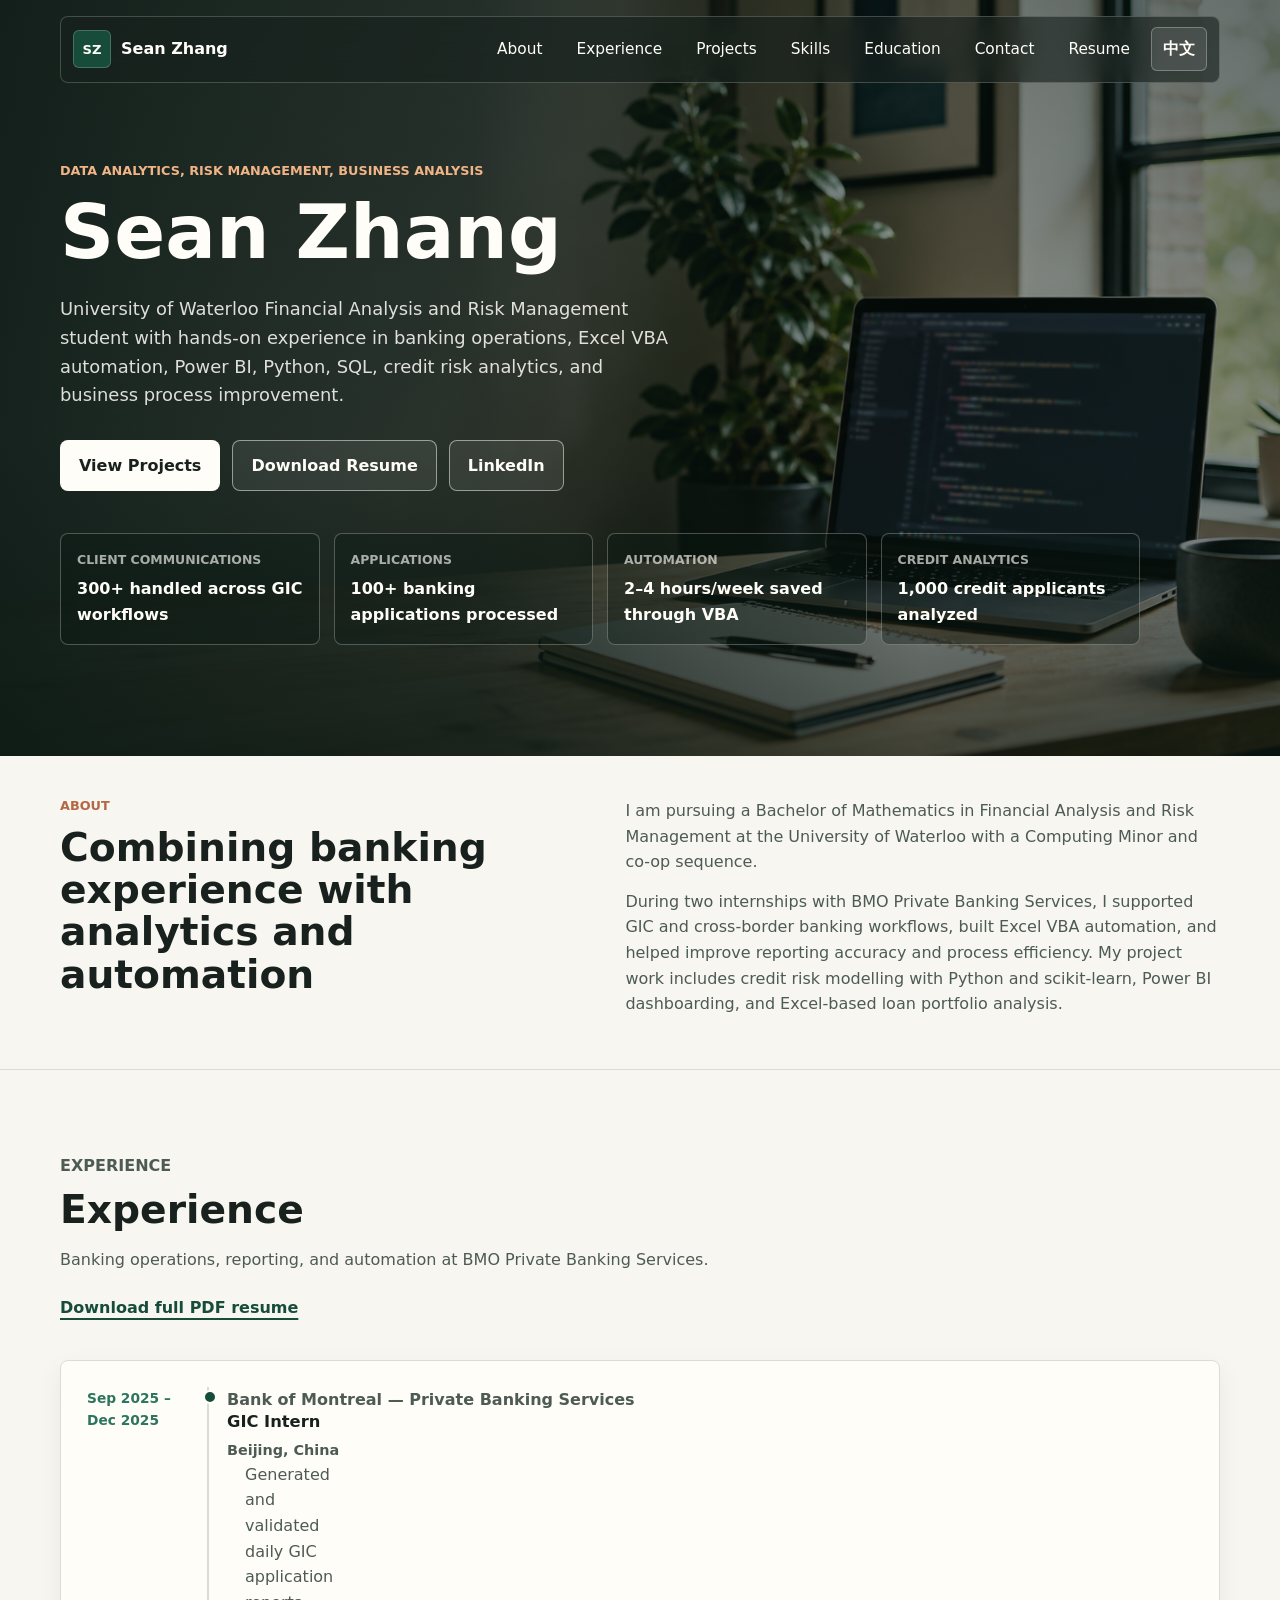
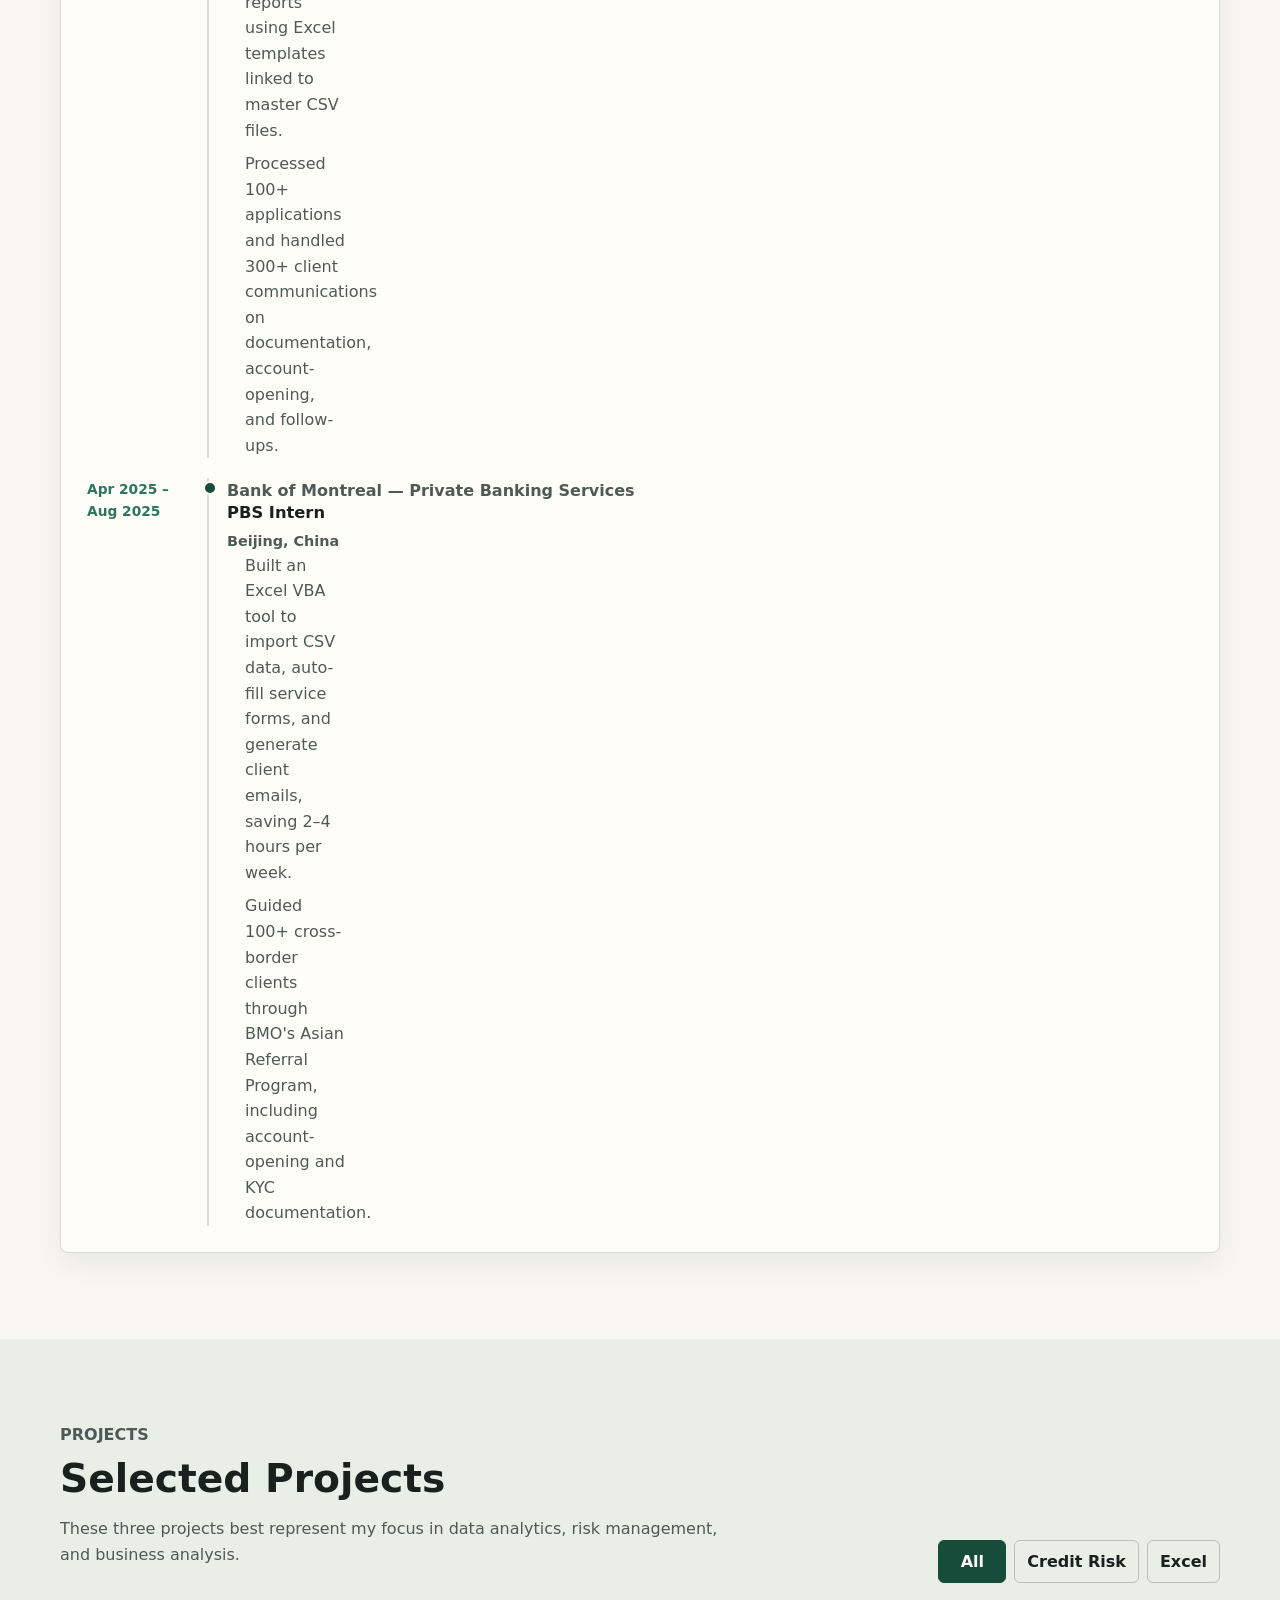
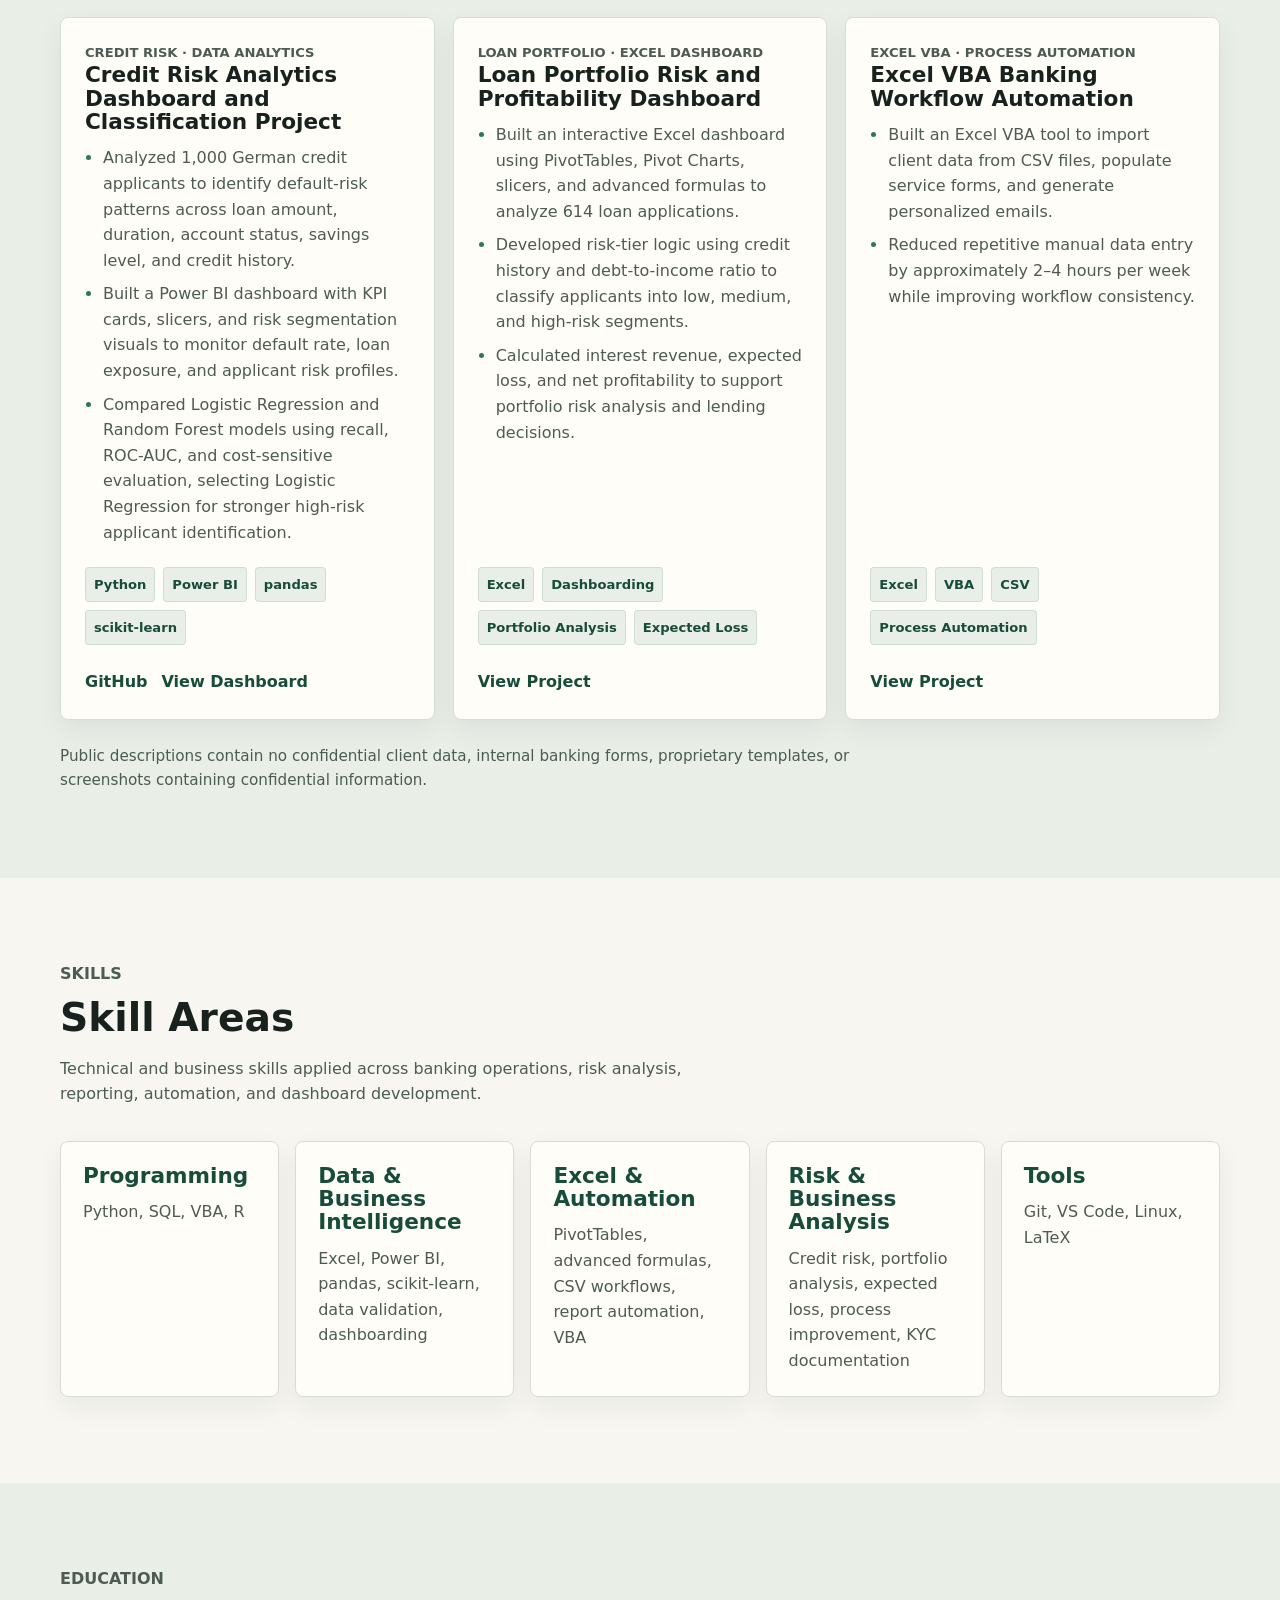
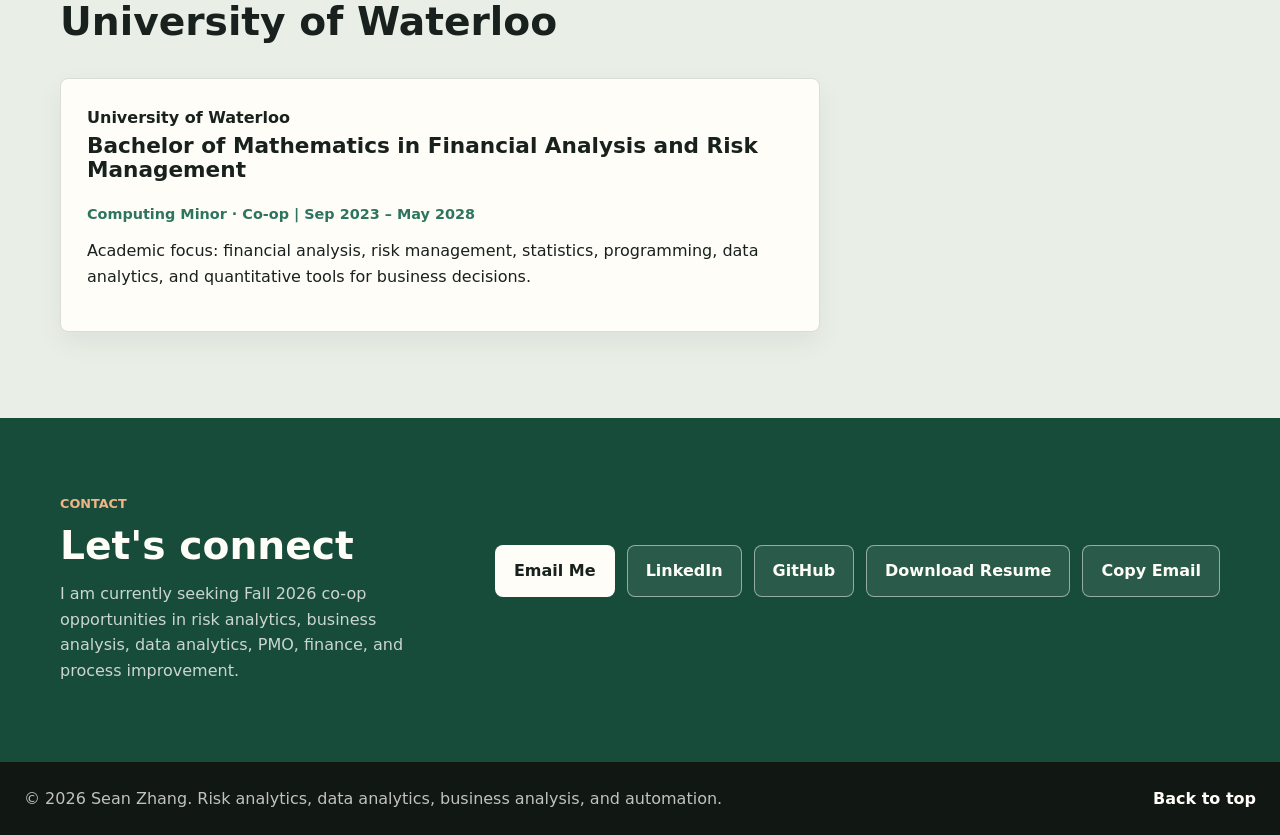
==== commit 6d2d6423: "Shorten experience section" ====
--- a/index.html
+++ b/index.html
@@ -134,9 +134,9 @@
         <div class="section__inner">
           <div class="section-heading">
             <p class="eyebrow" data-i18n="experienceEyebrow">Experience</p>
-            <h2 data-i18n="experienceHeading">Banking operations, reporting, and automation experience</h2>
+            <h2 data-i18n="experienceHeading">Experience</h2>
             <p data-i18n="resumeBody">
-              Two BMO Private Banking Services internships focused on reporting, data validation, workflow coordination, and process automation.
+              Banking operations, reporting, and automation at BMO Private Banking Services.
             </p>
             <a
               class="inline-link"
@@ -151,23 +151,19 @@
 
           <div class="resume-layout resume-layout--single">
             <article class="timeline-block">
-              <h3 data-i18n="experienceTitle">Experience</h3>
               <ol class="timeline">
                 <li>
                   <div class="timeline__date" data-i18n="bmoGicDate">Sep 2025 – Dec 2025</div>
                   <div class="timeline__body">
                     <p class="timeline__company" data-i18n="bmoGicCompany">Bank of Montreal — Private Banking Services</p>
                     <h4 data-i18n="bmoGicTitle">GIC Intern</h4>
-                    <p class="timeline__meta" data-i18n="bmoGicMeta">Beijing, China | Sep 2025 – Dec 2025</p>
+                    <p class="timeline__meta" data-i18n="bmoGicMeta">Beijing, China</p>
                     <ul class="detail-list">
                       <li data-i18n="bmoGicBullet1">
                         Generated and validated daily GIC application reports using Excel templates linked to master CSV files.
                       </li>
                       <li data-i18n="bmoGicBullet2">
-                        Processed 100+ student GIC and bank account applications, coordinating with clients and internal teams.
-                      </li>
-                      <li data-i18n="bmoGicBullet3">
-                        Handled 300+ client communications on GIC procedures, documentation, account-opening steps, and follow-up requirements.
+                        Processed 100+ applications and handled 300+ client communications on documentation, account-opening, and follow-ups.
                       </li>
                     </ul>
                   </div>
@@ -177,16 +173,13 @@
                   <div class="timeline__body">
                     <p class="timeline__company" data-i18n="bmoPbsCompany">Bank of Montreal — Private Banking Services</p>
                     <h4 data-i18n="bmoPbsTitle">PBS Intern</h4>
-                    <p class="timeline__meta" data-i18n="bmoPbsMeta">Beijing, China | Apr 2025 – Aug 2025</p>
+                    <p class="timeline__meta" data-i18n="bmoPbsMeta">Beijing, China</p>
                     <ul class="detail-list">
                       <li data-i18n="bmoPbsBullet1">
-                        Built an Excel VBA automation tool to import customer data, auto-fill service forms, and generate personalized client emails, reducing repetitive manual work by approximately 2–4 hours per week.
+                        Built an Excel VBA tool to import CSV data, auto-fill service forms, and generate client emails, saving 2–4 hours per week.
                       </li>
                       <li data-i18n="bmoPbsBullet2">
-                        Supported BMO's Asian Referral Program by guiding 100+ cross-border clients through account-opening procedures.
-                      </li>
-                      <li data-i18n="bmoPbsBullet3">
-                        Managed high-volume English and Mandarin emails/calls on banking procedures, KYC documentation, application status, and onboarding issues.
+                        Guided 100+ cross-border clients through BMO's Asian Referral Program, including account-opening and KYC documentation.
                       </li>
                     </ul>
                   </div>
